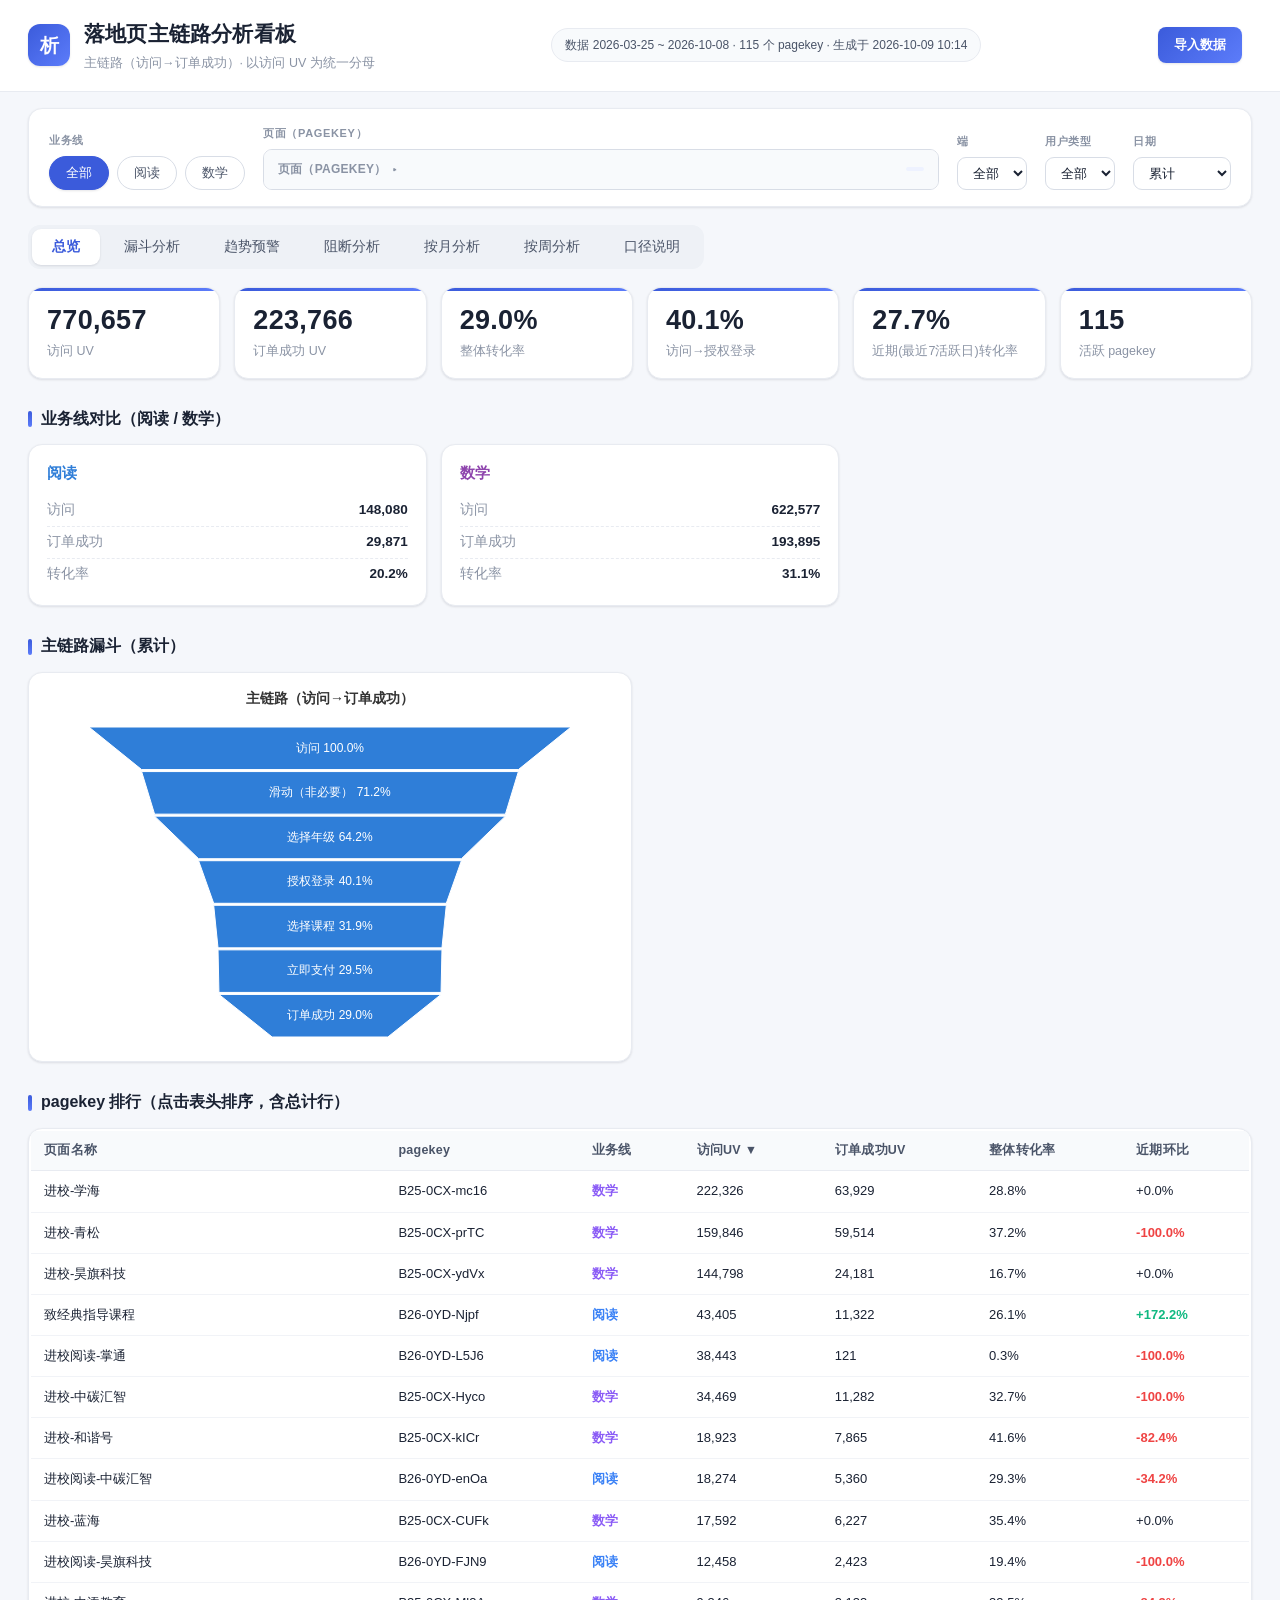
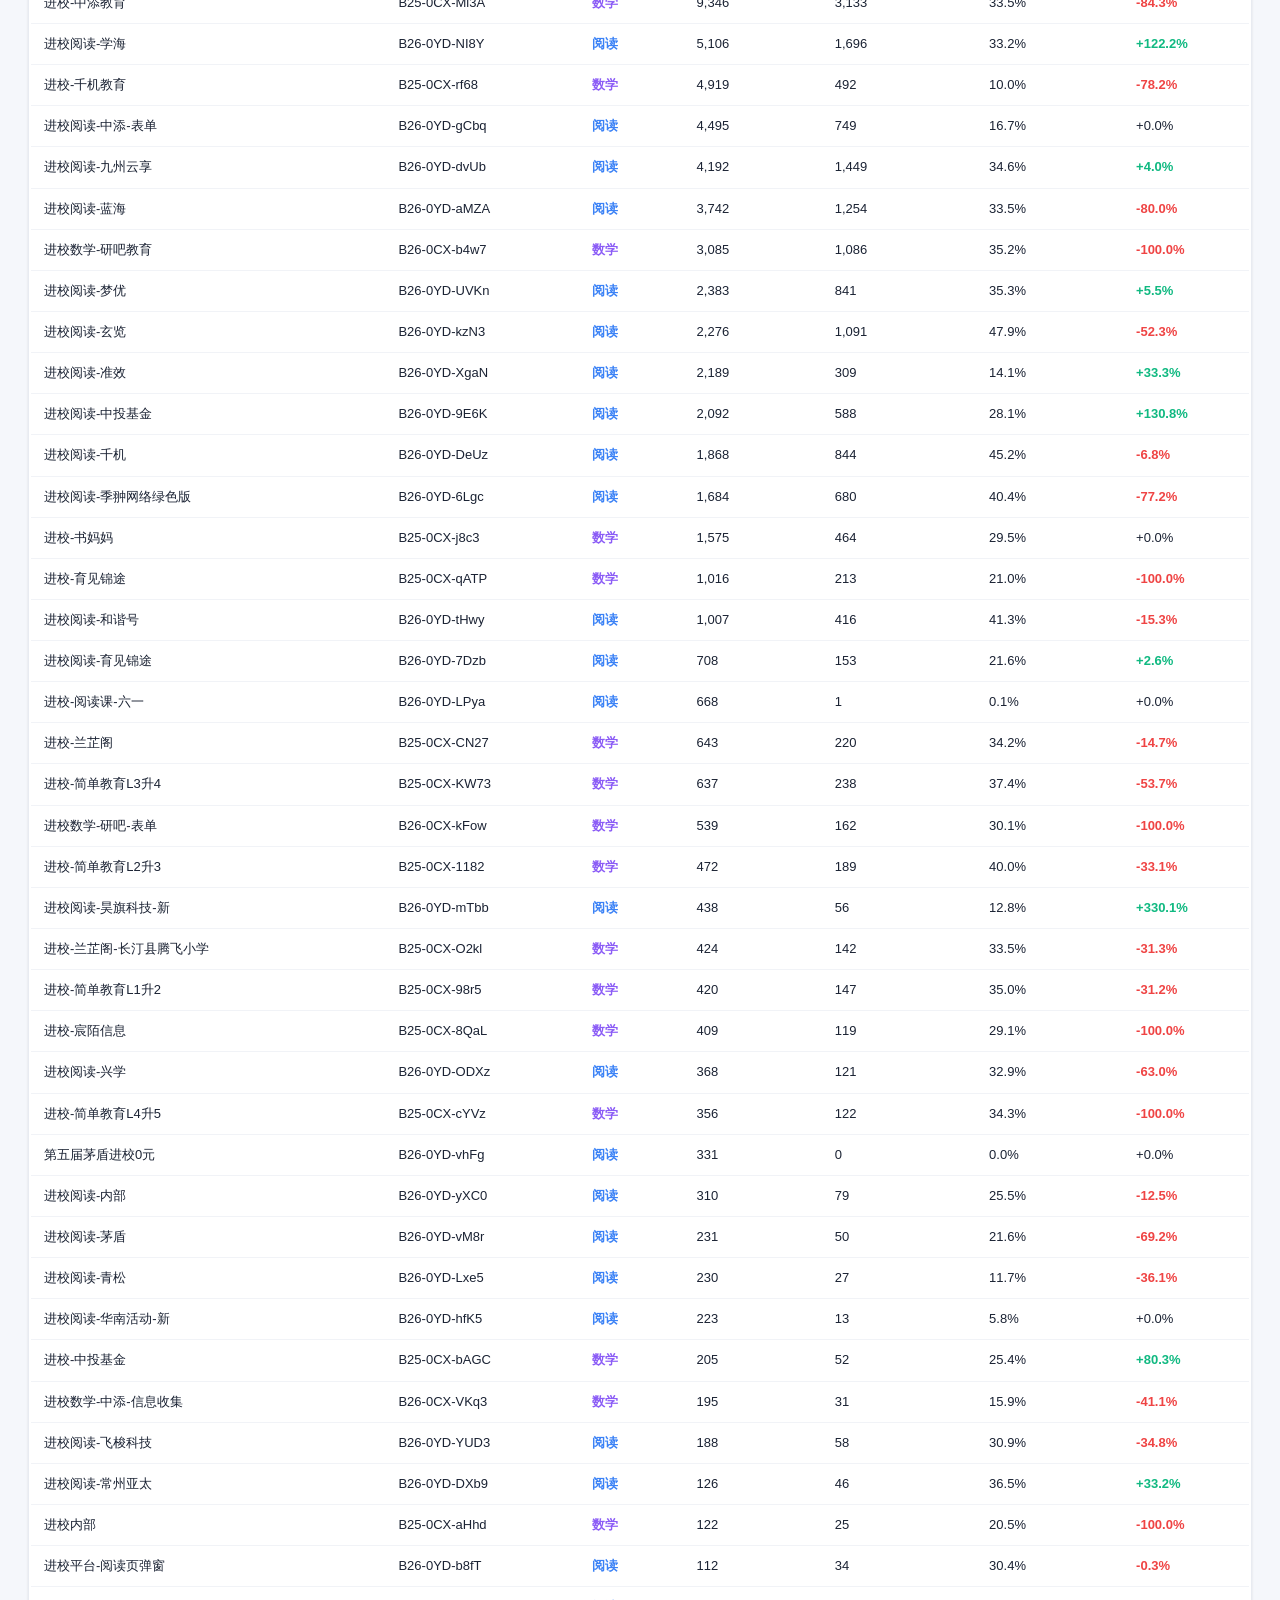
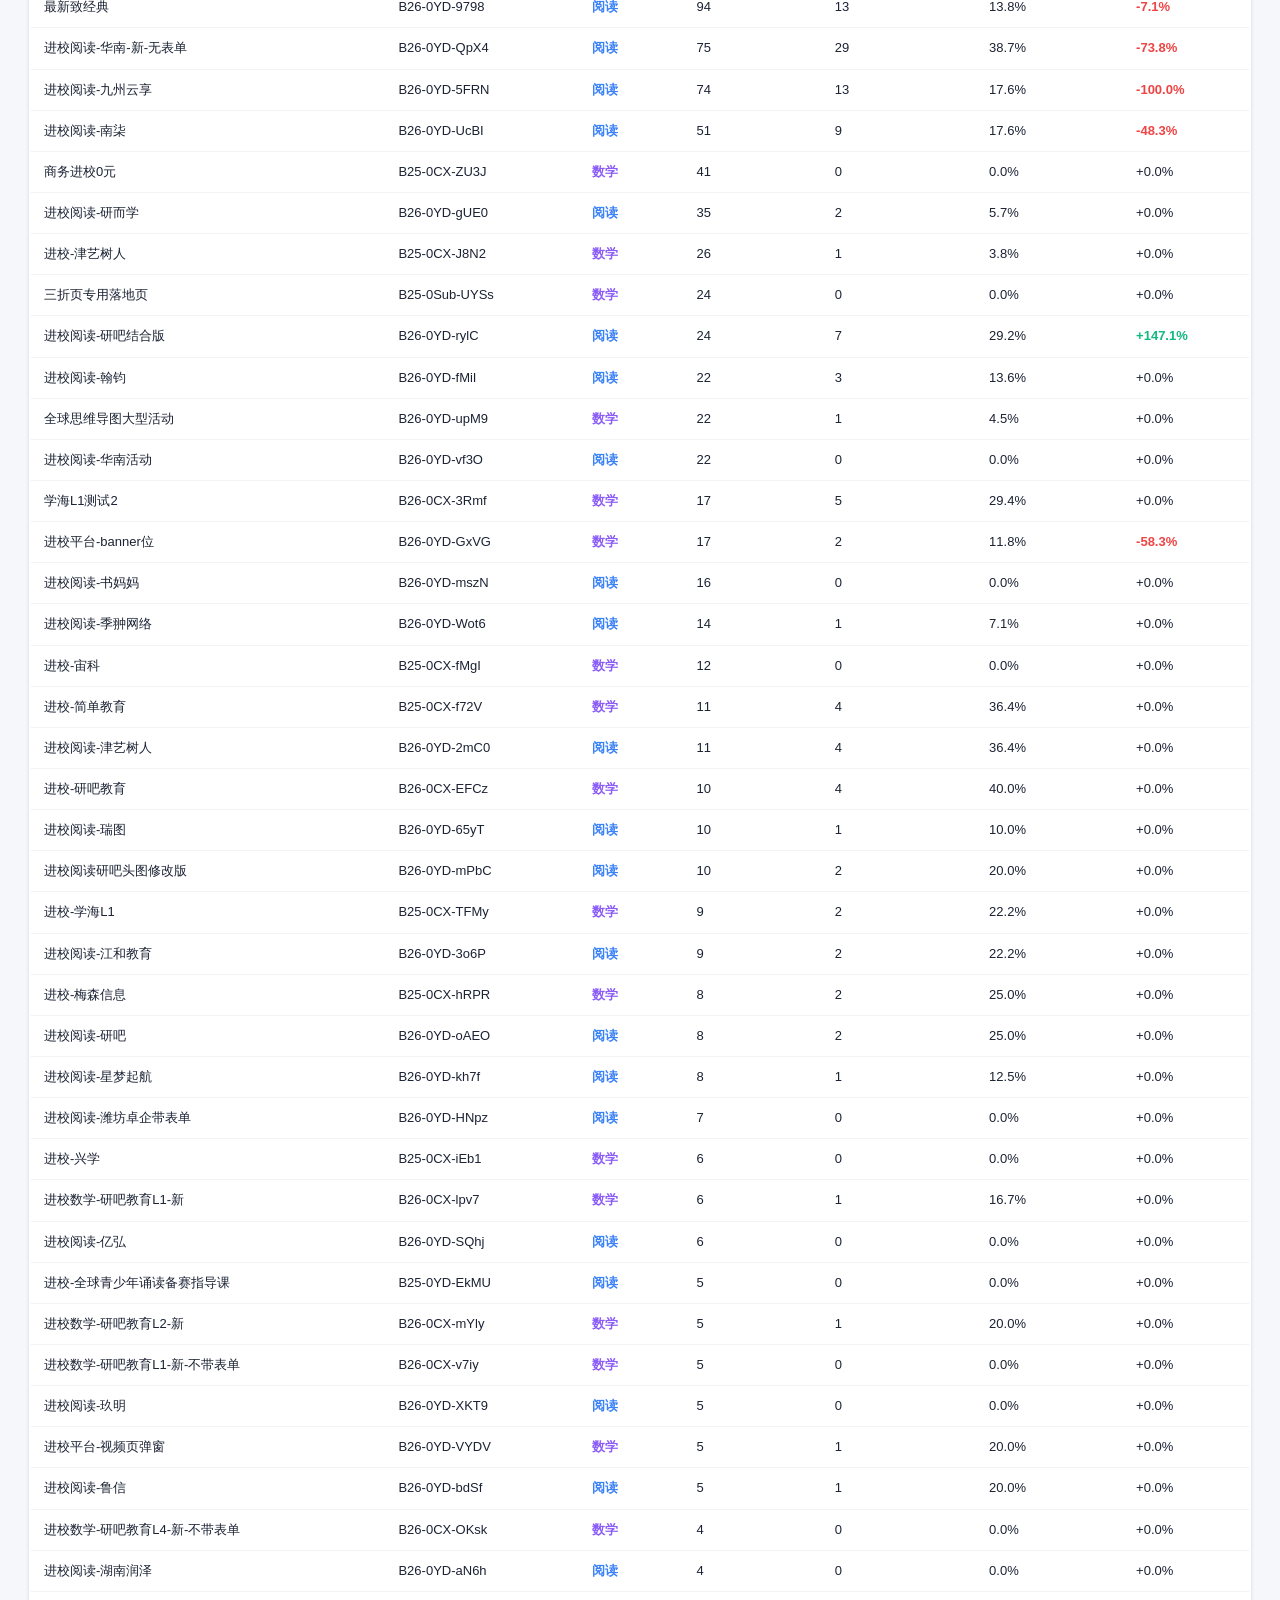
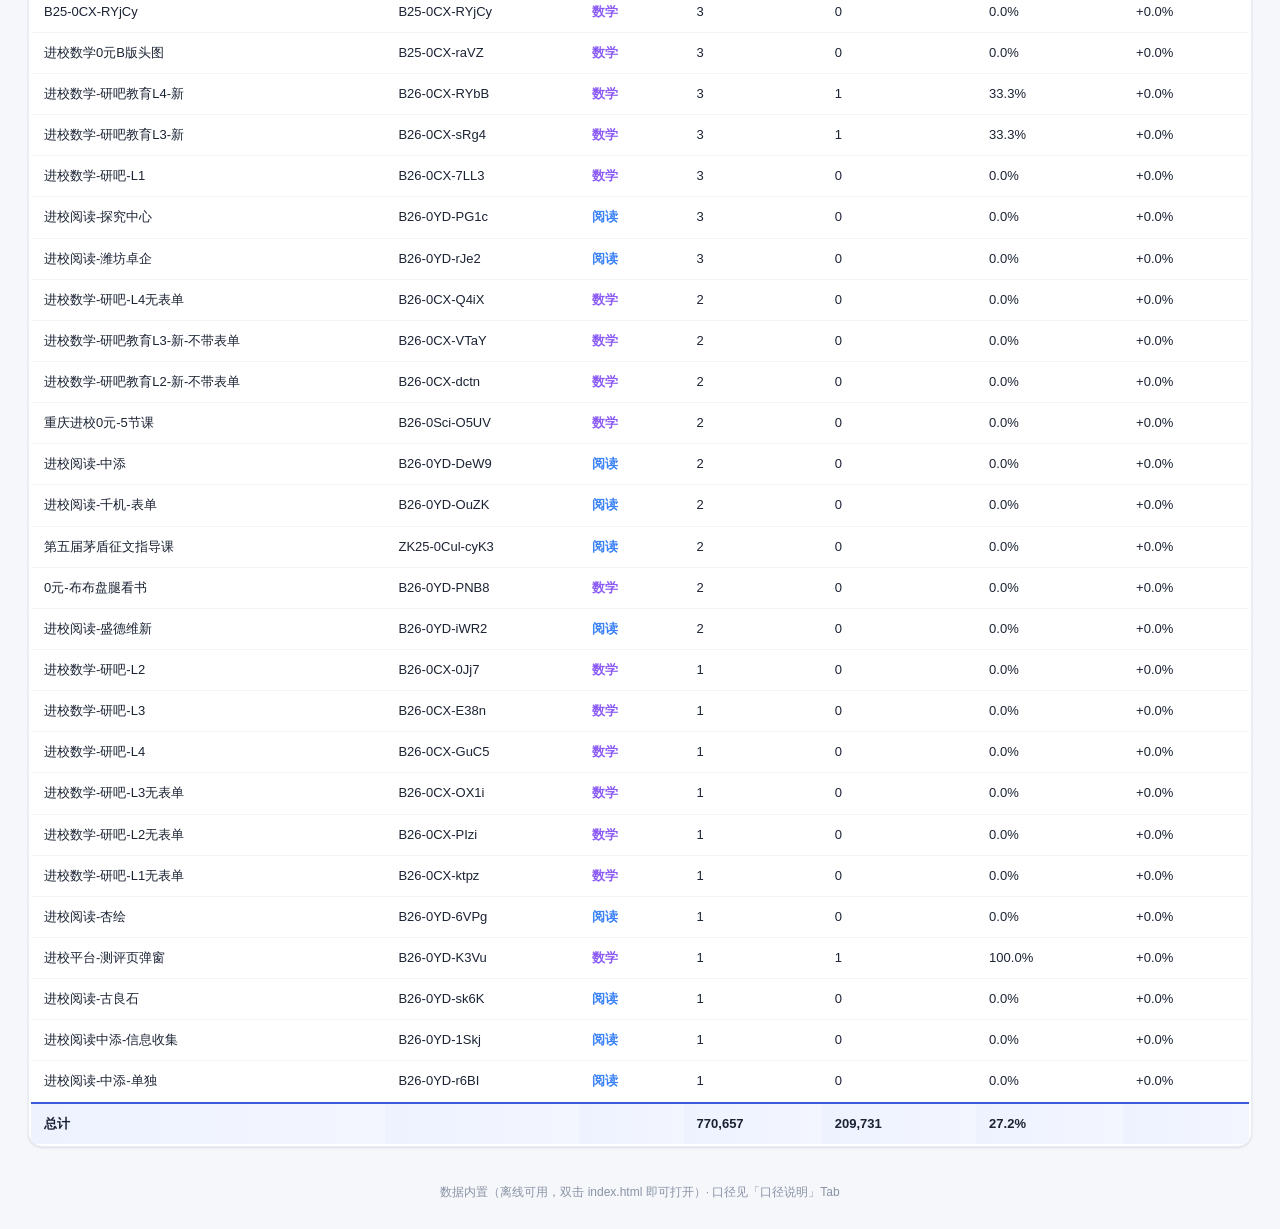
==== baichuan/index.html @ c5d3c8a7 "chore: bump baichuan 资源版本戳 20261009" ====
<!DOCTYPE html>
<html lang="zh-CN" data-page-node-id="6YSPPcSxiOb7oexPO47kD9">
<head data-page-node-id="edFvsAKGhWuMFImiroBTZZ">
  <meta charset="UTF-8" data-page-node-id="aZnZyh4VC83GAFbftjPv7Z" />
  <meta name="viewport" content="width=device-width, initial-scale=1.0" data-page-node-id="e94jJzMEJB7VoOw0ym0N0W" />
  <title>落地页主链路分析看板</title>
  <link rel="stylesheet" href="css/style.css?v=20261009" data-page-node-id="gSPO2HECnzjd0fME4F0L8j" />
</head>
<body data-page-node-id="9sSXrCZYXJiiHafhbogY21">
  <header class="topbar" data-page-node-id="A9NjasEJiXVdTLquSPi0KN">
    <div class="brand" data-page-node-id="oU5VwCCEgTjFTAoCHTss09">
      <div class="brand-mark" data-page-node-id="gt7ew4Joi4Fo1RAkJi7NhQ">析</div>
      <div class="title" data-page-node-id="gMQqoFcenODFuEZaND43t4">
        <h1 data-page-node-id="1bLozAzhjnMoDMu755NsiL">落地页主链路分析看板</h1>
        <p data-page-node-id="vBUt6YC42bh3mSIcjSI7ou">主链路（访问→订单成功）· 以访问 UV 为统一分母</p>
      </div>
    </div>
    <div class="meta" id="meta-line" data-page-node-id="lv6fpA1kZBG4otlgINIztr"></div>
    <div class="topbar-actions" data-page-node-id="f3hEUD61awJY5A0nrMIEnV">
      <button id="btn-import" class="btn-import" title="导入新的底表（xlsx / xls / csv），将热替换当前数据" data-page-node-id="17ZS02YD5qPG9UfUQ8LLYD">导入数据</button>
      <input type="file" id="f-import" accept=".xlsx,.xls,.csv" data-page-node-id="tgEfDHlYSidUIaLAhF9v2H" />
      <span id="import-status" class="import-status" data-page-node-id="kmUSD6N57ixvdbvabua1Um"></span>
    </div>
  </header>

  <!-- 全局筛选 -->
  <section class="filters" data-page-node-id="mIzDEIx4dytVo1ATxey1mp">
    <div class="f-group" data-page-node-id="nJWmCQpvmXxkeGCyrfzoxU">
      <label data-page-node-id="ooc5jhCNCmo58loDYZhAI5">业务线</label>
      <div class="chips" id="f-bl" data-page-node-id="UApbpz7qKCb6CcxWZRsyb1"></div>
    </div>
    <div class="f-group f-pk-group" data-page-node-id="ct8dhJ7FRRHsCRieGWTe0R">
      <label data-page-node-id="MqM6arFefYvwh6JTLGaM6K">页面（pagekey）</label>
      <div class="pk-panel" id="f-pk" data-page-node-id="eTeDhkYxUD9b0tJbr6tBNV"></div>
    </div>
    <div class="f-group" data-page-node-id="GUm9pjFNr5wccNeIYAUT2y">
      <label data-page-node-id="NAIRtp8eaBUsvy2jtZtoAM">端</label>
      <select id="f-end" data-page-node-id="Ih2EriE3EzxF2fZogmVApI"></select>
    </div>
    <div class="f-group" data-page-node-id="nU9EK7Nh0tszi7EmZa2HRI">
      <label data-page-node-id="0iEEQH6YrsywvuOcE7AHWg">用户类型</label>
      <select id="f-ut" data-page-node-id="E2AtE5iBWTRwweB6NwaShP"></select>
    </div>
    <div class="f-group" data-page-node-id="G0yotp0x1v61FgCOovbclF">
      <label data-page-node-id="qGvPIzXLvmZqLpxvXVdGdN">日期</label>
      <select id="f-date" data-page-node-id="162jhZlV2iTvgCj5RqKXfk"></select>
      <input type="date" id="f-ds" data-page-node-id="NEyYH4JFOIR6rBzmCN1TSS" />
      <input type="date" id="f-de" data-page-node-id="8l74cJTCXHvbXTOoEYqolX" />
    </div>
  </section>

  <!-- Tab -->
  <nav class="tabs" data-page-node-id="Og8kr4kVqeg1DBVLoDkKfu">
    <button class="tab on" data-tab="overview" data-page-node-id="8gwmAqlPAG6vlE8zLZ8giB">总览</button>
    <button class="tab" data-tab="funnel" data-page-node-id="c9obmsauyOMrtjXSQEr1Ml">漏斗分析</button>
    <button class="tab" data-tab="trend" data-page-node-id="Q7qlPxbpd59QSmuD0QxDEt">趋势预警</button>
    <button class="tab" data-tab="blocking" data-page-node-id="04I3pl4wEpRTq1HgHpelap">阻断分析</button>
    <button class="tab" data-tab="monthly" data-page-node-id="S1nNFcL8q4u3GOreXAzFzk">按月分析</button>
    <button class="tab" data-tab="weekly" data-page-node-id="wkT9bX7qP2vN3mR8sL1cD4">按周分析</button>
    <button class="tab" data-tab="notes" data-page-node-id="FPWaMCAUHEF2iDoQfkyAjU">口径说明</button>
  </nav>

  <main data-page-node-id="pv8NktLnyRSg8VoYelCS0v">
    <!-- 总览 -->
    <section class="panel" id="panel-overview" data-page-node-id="6ScsPTMiGFZ0qeltiy35CS">
      <div class="kpi-row" id="ov-kpi" data-page-node-id="NpUe2hcFA255j9mSmNGckB"></div>
      <h3 data-page-node-id="NyNlBM3KkJERMCaJ9sw8rh">业务线对比（阅读 / 数学）</h3>
      <div id="ov-bizline" data-page-node-id="6pEqju8fAVNHqbiOENgLwj"></div>
      <h3 data-page-node-id="wazawIOechRQ6bpL23ul3q">主链路漏斗（累计）</h3>
      <div class="chart-row" data-page-node-id="rrGCZHBX4pgkCxJxwRmd5e">
        <div class="chart-box" data-page-node-id="J8KVmYsX1DsTMFWqAGZens"><div id="ov-funnel-main" class="chart" data-page-node-id="pAIFs1CYGcp6mBLCeuMKk5"></div></div>
      </div>
      <h3 data-page-node-id="TbyctTsP8h7GCrAEkDAx1F">pagekey 排行（点击表头排序，含总计行）</h3>
      <div class="table-box" id="ov-table" data-page-node-id="hjGCCtTShChKGeLxHbgAG5"></div>
    </section>

    <!-- 漏斗分析 -->
    <section class="panel" id="panel-funnel" style="display:none" data-page-node-id="D54HNgOWu9xUMAafvKxSIg">
      <div class="period-row" data-page-node-id="Tx5speTkbOgbdncWFIZM78">
        <label data-page-node-id="dH3dyh2E9Bchm04zicr0Dd">统计口径：</label>
        <select id="fn-period" data-page-node-id="FHuUVTv51nkl6FipJxX2kn">
          <option value="all" data-page-node-id="zgbVmghv5EvCSx2sdGZ1i5">累计</option>
          <option value="recent" data-page-node-id="K1JOxg741ylnJoxDIacfsM">最近7活跃日</option>
          <option value="prev" data-page-node-id="O7dNAwzXUXmjV33d7eterK">前7活跃日</option>
        </select>
      </div>
      <div class="chart-row" data-page-node-id="7C9d77YuA5TuPiKjY4M18S">
        <div class="chart-box" data-page-node-id="XVivx2XsRILzEngdxkGJzi"><div id="fn-main" class="chart" data-page-node-id="Pjv3EOhmhxDyq78PqDfyrk"></div></div>
      </div>
      <div id="fn-table" class="table-box" data-page-node-id="YIk8rG9nC9fFmDHBmGn6u8"></div>
    </section>

    <!-- 趋势预警 -->
    <section class="panel" id="panel-trend" style="display:none" data-page-node-id="UxlGkhJ8gPQopKAmBXY72h">
      <div class="chart-row" data-page-node-id="WxPbpq8tkiuv059J3KcLxd">
        <div class="chart-box" data-page-node-id="m9IzJZfEoebHrmEze4SJ4K"><div id="tr-main" class="chart" data-page-node-id="WA9EzSLBlnIQoXHXSCCxXQ"></div></div>
      </div>
      <p class="window-note" id="tr-window" data-page-node-id="0Vmz2fxU3DlRWKGul67kg5"></p>
      <div id="tr-cmp" class="table-box" data-page-node-id="E6jpcGf1E2Ukz75L0L5sUX"></div>

      <h3 data-page-node-id="tgh8RLHy7yP6FrVW5rpYzy">预警面板</h3>
      <div id="al-global" data-page-node-id="f8jBoN1IJXAkqDBCJhucWX"></div>
      <div id="al-list" class="alert-list" data-page-node-id="IfZfNVJmLPKf9jucNW6AsO"></div>

      <h3 data-page-node-id="uBdDksDoxrtdBRQZ046bpv">版本变化标注</h3>
      <div id="al-version" class="ver-box" data-page-node-id="enOrnWBz2MXkafJMbjHAHs"></div>
    </section>

    <!-- 阻断分析 -->
    <section class="panel" id="panel-blocking" style="display:none" data-page-node-id="DMWhUofzsZHbJWYHQhiEAD">
      <div class="kpi-row" id="bk-cards" data-page-node-id="0PLQqsD5qMHFBLoJxLiIJe"></div>
      <p class="window-note" id="bk-note" data-page-node-id="oNPXceAttNuAhLtvnCeIlz"></p>
      <h3 data-page-node-id="JoUKmvRZkQFzywTb8H8qEe">各页面阻断事件占访问比例（Top20 按访问UV）</h3>
      <div class="chart-box" data-page-node-id="yywKlhQZ64vGuZ3s9wTxrU"><div id="bk-chart" class="chart" data-page-node-id="AmsnLKVOmn15EaVrGYoiaw"></div></div>
      <div id="bk-table" class="table-box" data-page-node-id="qlmN8XspsulY7J5rLmztge"></div>
    </section>

    <!-- 按月分析 -->
    <section class="panel" id="panel-monthly" style="display:none" data-page-node-id="URl1iKSZwHLgKLYvjhlG5q">
      <p class="window-note" data-page-node-id="bUfkxrWptB5MSjFstKzxyh">以自然月聚合（YYYY-MM），随当前筛选（业务线 / 页面 / 端 / 用户类型 / 日期）联动；分母统一为访问 UV。</p>
      <div class="chart-box" data-page-node-id="ccBP2aWyia7ERxubRe6vBf"><div id="mn-chart" class="chart" data-page-node-id="yinGF0v5gdmier23T3mqOi"></div></div>
      <h3 data-page-node-id="5bazg7LmeeWQlunyOG8JNU">月度明细（含总计行）</h3>
      <div id="mn-table" class="table-box" data-page-node-id="ynU0E4MV2txWDlzAFqLDD4"></div>
    </section>

    <!-- 按周分析 -->
    <section class="panel" id="panel-weekly" style="display:none" data-page-node-id="wkP1aB2cD3eF4gH5iJ6kL7">
      <p class="window-note" data-page-node-id="wkX8yZ9aB0cD1eF2gH3iJ4">周期口径：<b>周三~周二</b>为一周（与百川周报对齐），周标签形如「09/02~09/08」表示该周周三到周二；随当前筛选（业务线 / 页面 / 端 / 用户类型 / 日期）联动，分母统一为访问 UV。</p>
      <div class="chart-box" data-page-node-id="wkC5dE6fG7hI8jK9lM0nO1"><div id="wk-chart" class="chart" data-page-node-id="wkP2qR3sT4uV5wX6yZ7aB8"></div></div>
      <h3 data-page-node-id="wkL9mN0oP1qR2sT3uV4wX5">周度明细（含总计行，按周排序）</h3>
      <div id="wk-table" class="table-box" data-page-node-id="wkY6zA7bC8dE9fG0hI1jK2"></div>
    </section>

    <!-- 口径说明 -->
    <section class="panel" id="panel-notes" style="display:none" data-page-node-id="GCsYjzqPaEIxZSlJ3Y32aH">
      <h3 data-page-node-id="ceUAD5PpfOnHyvsZ3IdmP8">事件映射表</h3>
      <div id="nt-map" data-page-node-id="qEUadQFWDD3HdZTkKoDZK5"></div>
      <h3 data-page-node-id="lR6F9k0bc8YEiWR3pIuMTn">口径与已知局限</h3>
      <div id="nt-cal" data-page-node-id="GBJDo1DNreCzMmP8HO8DMS"></div>
    </section>
  </main>

  <footer class="foot" data-page-node-id="q5lva95vzQsFozoZNEFZz1">数据内置（离线可用，双击 index.html 即可打开）· 口径见「口径说明」Tab</footer>

  <script src="js/vendor/echarts.min.js?v=20261009"></script>
  <script src="js/config.js?v=20261009"></script>
  <script src="js/data.js?v=20261009"></script>
  <script src="js/app.js?v=20261009"></script>
  <script src="js/vendor/xlsx.full.min.js?v=20261009"></script>
  <script src="js/import.js?v=20261009"></script>
  <script>
    (function () {
      var m = window.DASHBOARD_DATA && window.DASHBOARD_DATA.meta;
      if (m) document.getElementById('meta-line').textContent =
        '数据 ' + m.date_min + ' ~ ' + m.date_max + ' · ' + m.pagekeys.length + ' 个 pagekey · 生成于 ' + m.generated_at;
    })();
  </script>
</body>
</html>
---- baichuan/css/style.css ----
:root {
  /* 主题色 */
  --primary: #3b5bdb;
  --primary-2: #5c7cfa;
  --primary-soft: #eef2ff;
  /* 业务线 */
  --line-read: #3b82f6;
  --line-math: #8b5cf6;
  --line-common: #64748b;
  /* 语义色 */
  --ok: #10b981;
  --warn: #f59e0b;
  --danger: #ef4444;
  /* 中性 */
  --bg: #f5f7fb;
  --surface: #ffffff;
  --surface-2: #f8fafc;
  --border: #e8ebf1;
  --border-strong: #d8dde6;
  --text: #1a2233;
  --text-2: #4a5468;
  --muted: #8a93a4;
  /* 阴影 / 圆角 */
  --shadow-sm: 0 1px 2px rgba(16, 24, 40, .05), 0 1px 3px rgba(16, 24, 40, .06);
  --shadow-md: 0 6px 22px rgba(16, 24, 40, .08);
  --radius: 14px;
  --radius-sm: 9px;
  --font: -apple-system, BlinkMacSystemFont, "Segoe UI", "PingFang SC", "Hiragino Sans GB", "Microsoft YaHei", sans-serif;
}

* { box-sizing: border-box; }
html, body { margin: 0; padding: 0; }
body {
  font-family: var(--font);
  background: var(--bg);
  color: var(--text);
  font-size: 14px;
  line-height: 1.55;
  -webkit-font-smoothing: antialiased;
}

/* ===== Header ===== */
.topbar {
  display: flex;
  justify-content: space-between;
  align-items: center;
  flex-wrap: wrap;
  gap: 12px;
  padding: 18px 28px;
  background: var(--surface);
  border-bottom: 1px solid var(--border);
}
.brand { display: flex; align-items: center; gap: 14px; }
.brand-mark {
  width: 42px; height: 42px; border-radius: 12px; flex: none;
  background: linear-gradient(135deg, var(--primary), var(--primary-2));
  color: #fff; font-size: 19px; font-weight: 700;
  display: flex; align-items: center; justify-content: center;
  box-shadow: var(--shadow-sm);
}
.title h1 { margin: 0; font-size: 21px; font-weight: 700; letter-spacing: .2px; color: var(--text); }
.title p { margin: 3px 0 0; font-size: 12.5px; color: var(--muted); }
.meta {
  font-size: 12px; color: var(--text-2); text-align: right;
  background: var(--surface-2); border: 1px solid var(--border);
  padding: 7px 13px; border-radius: 999px; line-height: 1.5;
}
.topbar-actions { display: flex; align-items: center; gap: 10px; flex-wrap: wrap; }
.btn-import {
  font-size: 13px; font-weight: 600; color: #fff; cursor: pointer;
  background: linear-gradient(135deg, var(--primary), var(--primary-2));
  border: none; border-radius: 8px; padding: 9px 16px;
  box-shadow: var(--shadow-sm); transition: transform .12s ease, box-shadow .12s ease;
}
.btn-import:hover { transform: translateY(-1px); box-shadow: var(--shadow-md); }
.btn-import:active { transform: translateY(0); }
#import-status { font-size: 12px; max-width: 420px; line-height: 1.4; color: var(--muted); }
#import-status.ok { color: #1e8e4e; font-weight: 600; }
#import-status.err { color: #d23f3f; font-weight: 600; }
#f-import { display: none; }

/* ===== 筛选区 ===== */
.filters {
  display: flex; gap: 18px; flex-wrap: wrap; align-items: flex-end;
  margin: 16px 28px 0;
  padding: 16px 20px;
  background: var(--surface);
  border: 1px solid var(--border);
  border-radius: var(--radius);
  box-shadow: var(--shadow-sm);
}
.f-group { display: flex; flex-direction: column; gap: 7px; }
.f-group > label {
  font-size: 11px; font-weight: 700; letter-spacing: .06em;
  text-transform: uppercase; color: var(--muted);
}
.f-pk-group { flex: 1; min-width: 300px; }
select, input[type="date"] {
  padding: 7px 11px; border: 1px solid var(--border-strong); border-radius: var(--radius-sm);
  background: var(--surface); font-size: 13px; color: var(--text);
  transition: border-color .15s, box-shadow .15s; outline: none;
}
select:focus, input[type="date"]:focus {
  border-color: var(--primary);
  box-shadow: 0 0 0 3px rgba(59, 91, 219, .15);
}
.chips { display: flex; gap: 8px; flex-wrap: wrap; }
.chip {
  padding: 7px 16px; border: 1px solid var(--border-strong); border-radius: 999px;
  background: var(--surface); cursor: pointer; font-size: 13px; color: var(--text-2);
  transition: all .15s;
}
.chip:hover { border-color: var(--primary-2); color: var(--primary); }
.chip.on { background: var(--primary); color: #fff; border-color: var(--primary); box-shadow: var(--shadow-sm); }

.pk-panel {
  border: 1px solid var(--border-strong); border-radius: var(--radius-sm);
  background: var(--surface); overflow: hidden; transition: box-shadow .2s;
}
.pk-panel:hover { box-shadow: var(--shadow-sm); }
/* 折叠标题栏（始终可见） */
.pk-hdr {
  display: flex; align-items: center; gap: 6px;
  padding: 10px 14px; cursor: pointer; user-select: none;
  font-size: 13px; font-weight: 600; color: var(--text-2);
  background: var(--surface-2); transition: background .15s;
}
.pk-hdr:hover { background: #eef1f6; }
.pk-ttl { color: var(--muted); font-weight: 600; letter-spacing: .02em; font-size: 12px; text-transform: uppercase; }
.pk-arr {
  font-size: 10px; color: var(--muted); transition: transform .25s ease;
  display: inline-block;
}
.pk-cnt-badge {
  margin-left: auto; font-size: 11.5px; font-weight: 600;
  color: var(--primary); background: var(--primary-soft);
  padding: 2px 9px; border-radius: 999px;
}
.pk-panel.pk-open .pk-arr { transform: rotate(90deg); }
/* 内容区（默认收起） */
.pk-body {
  max-height: 0; opacity: 0; overflow: hidden;
  transition: max-height .3s ease, opacity .22s ease, padding .2s ease;
  padding: 0 14px;
}
.pk-panel.pk-open .pk-body {
  max-height: 380px; opacity: 1; padding: 8px 14px 10px;
}
.pk-bar { display: flex; align-items: center; gap: 8px; margin-bottom: 6px; }
.mini {
  padding: 4px 12px; border: 1px solid var(--border-strong); border-radius: 999px;
  background: var(--surface); cursor: pointer; font-size: 12px; color: var(--text-2);
  transition: all .15s;
}
.mini:hover { border-color: var(--primary); color: var(--primary); }
.pk-cnt { font-size: 12px; color: var(--muted); }
.pk-search {
  width: 100%; box-sizing: border-box;
  padding: 6px 10px; margin-bottom: 8px;
  border: 1px solid var(--border-strong); border-radius: 8px;
  font-size: 12.5px; color: var(--text-2); background: var(--surface);
  outline: none; transition: border-color .15s;
}
.pk-search:focus { border-color: var(--primary); }
.pk-search::placeholder { color: var(--muted); }
.pk-match { font-size: 12px; color: var(--primary); font-weight: 600; margin-left: auto; }
.pk-list {
  max-height: 168px; overflow-y: auto; display: grid;
  grid-template-columns: 1fr 1fr; gap: 3px 14px; padding: 4px;
}
.pk-item { display: flex; align-items: center; gap: 7px; font-size: 12.5px; cursor: pointer; padding: 2px 0; color: var(--text-2); }
.pk-item:hover { color: var(--primary); }
.pk-item i { color: var(--muted); font-style: normal; font-size: 11px; }

/* ===== Tabs (segmented control) ===== */
.tabs {
  display: inline-flex; gap: 4px; margin: 18px 28px 0;
  padding: 4px; background: #eef1f6; border-radius: 12px;
}
.tab {
  padding: 9px 20px; border: none; background: none; cursor: pointer;
  font-size: 14px; color: var(--text-2); border-radius: 9px;
  transition: all .15s; font-family: var(--font);
}
.tab:hover { color: var(--text); }
.tab.on { background: var(--surface); color: var(--primary); font-weight: 600; box-shadow: var(--shadow-sm); }

/* ===== 主区域 ===== */
main { padding: 18px 28px 8px; }
.panel { max-width: 1320px; margin: 0 auto; }
h3 {
  display: flex; align-items: center; gap: 9px;
  margin: 28px 0 13px; font-size: 16px; font-weight: 650; color: var(--text);
}
h3::before {
  content: ""; width: 4px; height: 16px; border-radius: 2px;
  background: linear-gradient(var(--primary), var(--primary-2));
}
h4 { margin: 16px 0 8px; font-size: 13.5px; color: var(--text); font-weight: 600; }

/* ===== KPI ===== */
.kpi-row { display: grid; grid-template-columns: repeat(auto-fit, minmax(160px, 1fr)); gap: 14px; }
.kpi {
  position: relative; overflow: hidden;
  background: var(--surface); border: 1px solid var(--border);
  border-radius: var(--radius); padding: 18px 18px 16px;
  box-shadow: var(--shadow-sm);
  transition: transform .15s, box-shadow .15s;
}
.kpi::before {
  content: ""; position: absolute; top: 0; left: 0; right: 0; height: 3px;
  background: linear-gradient(90deg, var(--primary), var(--primary-2));
}
.kpi:hover { transform: translateY(-2px); box-shadow: var(--shadow-md); }
.kpi-v { font-size: 27px; font-weight: 700; color: var(--text); letter-spacing: .3px; line-height: 1.1; }
.kpi-l { font-size: 12.5px; color: var(--muted); margin-top: 7px; }
.kpi .sub { font-size: 11px; color: #aab2c0; }

/* ===== 业务线对比 ===== */
.bl-compare { display: grid; grid-template-columns: repeat(3, 1fr); gap: 14px; }
.bl-card {
  background: var(--surface); border: 1px solid var(--border); border-radius: var(--radius);
  padding: 16px 18px; box-shadow: var(--shadow-sm);
}
.bl-name { font-size: 15px; font-weight: 700; margin-bottom: 10px; }
.bl-row { display: flex; justify-content: space-between; align-items: center; font-size: 13.5px; padding: 5px 0; border-bottom: 1px dashed var(--border); }
.bl-row:last-child { border-bottom: none; }
.bl-row span { color: var(--muted); }
.bl-row b { color: var(--text); font-weight: 600; }

/* ===== 图表卡片 ===== */
.chart-row { display: grid; grid-template-columns: 1fr 1fr; gap: 16px; }
.chart-box {
  background: var(--surface); border: 1px solid var(--border);
  border-radius: var(--radius); padding: 14px; box-shadow: var(--shadow-sm);
}
.chart { width: 100%; height: 360px; }

/* ===== 表格 ===== */
.table-box {
  background: var(--surface); border: 1px solid var(--border);
  border-radius: var(--radius); padding: 2px; overflow-x: auto; box-shadow: var(--shadow-sm);
}
table { width: 100%; border-collapse: collapse; font-size: 13px; }
th, td { padding: 10px 13px; text-align: left; }
th {
  background: var(--surface-2); font-weight: 600; color: var(--text-2);
  font-size: 12.5px; letter-spacing: .02em; border-bottom: 1px solid var(--border);
  white-space: nowrap;
}
th.sortable { cursor: pointer; user-select: none; }
th.sortable:hover { color: var(--primary); }
tbody tr { border-bottom: 1px solid #f1f3f7; }
tbody tr:last-child { border-bottom: none; }
tbody tr:hover { background: var(--surface-2); }
td { color: var(--text); }
td.neg { color: var(--danger); font-weight: 600; }
td.pos { color: var(--ok); font-weight: 600; }
tr.total td {
  background: linear-gradient(90deg, #eef2ff, #f3f6ff);
  font-weight: 700; color: var(--text); border-top: 2px solid var(--primary);
}
.bl-阅读 { color: var(--line-read); font-weight: 600; }
.bl-数学 { color: var(--line-math); font-weight: 600; }
/* 业务线仅 阅读 / 数学 两类 */
.ev-map code, code { background: #eef1f6; padding: 1px 6px; border-radius: 5px; font-size: 12px; color: var(--text-2); }

/* ===== 漏斗 / 周期 ===== */
.period-row { margin: 6px 0 14px; display: flex; align-items: center; gap: 10px; }
.period-row label { font-size: 13px; color: var(--muted); font-weight: 600; }
.window-note {
  font-size: 12.5px; color: var(--text-2); background: var(--primary-soft);
  padding: 8px 12px; border-radius: var(--radius-sm); border: 1px solid #dde4ff;
}

/* ===== 预警 ===== */
.alert-list { display: grid; grid-template-columns: repeat(auto-fit, minmax(320px, 1fr)); gap: 12px; margin-top: 12px; }
.alert-card {
  position: relative; overflow: hidden;
  border-radius: var(--radius); padding: 14px 16px 14px 46px;
  border-left: 5px solid; box-shadow: var(--shadow-sm);
}
.alert-card::before {
  position: absolute; left: 16px; top: 13px; font-size: 18px; line-height: 1;
}
.alert-card.red { background: #fef2f2; border-color: var(--danger); }
.alert-card.red::before { content: "⚠"; color: var(--danger); }
.alert-card.yellow { background: #fffbeb; border-color: var(--warn); }
.alert-card.yellow::before { content: "⚠"; color: var(--warn); }
.alert-card.ok { background: #ecfdf5; border-color: var(--ok); }
.alert-card.ok::before { content: "✓"; color: var(--ok); font-weight: 700; }
.alert-h { font-weight: 700; font-size: 14px; color: var(--text); margin-bottom: 5px; }
.alert-b { font-size: 13px; color: var(--text-2); }
.alert-action { font-size: 12px; color: var(--muted); margin-top: 7px; padding-left: 12px; border-left: 2px solid rgba(0,0,0,.08); }
.alert-empty { color: var(--ok); padding: 13px 16px; background: #ecfdf5; border: 1px solid #bbf7d0; border-radius: var(--radius); font-size: 13.5px; }

/* ===== 版本变化 ===== */
.ver-box { background: var(--surface); border: 1px solid var(--border); border-radius: var(--radius); padding: 14px 16px; box-shadow: var(--shadow-sm); }
.ver-empty { color: var(--muted); font-size: 13px; }
.ver-item { padding: 7px 0; border-bottom: 1px dashed var(--border); font-size: 13.5px; color: var(--text-2); }
.ver-item:last-child { border-bottom: none; }
.ver-item b { color: var(--text); }

/* ===== 口径 ===== */
#nt-map table { margin-bottom: 18px; }
#nt-cal { color: var(--text-2); font-size: 13.5px; line-height: 1.7; }

/* ===== 步骤标记 ===== */
.badge-opt { display: inline-block; font-size: 10px; padding: 0 5px; border-radius: 8px; background: #94a3b8; color: #fff; margin-left: 4px; vertical-align: middle; }

/* ===== Footer ===== */
.foot { text-align: center; color: var(--muted); font-size: 12px; padding: 28px 18px; }

@media (max-width: 960px) {
  .chart-row, .bl-compare { grid-template-columns: 1fr; }
  .pk-list { grid-template-columns: 1fr; }
  .tabs { display: flex; width: calc(100% - 56px); overflow-x: auto; }
  .title h1 { font-size: 18px; }
  .meta { text-align: left; }
}
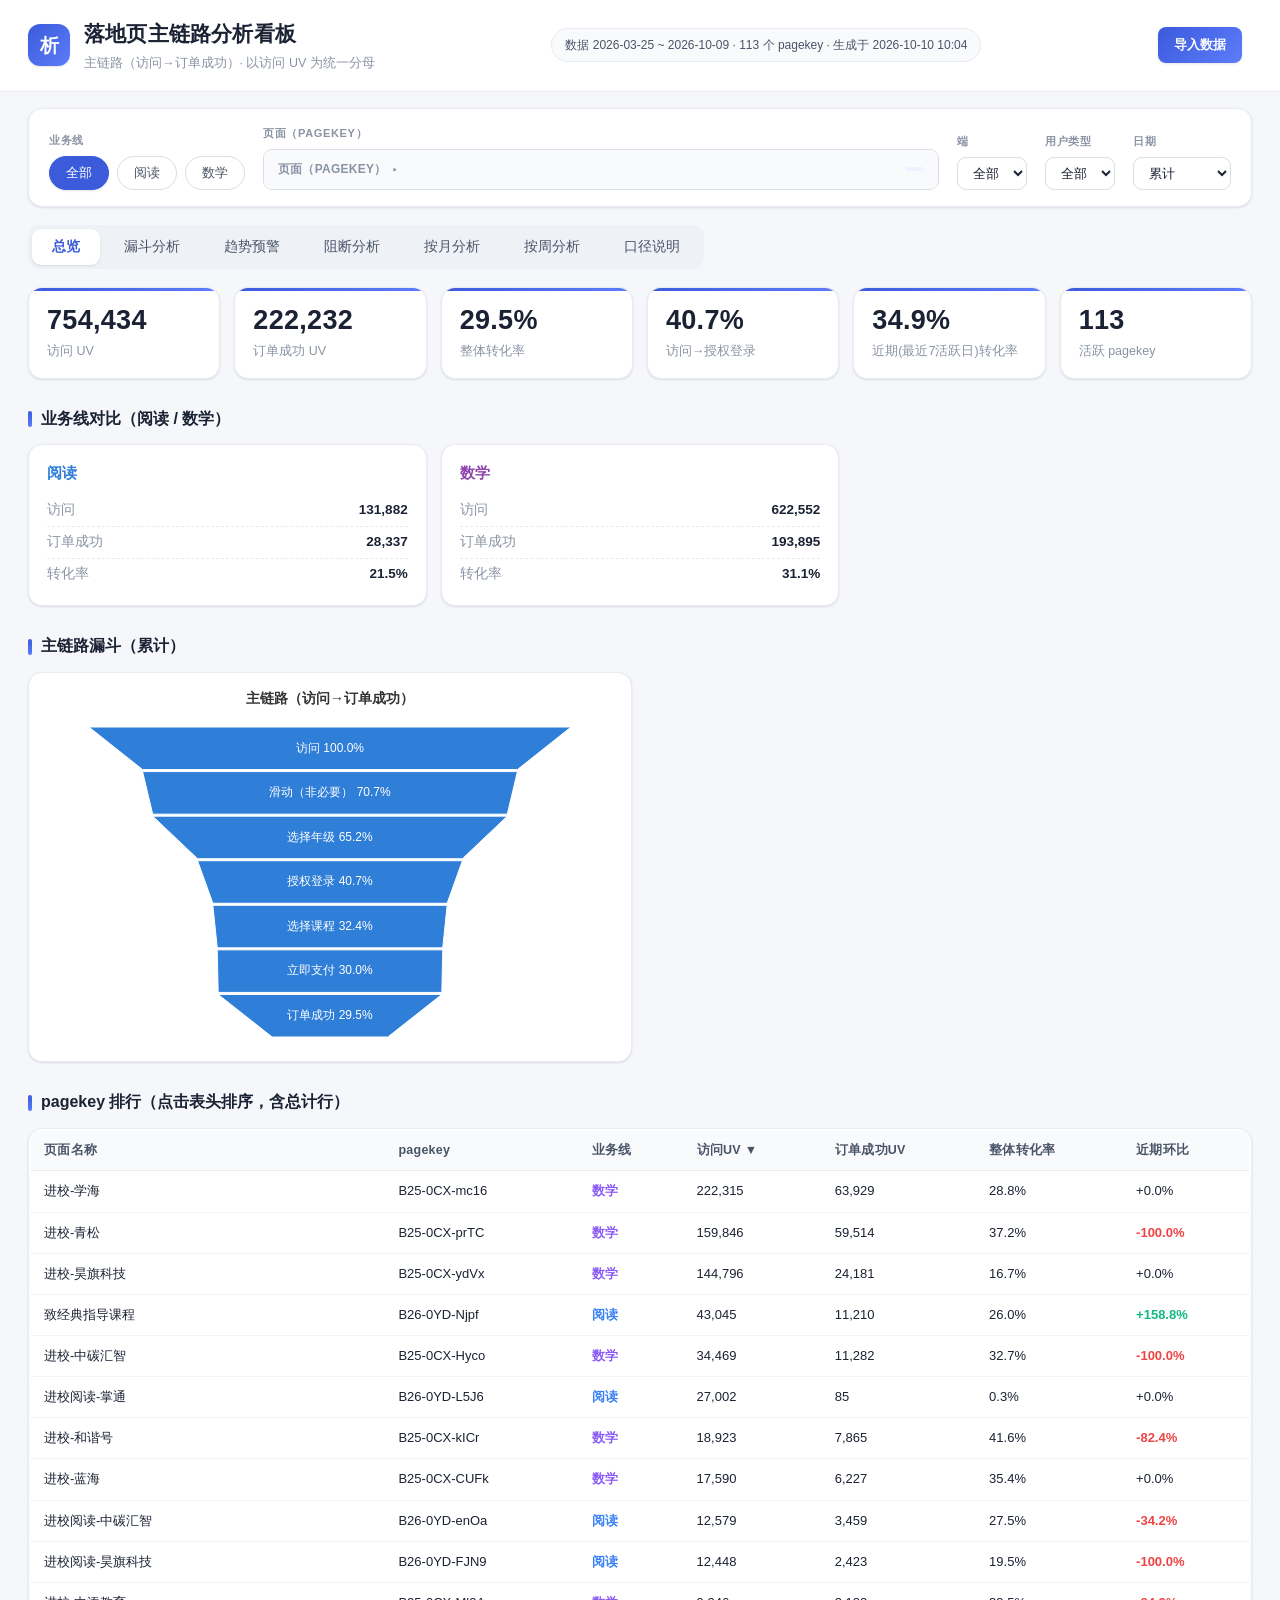
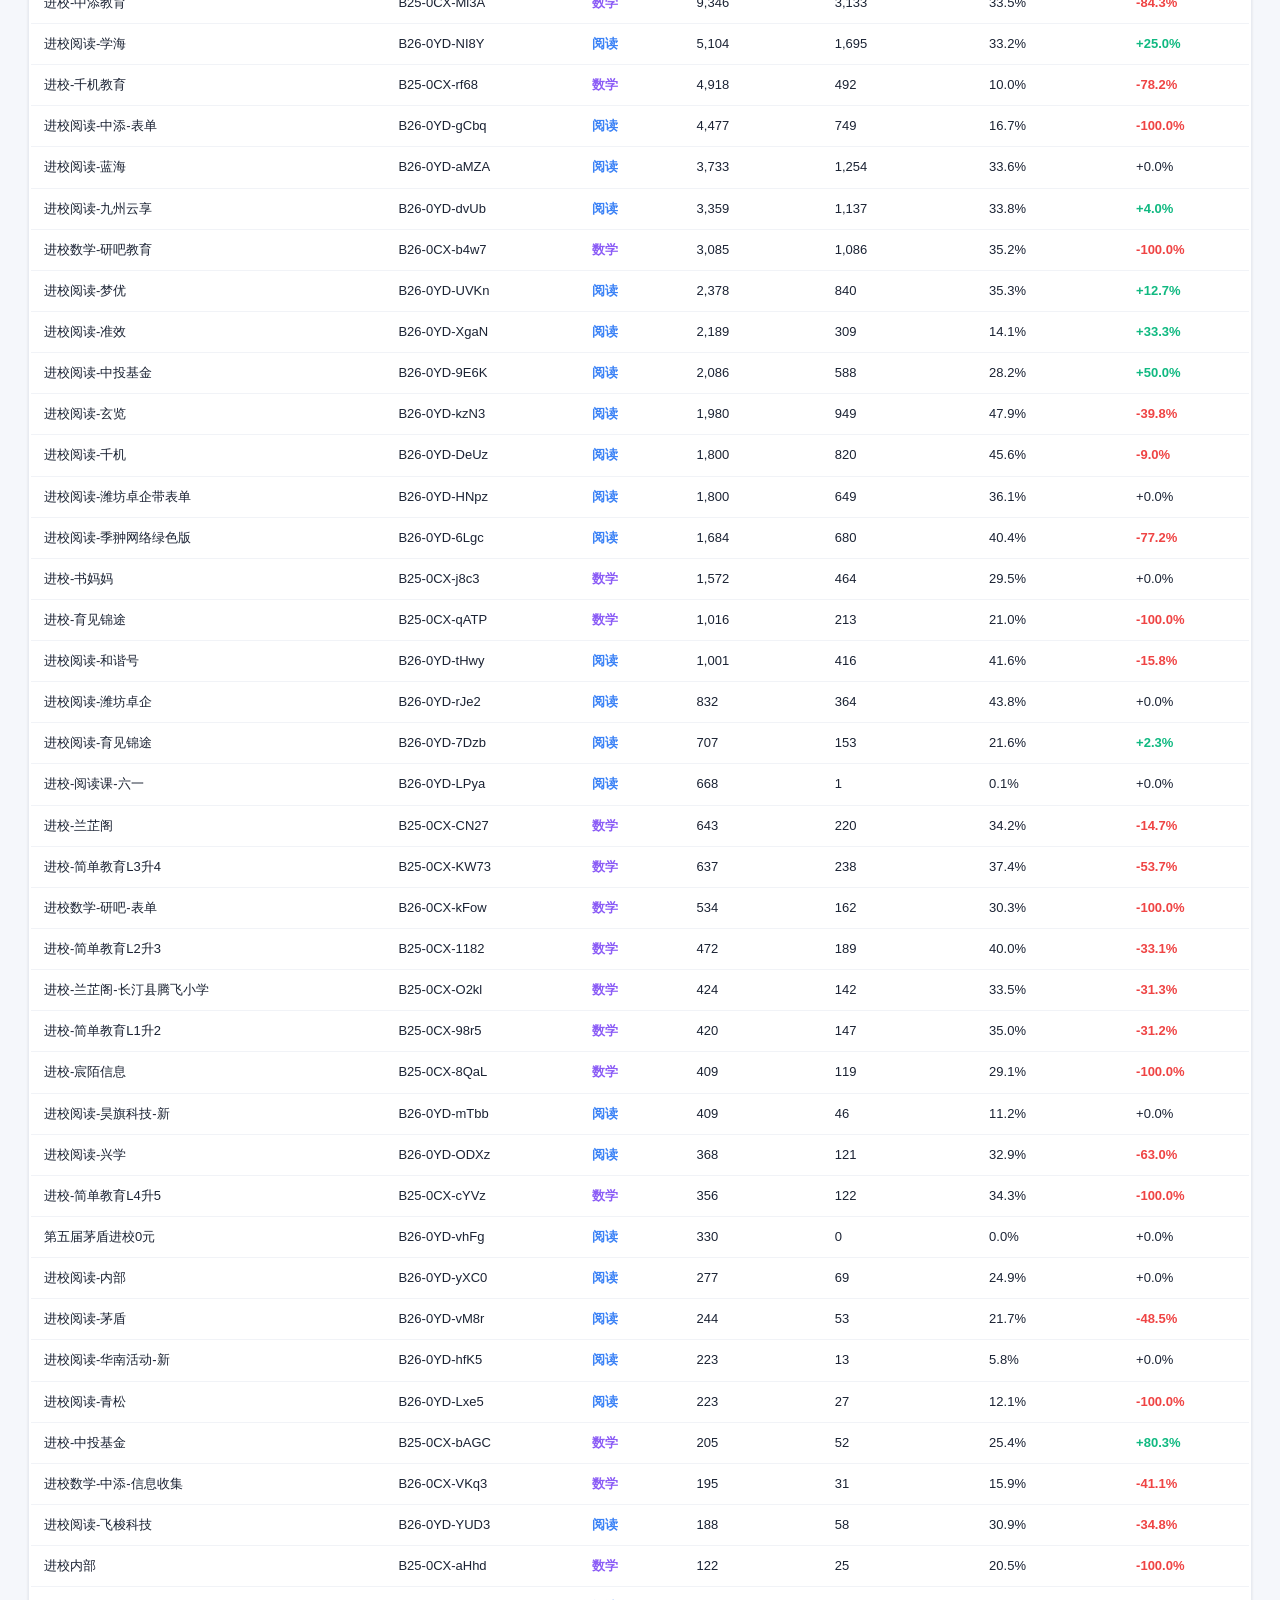
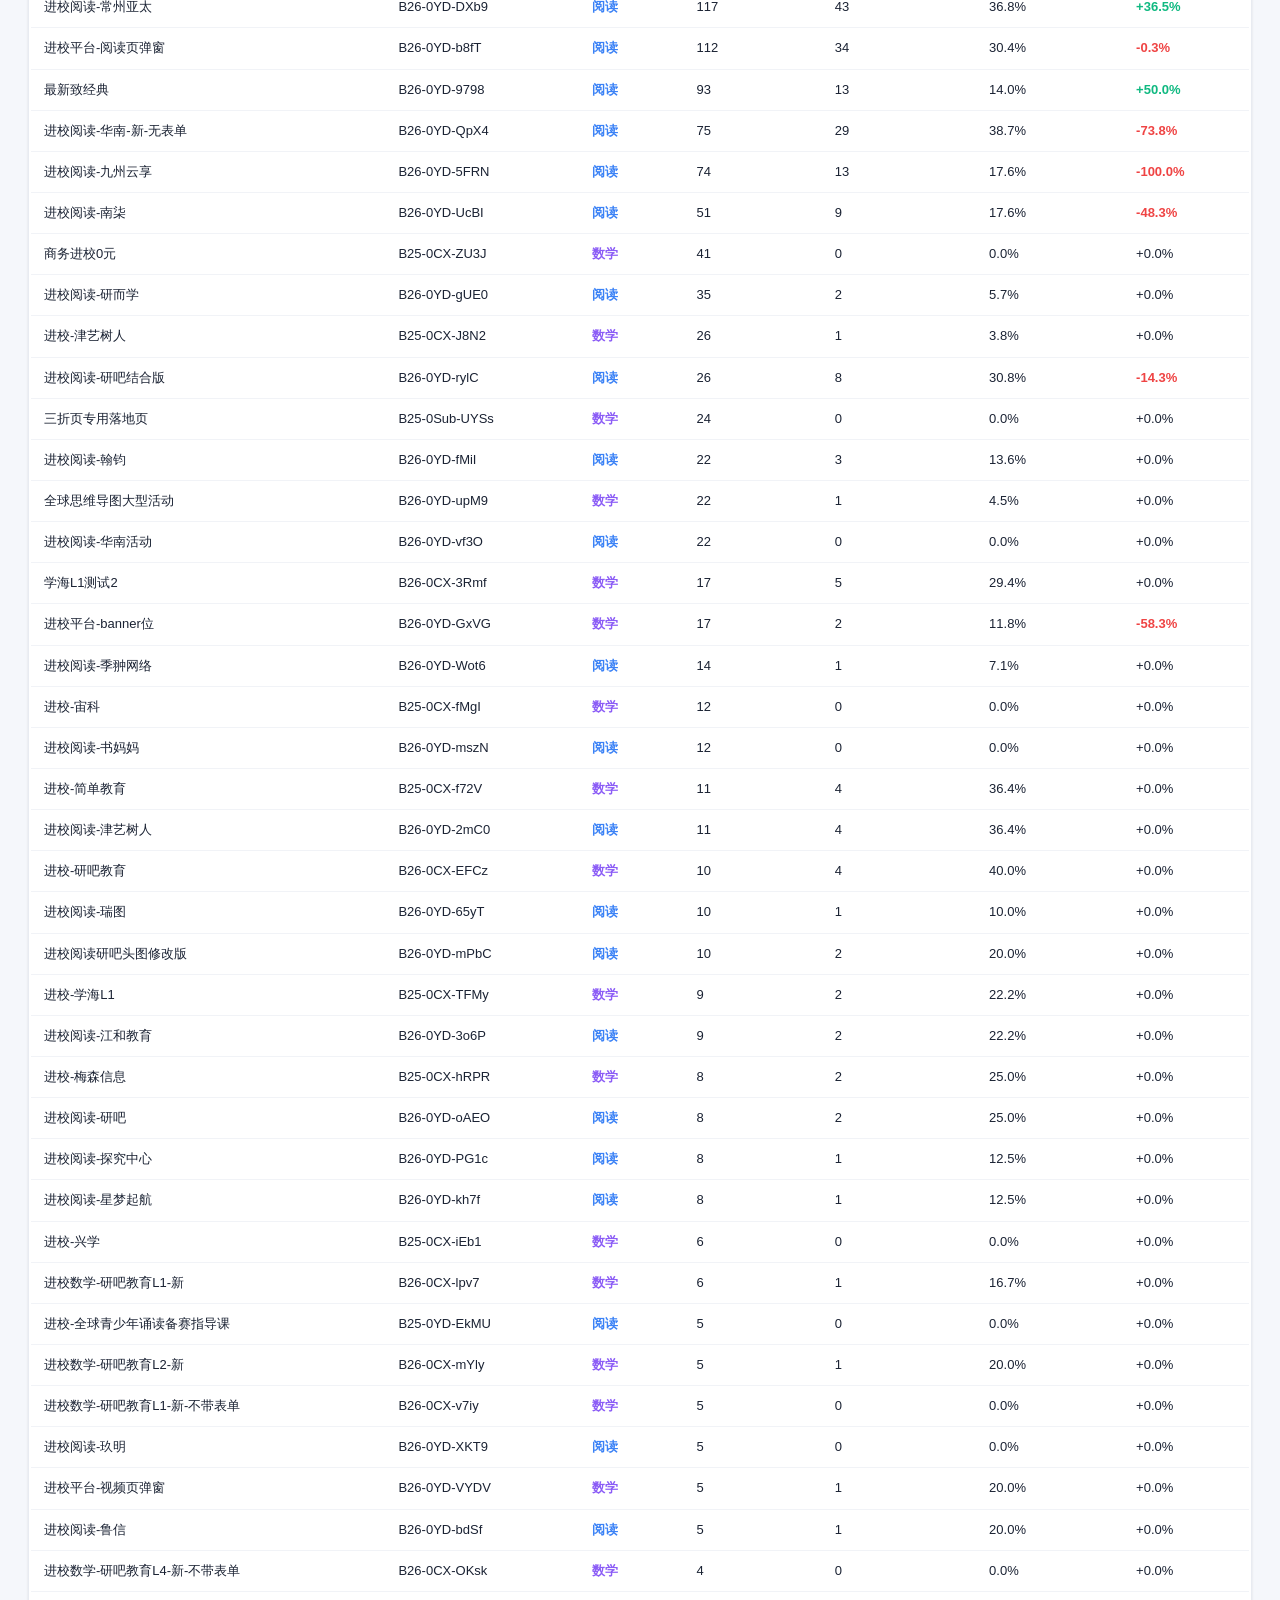
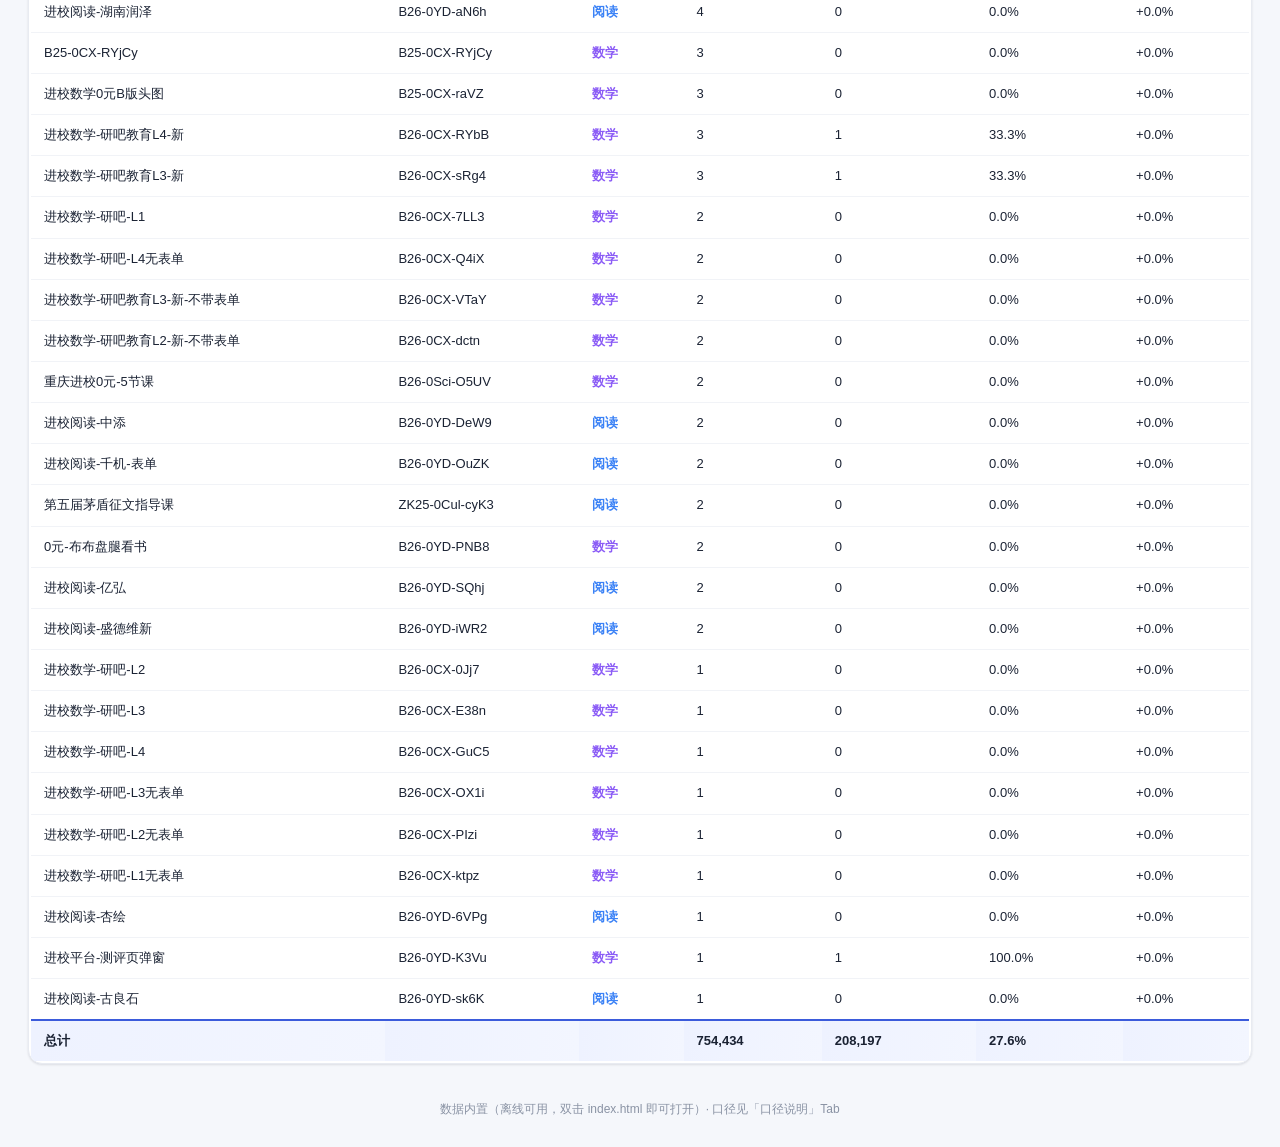
==== commit e087abec: "chore: bump baichuan 子资源版本戳 20261010" ====
--- a/baichuan/index.html
+++ b/baichuan/index.html
@@ -4,7 +4,7 @@
   <meta charset="UTF-8" data-page-node-id="aZnZyh4VC83GAFbftjPv7Z" />
   <meta name="viewport" content="width=device-width, initial-scale=1.0" data-page-node-id="e94jJzMEJB7VoOw0ym0N0W" />
   <title>落地页主链路分析看板</title>
-  <link rel="stylesheet" href="css/style.css?v=20261009" data-page-node-id="gSPO2HECnzjd0fME4F0L8j" />
+  <link rel="stylesheet" href="css/style.css?v=20261010" data-page-node-id="gSPO2HECnzjd0fME4F0L8j" />
 </head>
 <body data-page-node-id="9sSXrCZYXJiiHafhbogY21">
   <header class="topbar" data-page-node-id="A9NjasEJiXVdTLquSPi0KN">
@@ -142,12 +142,12 @@
 
   <footer class="foot" data-page-node-id="q5lva95vzQsFozoZNEFZz1">数据内置（离线可用，双击 index.html 即可打开）· 口径见「口径说明」Tab</footer>
 
-  <script src="js/vendor/echarts.min.js?v=20261009"></script>
-  <script src="js/config.js?v=20261009"></script>
-  <script src="js/data.js?v=20261009"></script>
-  <script src="js/app.js?v=20261009"></script>
-  <script src="js/vendor/xlsx.full.min.js?v=20261009"></script>
-  <script src="js/import.js?v=20261009"></script>
+  <script src="js/vendor/echarts.min.js?v=20261010"></script>
+  <script src="js/config.js?v=20261010"></script>
+  <script src="js/data.js?v=20261010"></script>
+  <script src="js/app.js?v=20261010"></script>
+  <script src="js/vendor/xlsx.full.min.js?v=20261010"></script>
+  <script src="js/import.js?v=20261010"></script>
   <script>
     (function () {
       var m = window.DASHBOARD_DATA && window.DASHBOARD_DATA.meta;
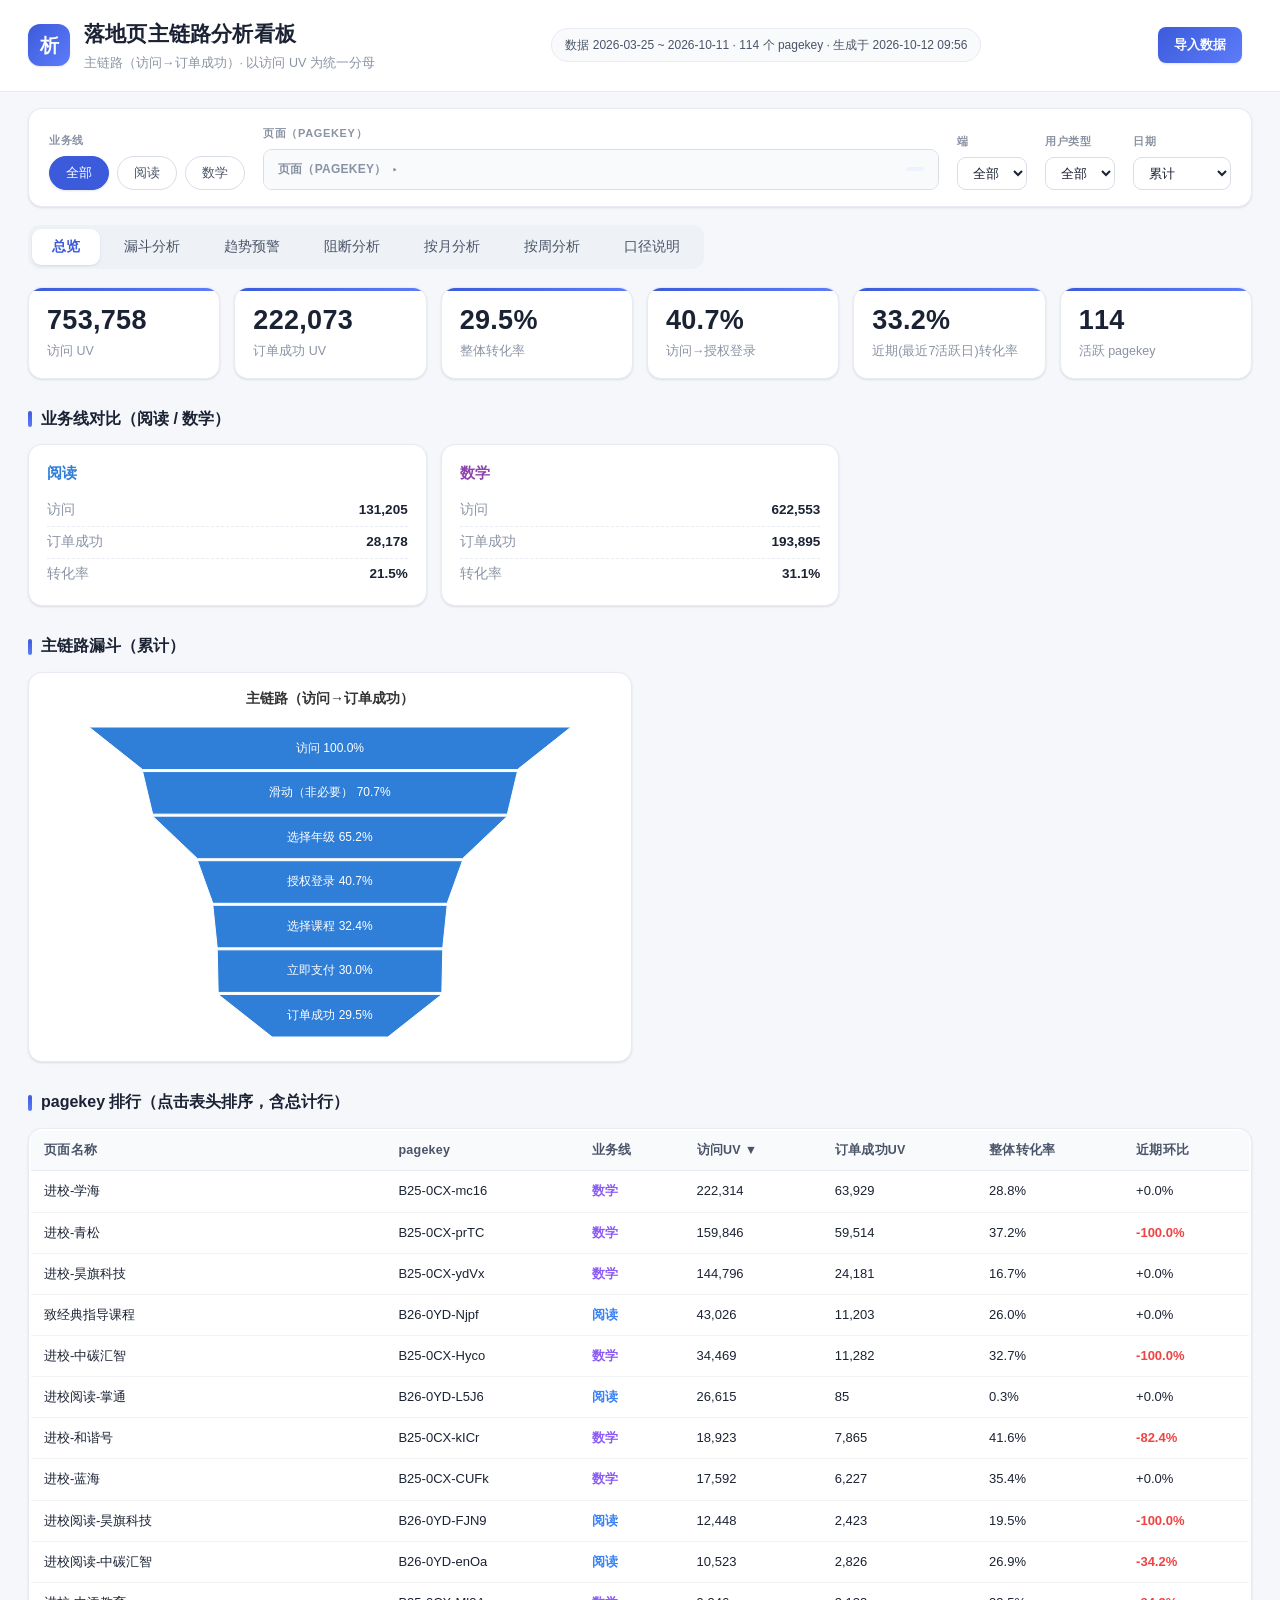
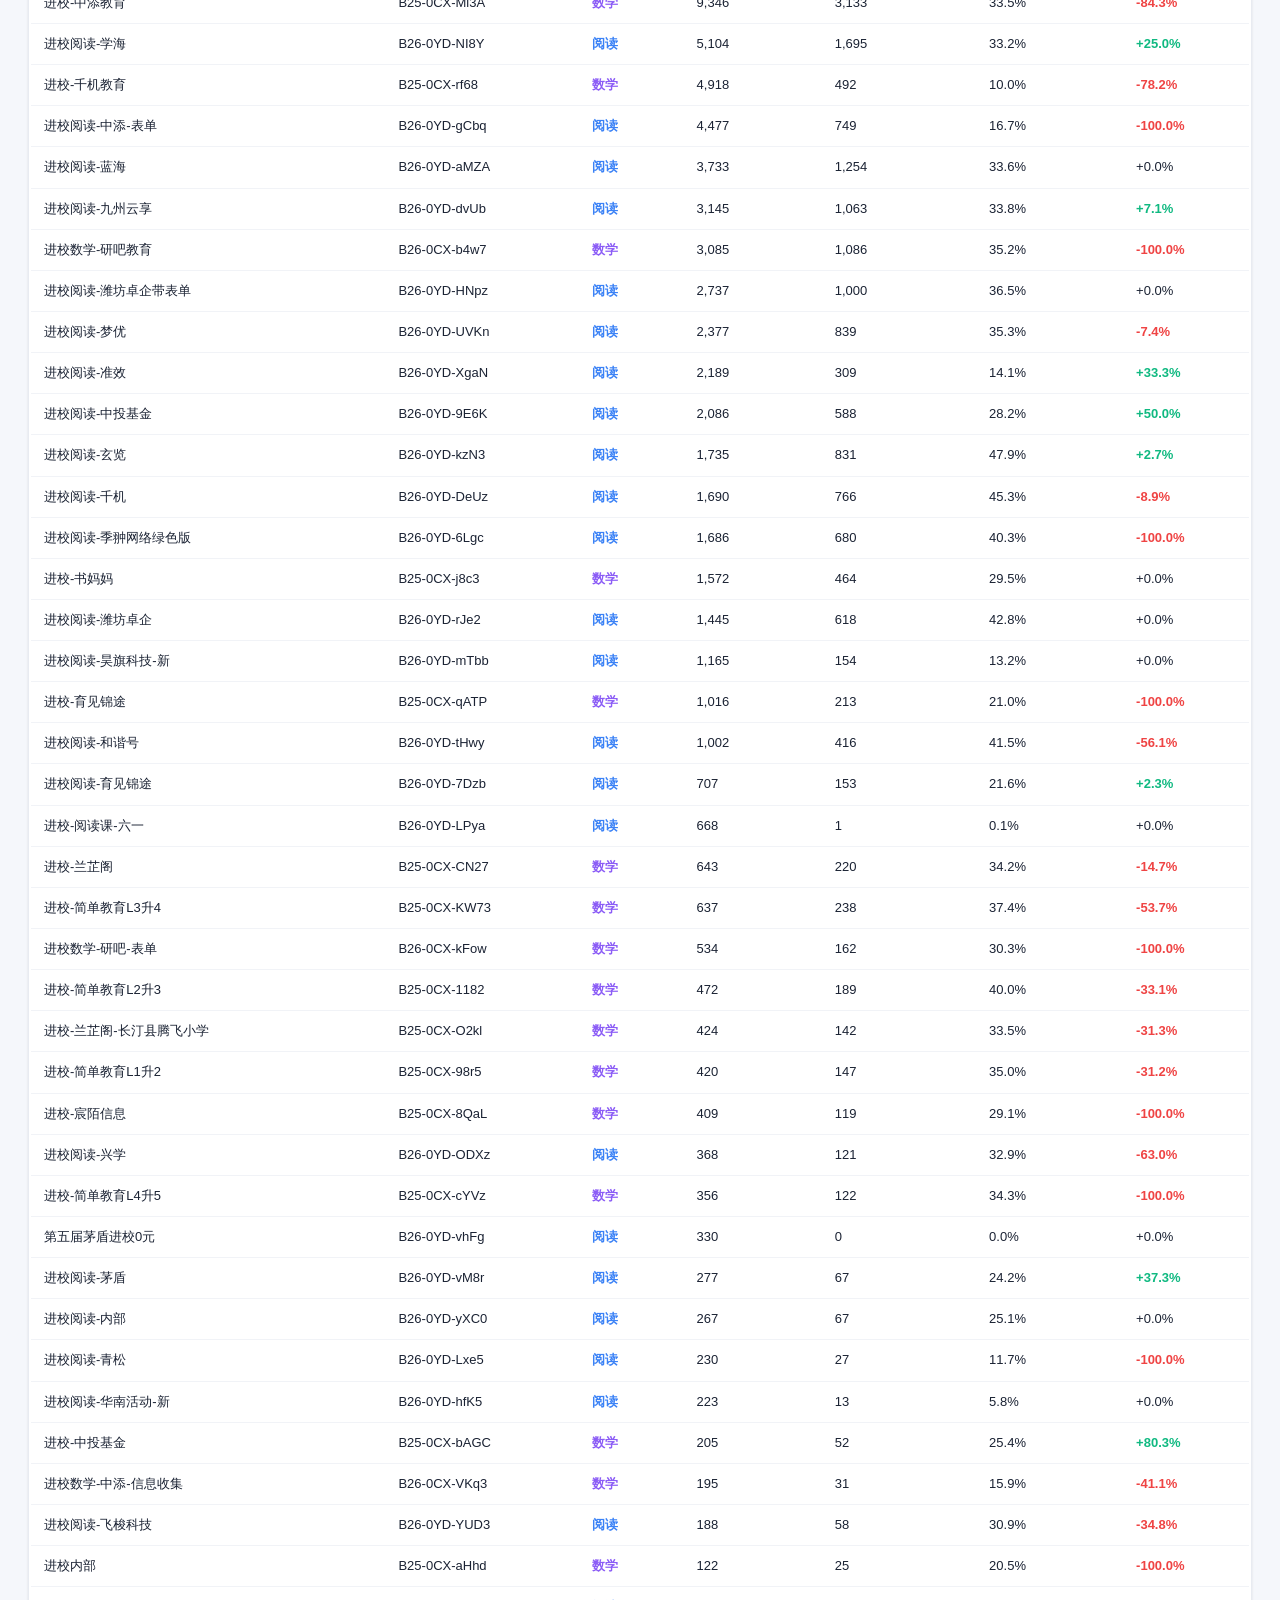
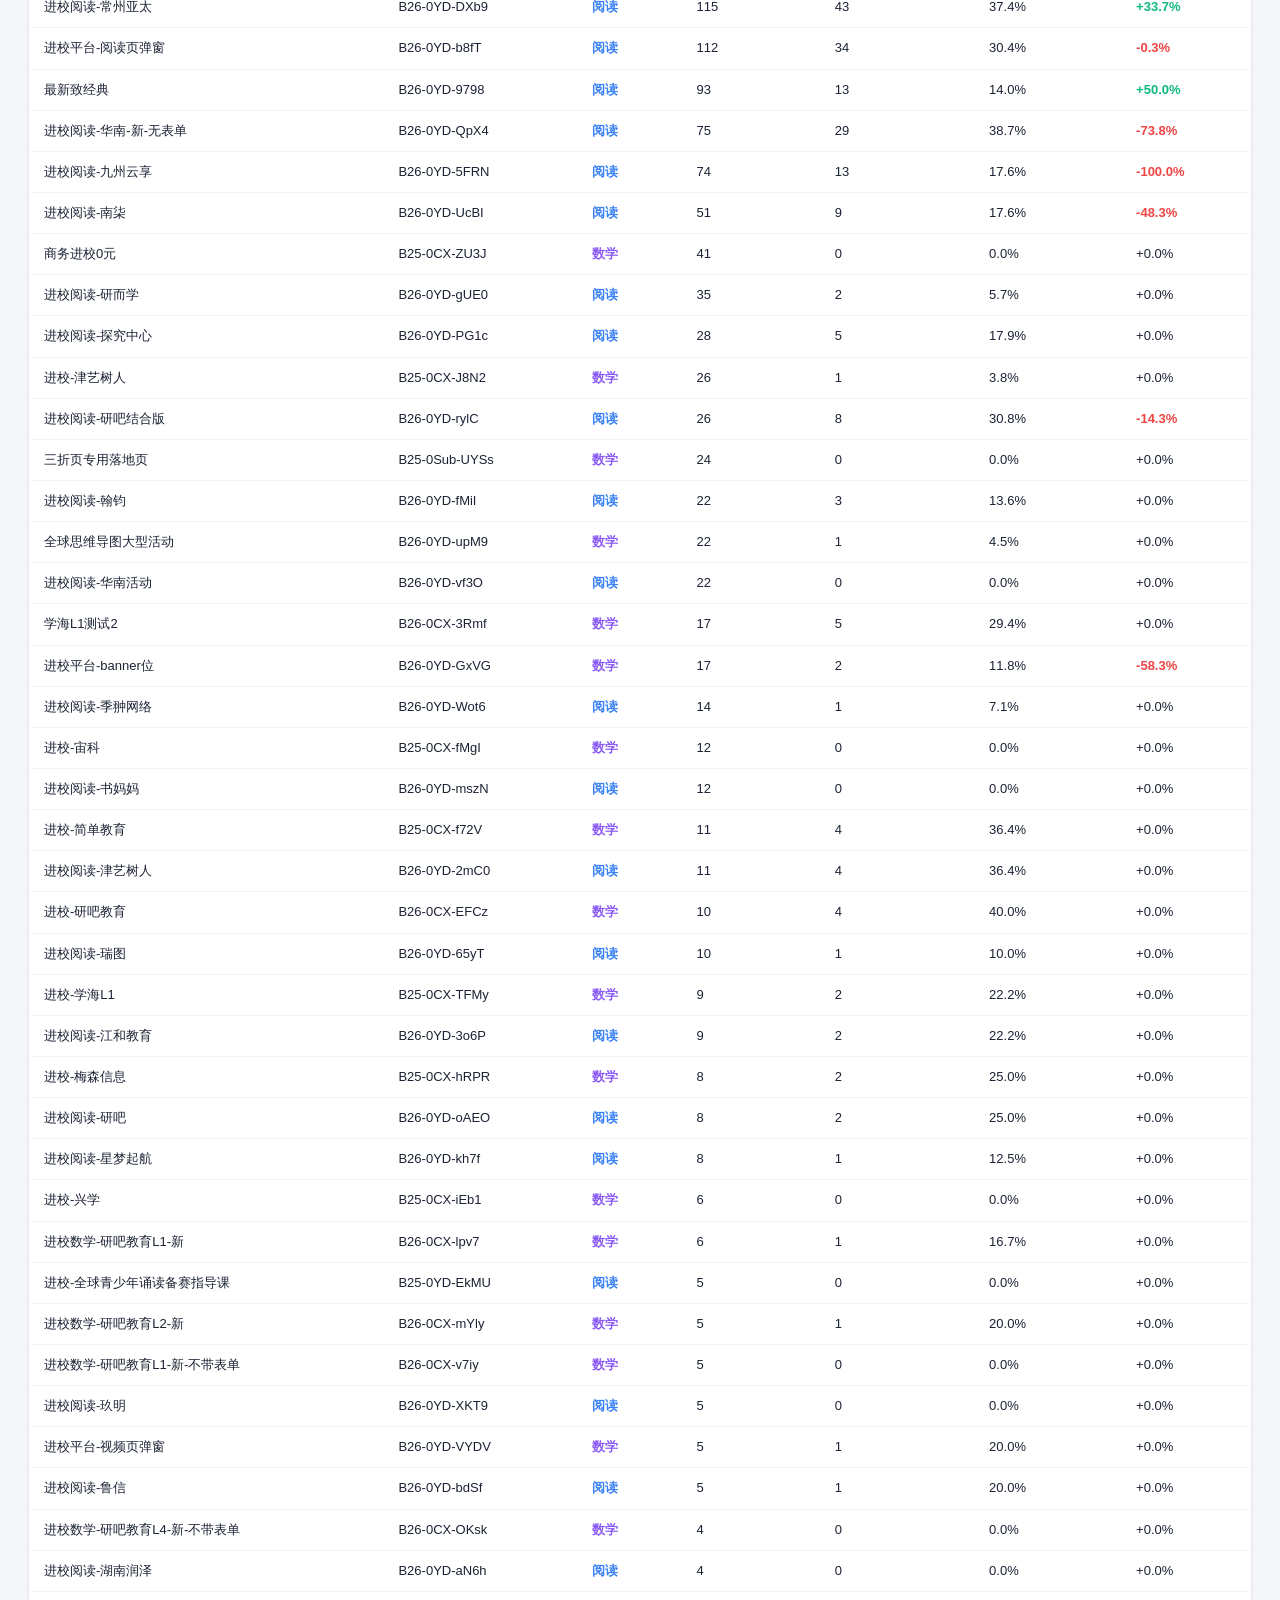
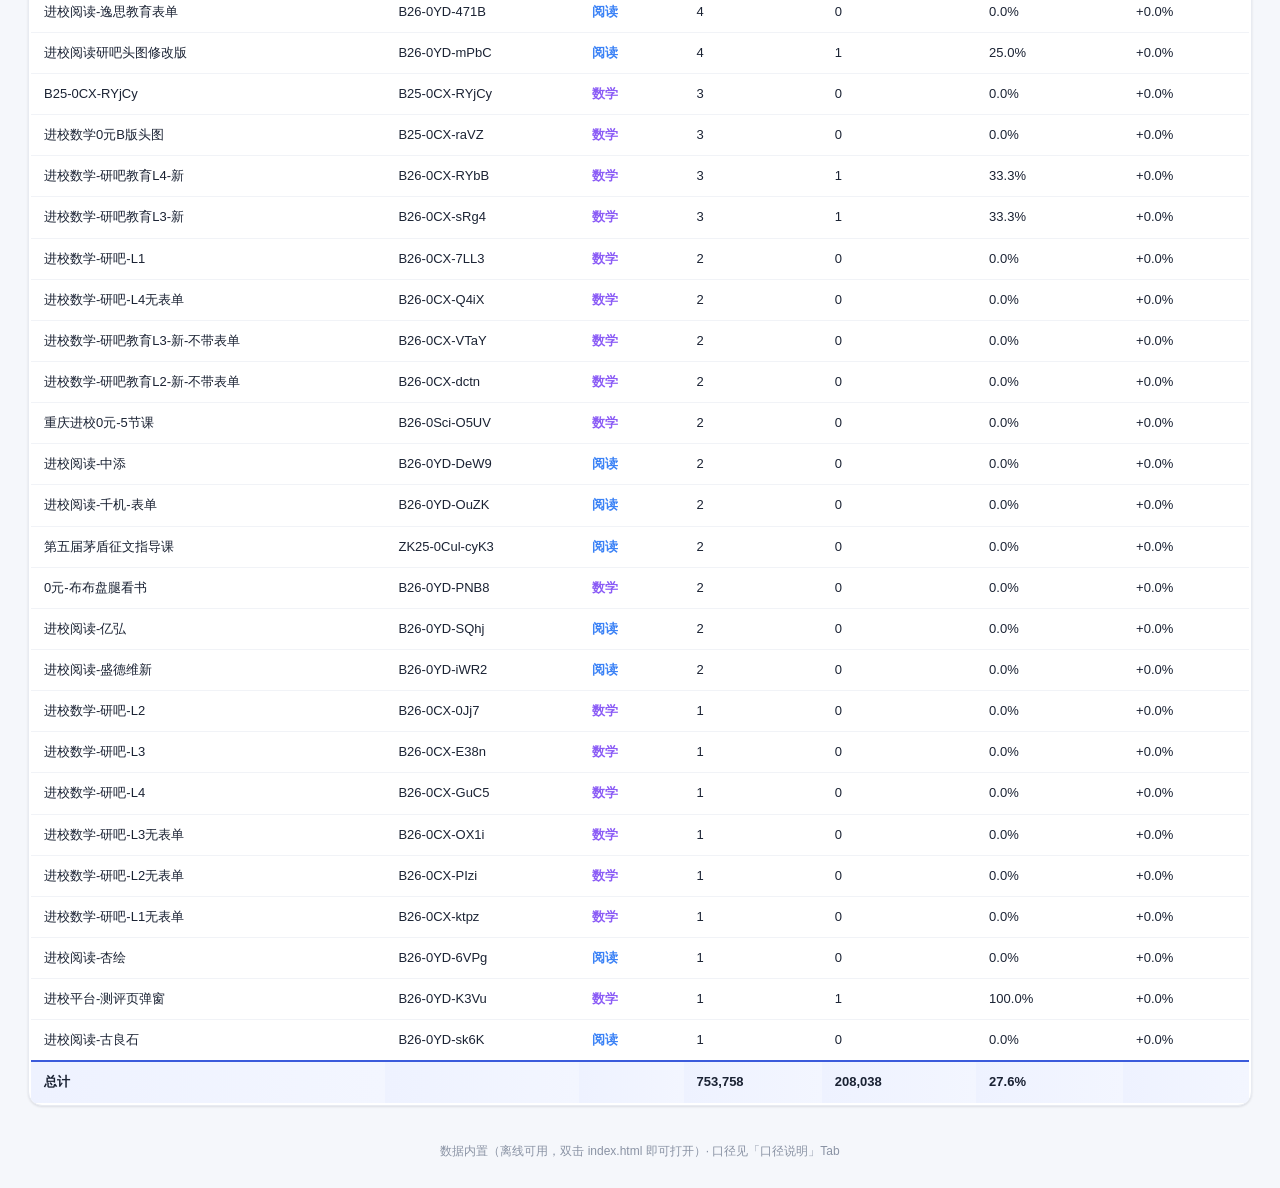
==== commit a02e29dd: "chore: bump baichuan resource version to 20261012" ====
--- a/baichuan/index.html
+++ b/baichuan/index.html
@@ -4,7 +4,7 @@
   <meta charset="UTF-8" data-page-node-id="aZnZyh4VC83GAFbftjPv7Z" />
   <meta name="viewport" content="width=device-width, initial-scale=1.0" data-page-node-id="e94jJzMEJB7VoOw0ym0N0W" />
   <title>落地页主链路分析看板</title>
-  <link rel="stylesheet" href="css/style.css?v=20261010" data-page-node-id="gSPO2HECnzjd0fME4F0L8j" />
+  <link rel="stylesheet" href="css/style.css?v=20261012" data-page-node-id="gSPO2HECnzjd0fME4F0L8j" />
 </head>
 <body data-page-node-id="9sSXrCZYXJiiHafhbogY21">
   <header class="topbar" data-page-node-id="A9NjasEJiXVdTLquSPi0KN">
@@ -142,12 +142,12 @@
 
   <footer class="foot" data-page-node-id="q5lva95vzQsFozoZNEFZz1">数据内置（离线可用，双击 index.html 即可打开）· 口径见「口径说明」Tab</footer>
 
-  <script src="js/vendor/echarts.min.js?v=20261010"></script>
-  <script src="js/config.js?v=20261010"></script>
-  <script src="js/data.js?v=20261010"></script>
-  <script src="js/app.js?v=20261010"></script>
-  <script src="js/vendor/xlsx.full.min.js?v=20261010"></script>
-  <script src="js/import.js?v=20261010"></script>
+  <script src="js/vendor/echarts.min.js?v=20261012"></script>
+  <script src="js/config.js?v=20261012"></script>
+  <script src="js/data.js?v=20261012"></script>
+  <script src="js/app.js?v=20261012"></script>
+  <script src="js/vendor/xlsx.full.min.js?v=20261012"></script>
+  <script src="js/import.js?v=20261012"></script>
   <script>
     (function () {
       var m = window.DASHBOARD_DATA && window.DASHBOARD_DATA.meta;
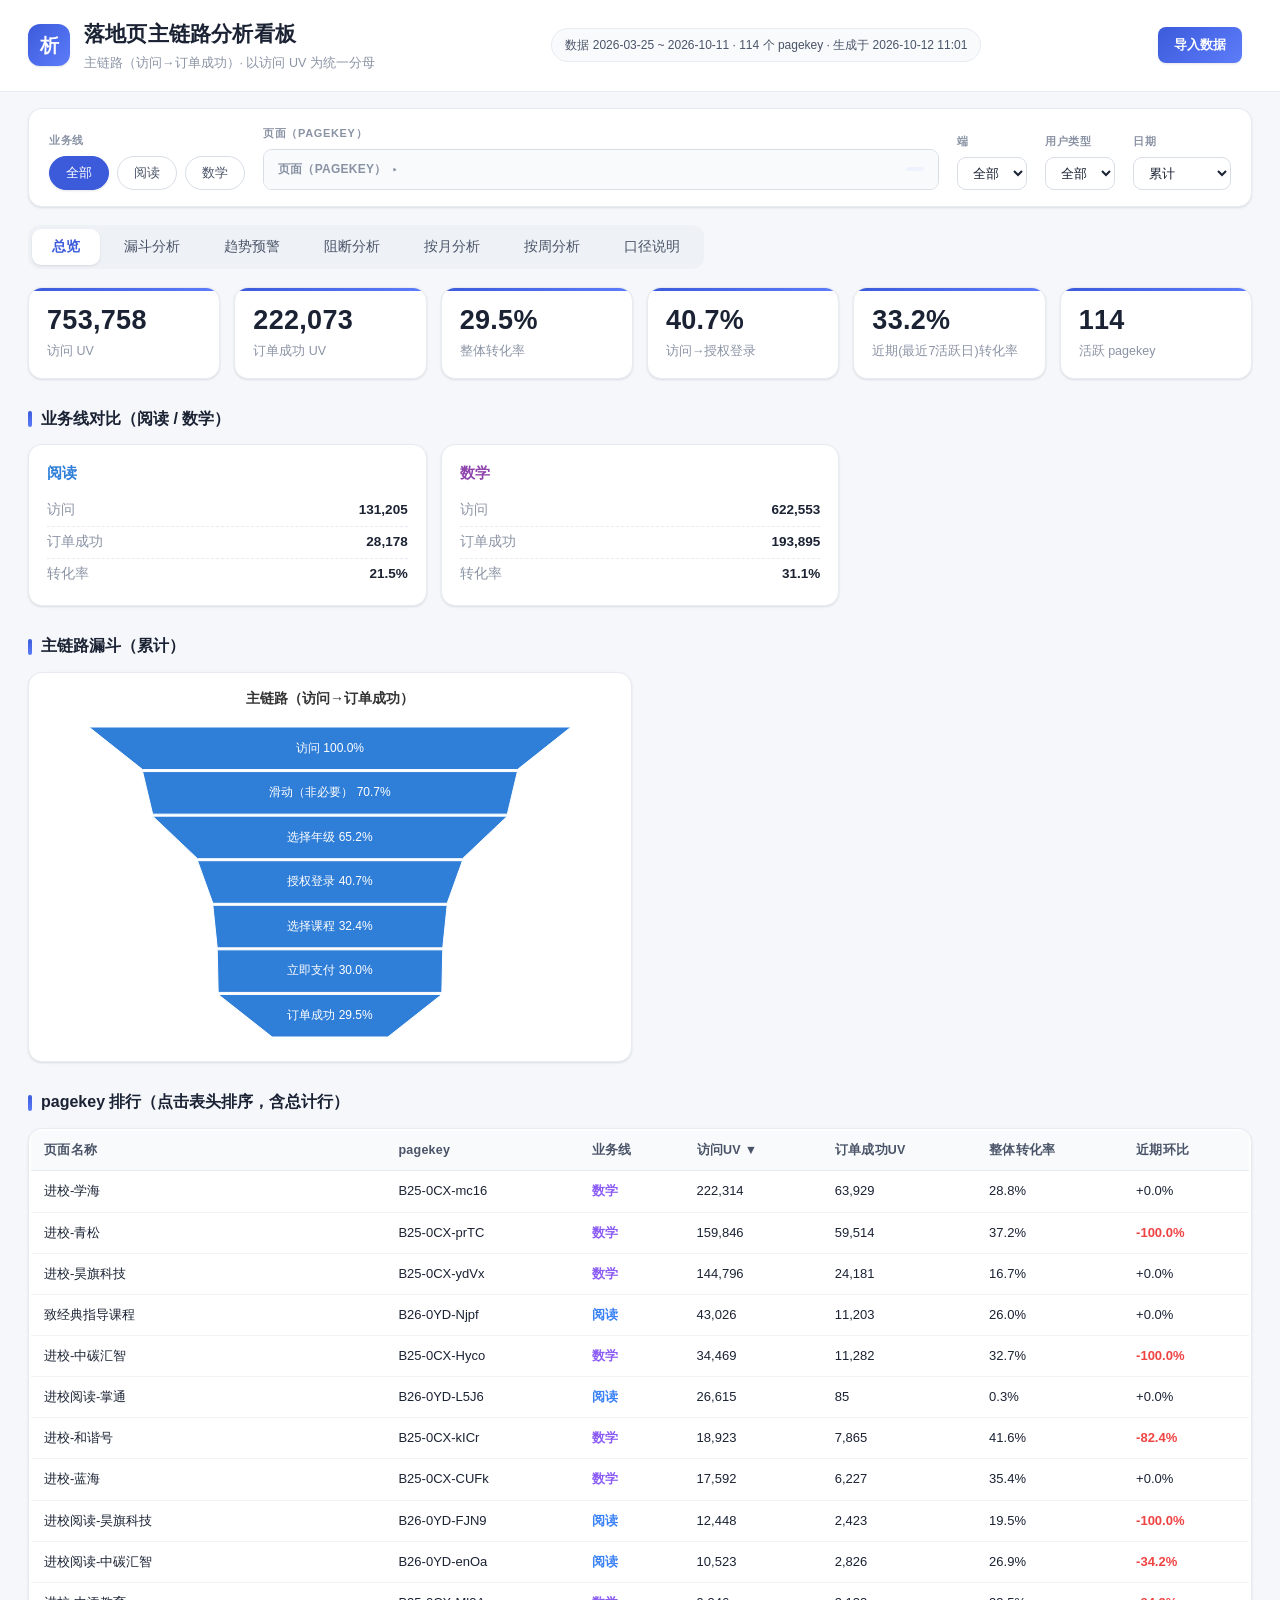
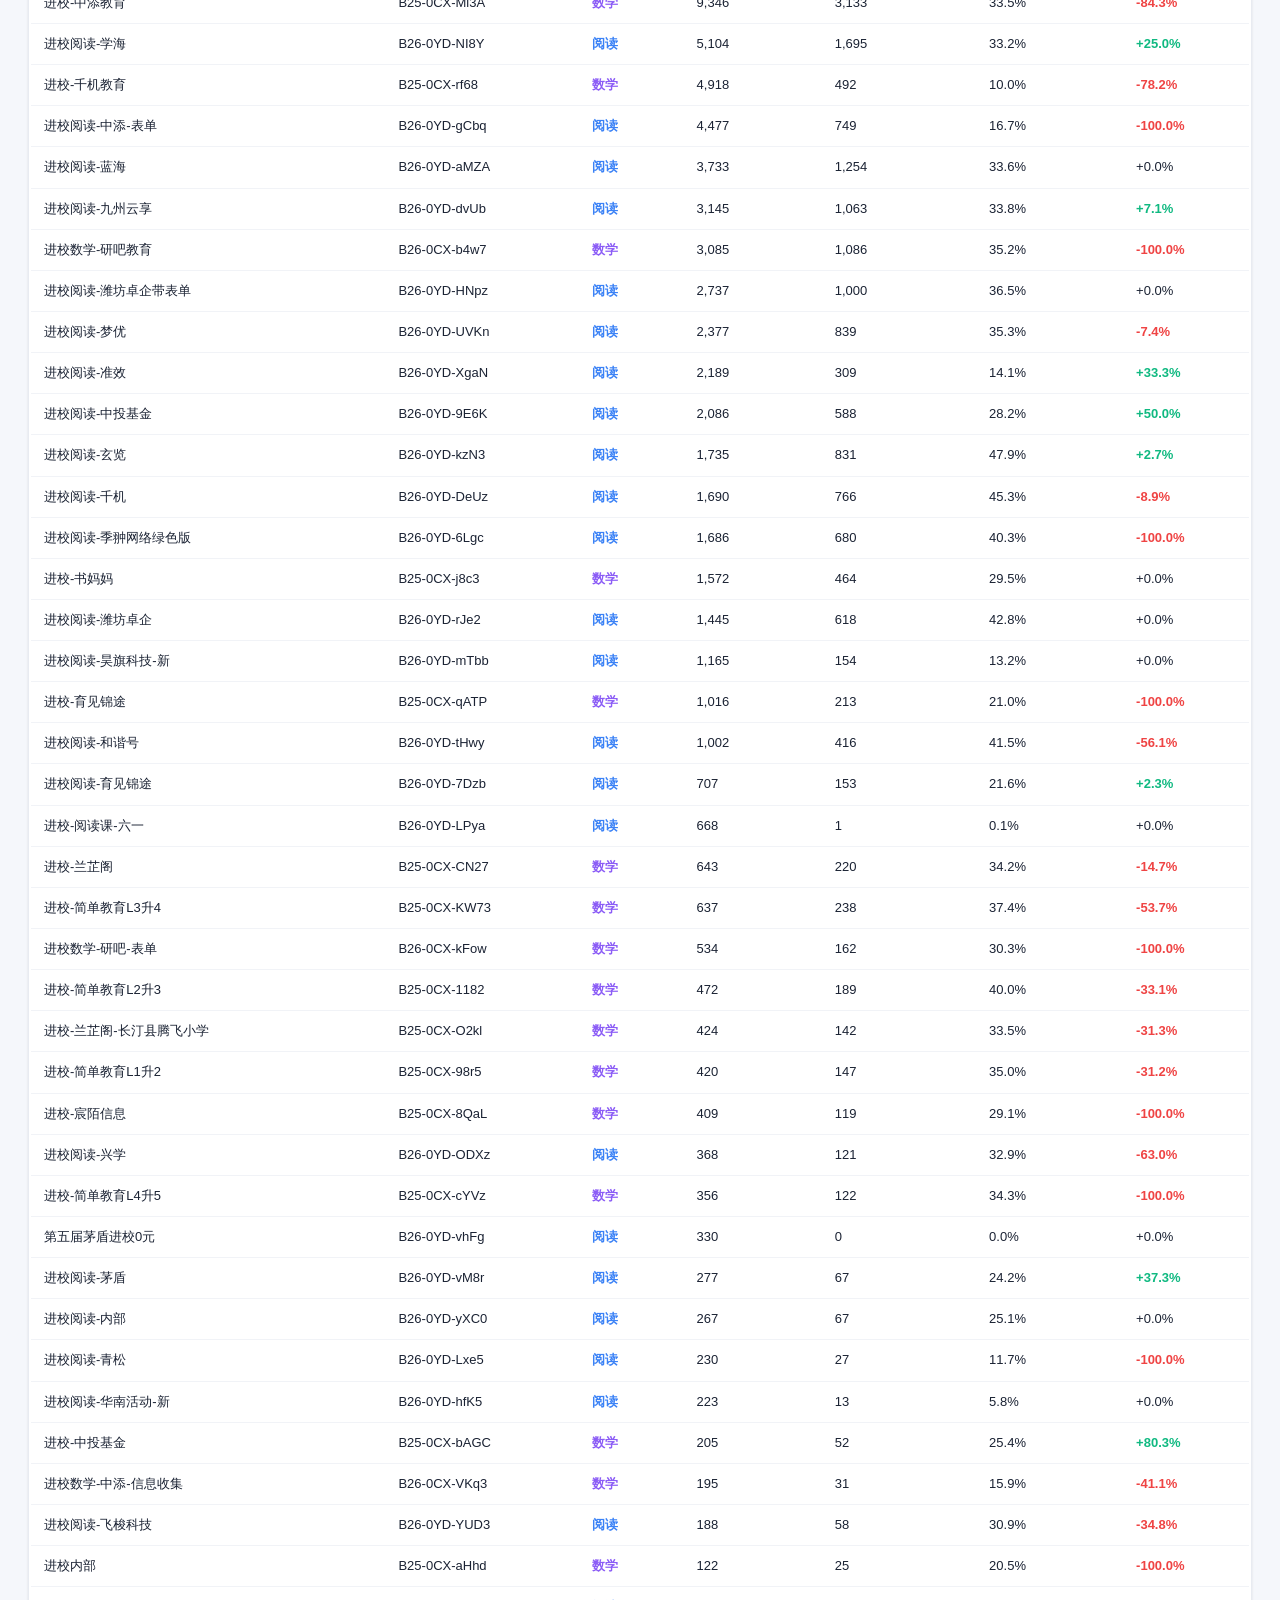
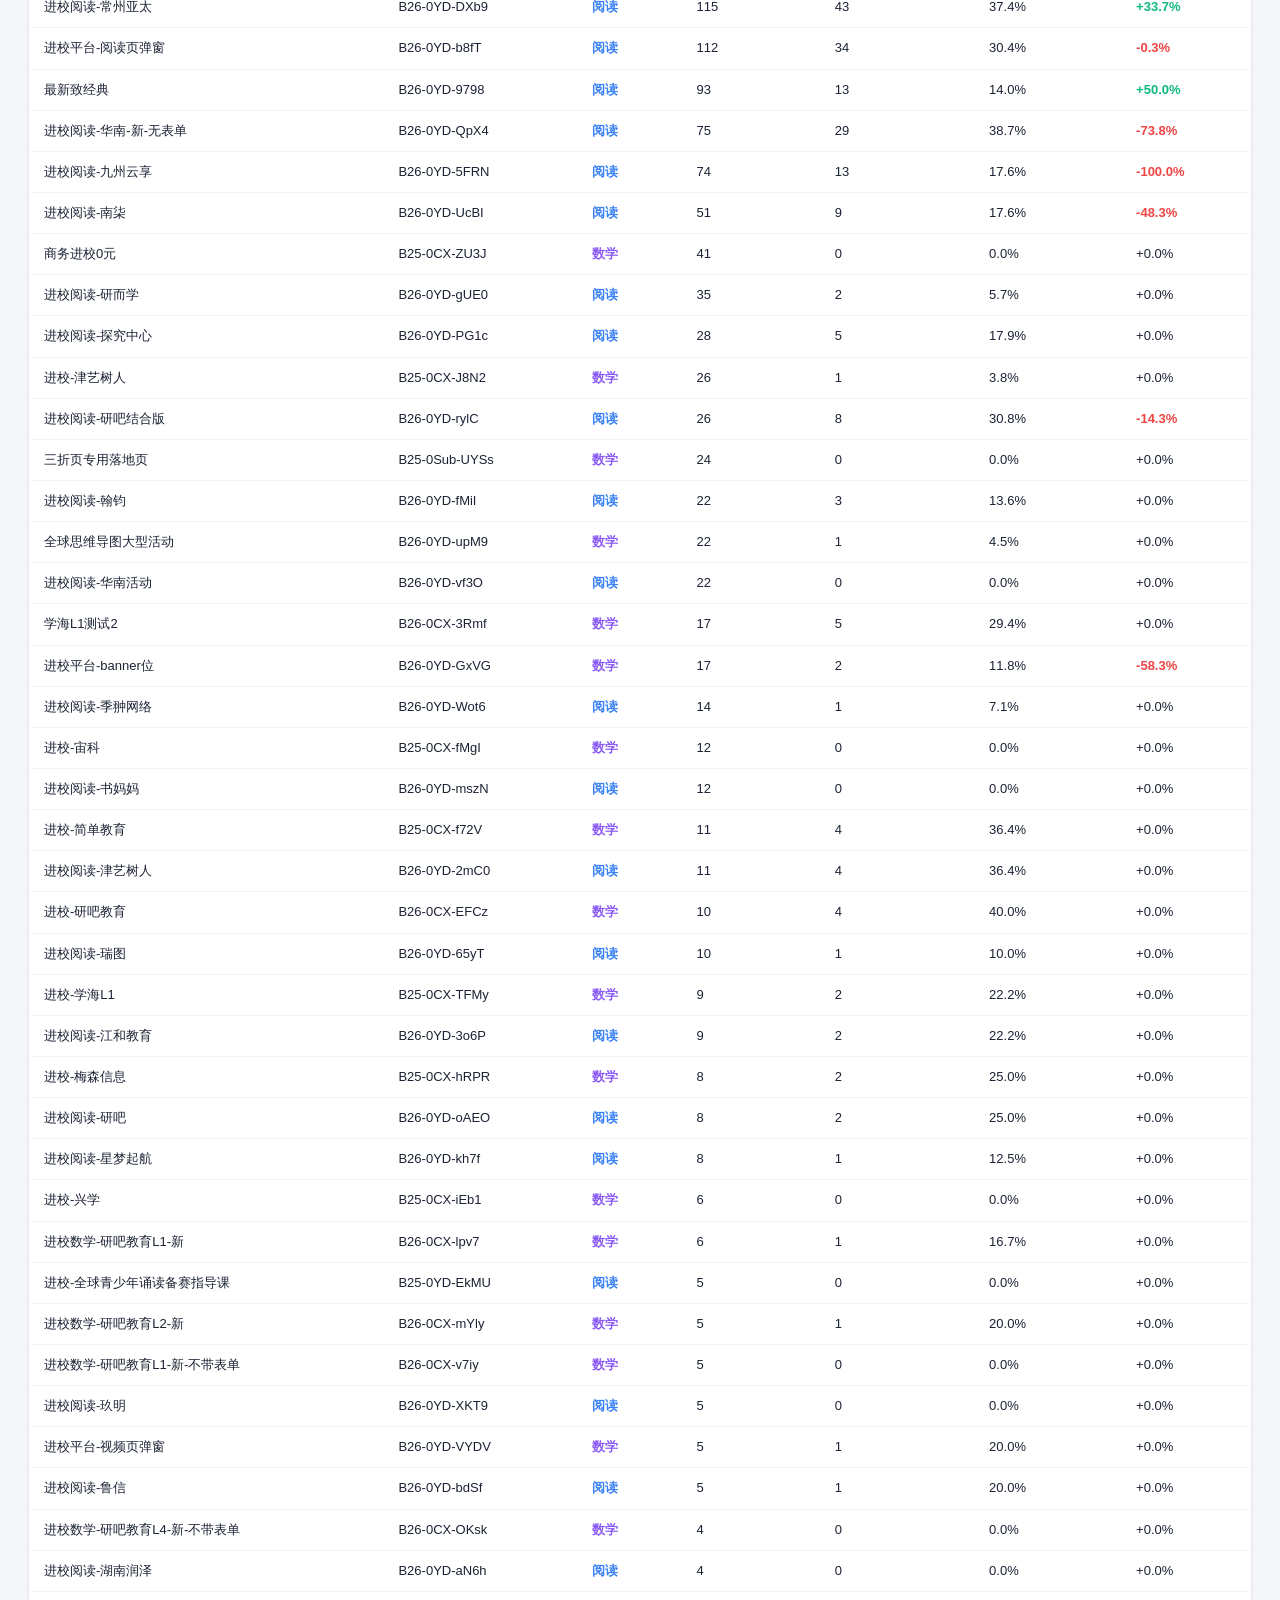
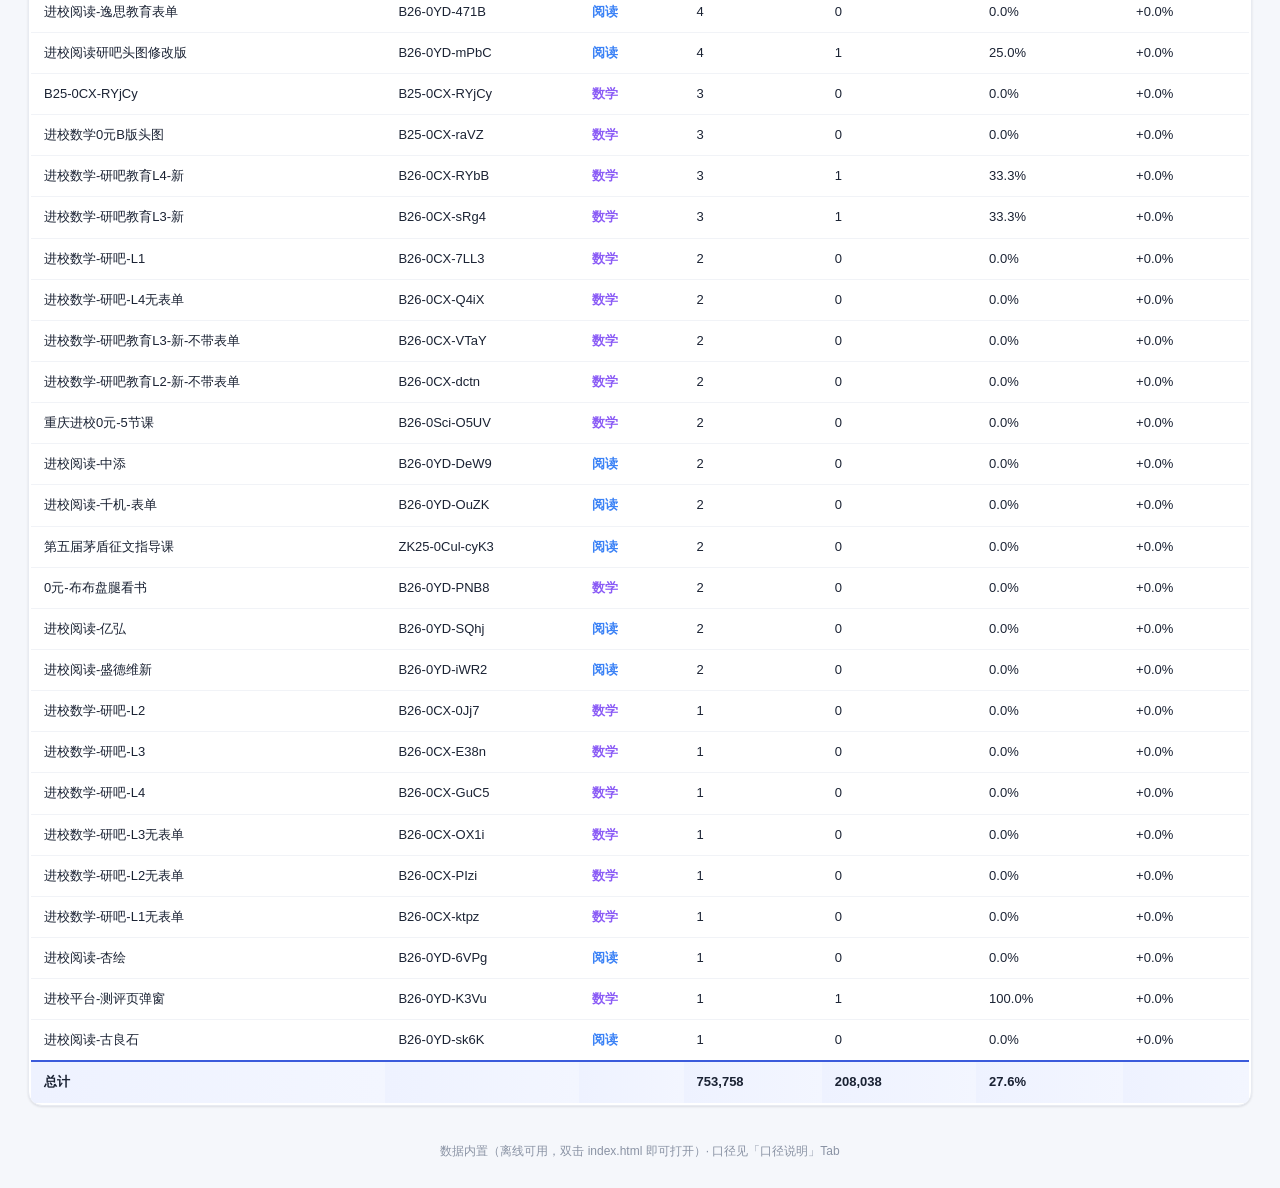
==== commit d707ae04: "chore: bump baichuan 资源版本戳 20261013" ====
--- a/baichuan/index.html
+++ b/baichuan/index.html
@@ -4,7 +4,7 @@
   <meta charset="UTF-8" data-page-node-id="aZnZyh4VC83GAFbftjPv7Z" />
   <meta name="viewport" content="width=device-width, initial-scale=1.0" data-page-node-id="e94jJzMEJB7VoOw0ym0N0W" />
   <title>落地页主链路分析看板</title>
-  <link rel="stylesheet" href="css/style.css?v=20261012" data-page-node-id="gSPO2HECnzjd0fME4F0L8j" />
+  <link rel="stylesheet" href="css/style.css?v=20261013" data-page-node-id="gSPO2HECnzjd0fME4F0L8j" />
 </head>
 <body data-page-node-id="9sSXrCZYXJiiHafhbogY21">
   <header class="topbar" data-page-node-id="A9NjasEJiXVdTLquSPi0KN">
@@ -142,12 +142,12 @@
 
   <footer class="foot" data-page-node-id="q5lva95vzQsFozoZNEFZz1">数据内置（离线可用，双击 index.html 即可打开）· 口径见「口径说明」Tab</footer>
 
-  <script src="js/vendor/echarts.min.js?v=20261012"></script>
-  <script src="js/config.js?v=20261012"></script>
-  <script src="js/data.js?v=20261012"></script>
-  <script src="js/app.js?v=20261012"></script>
-  <script src="js/vendor/xlsx.full.min.js?v=20261012"></script>
-  <script src="js/import.js?v=20261012"></script>
+  <script src="js/vendor/echarts.min.js?v=20261013"></script>
+  <script src="js/config.js?v=20261013"></script>
+  <script src="js/data.js?v=20261013"></script>
+  <script src="js/app.js?v=20261013"></script>
+  <script src="js/vendor/xlsx.full.min.js?v=20261013"></script>
+  <script src="js/import.js?v=20261013"></script>
   <script>
     (function () {
       var m = window.DASHBOARD_DATA && window.DASHBOARD_DATA.meta;
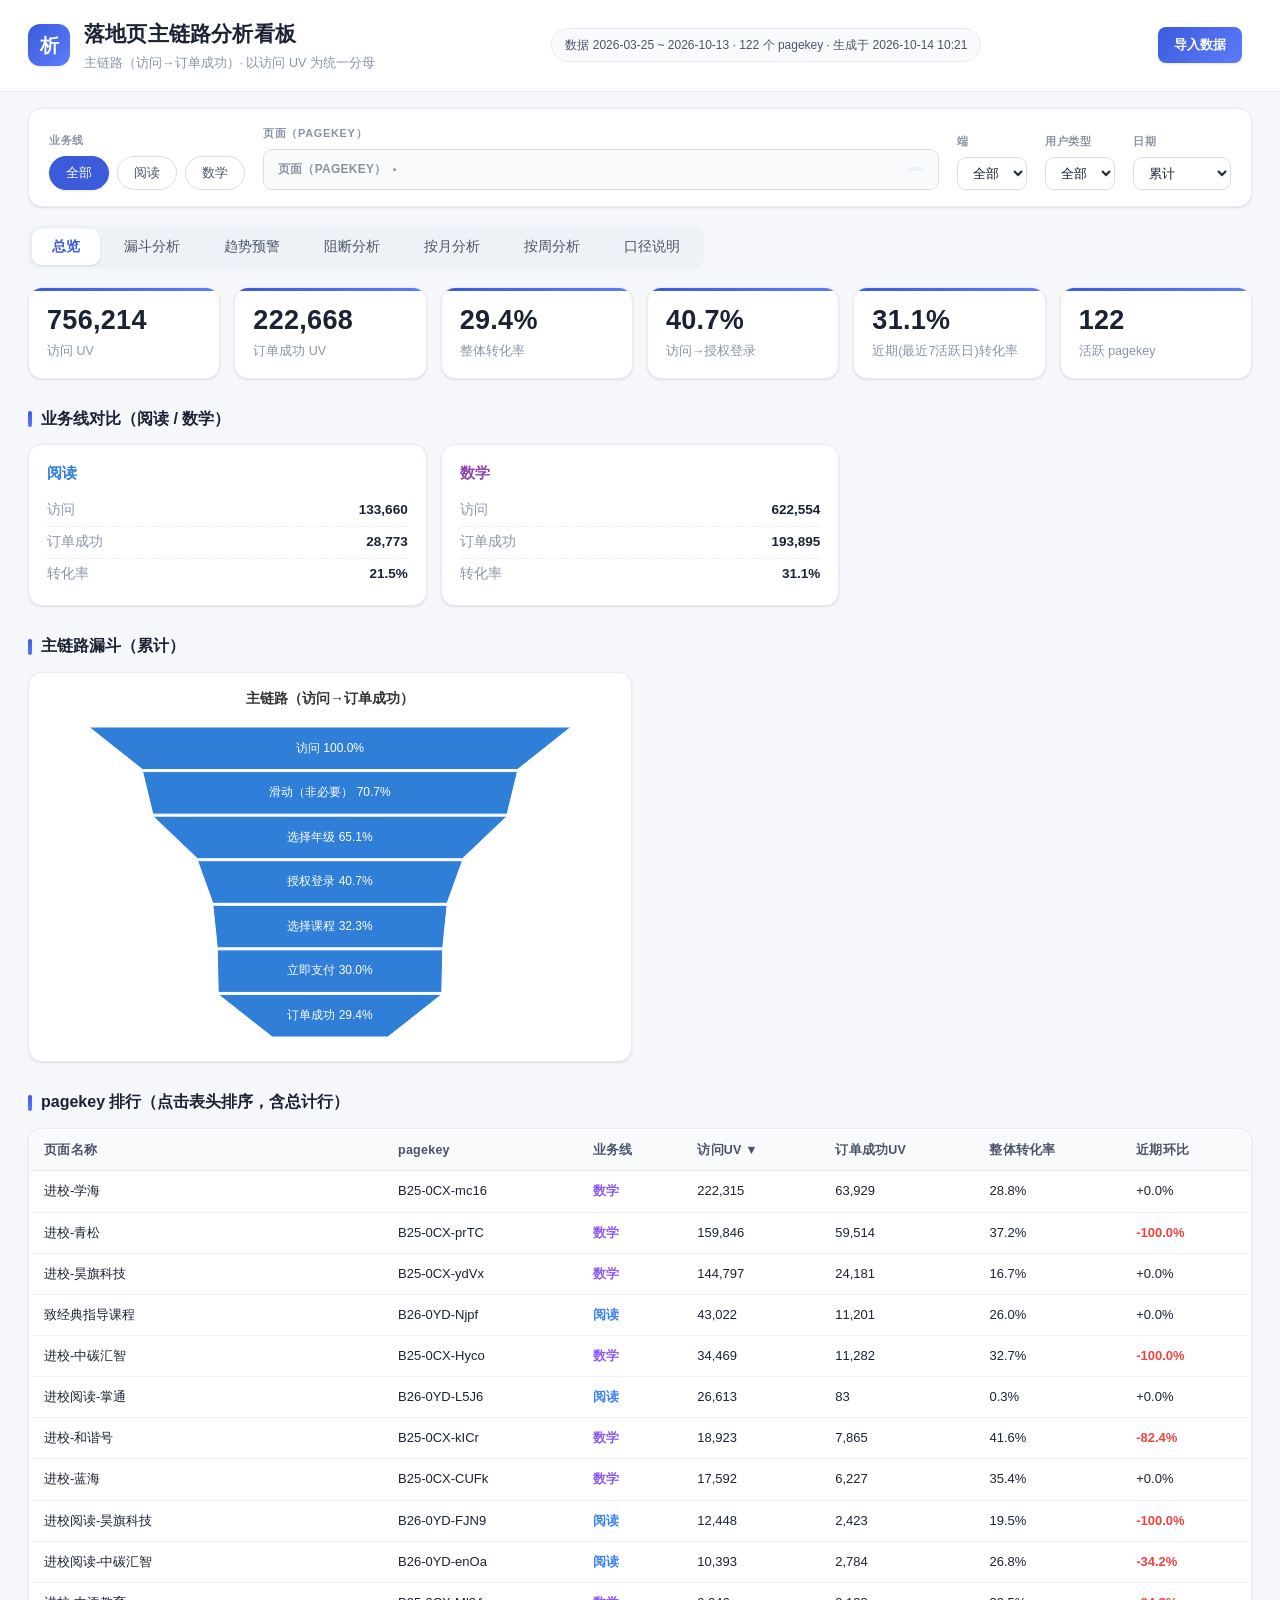
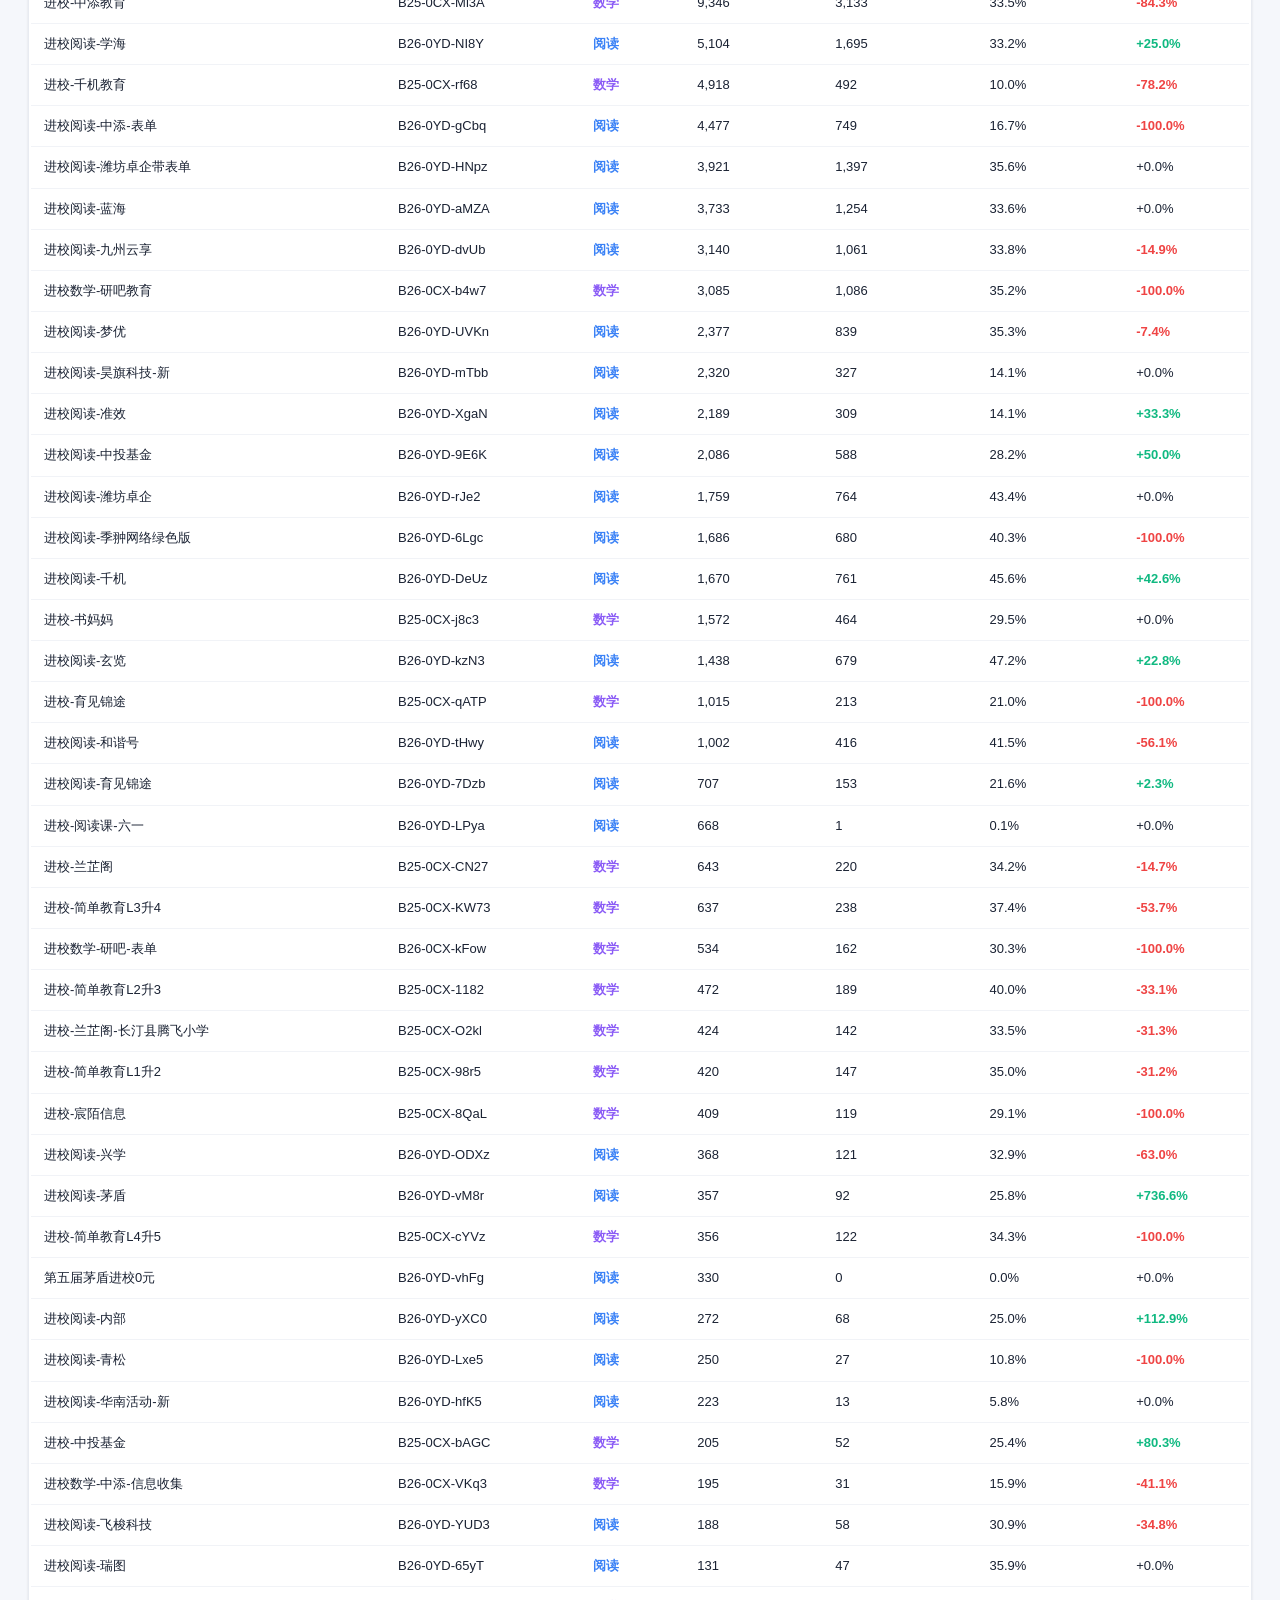
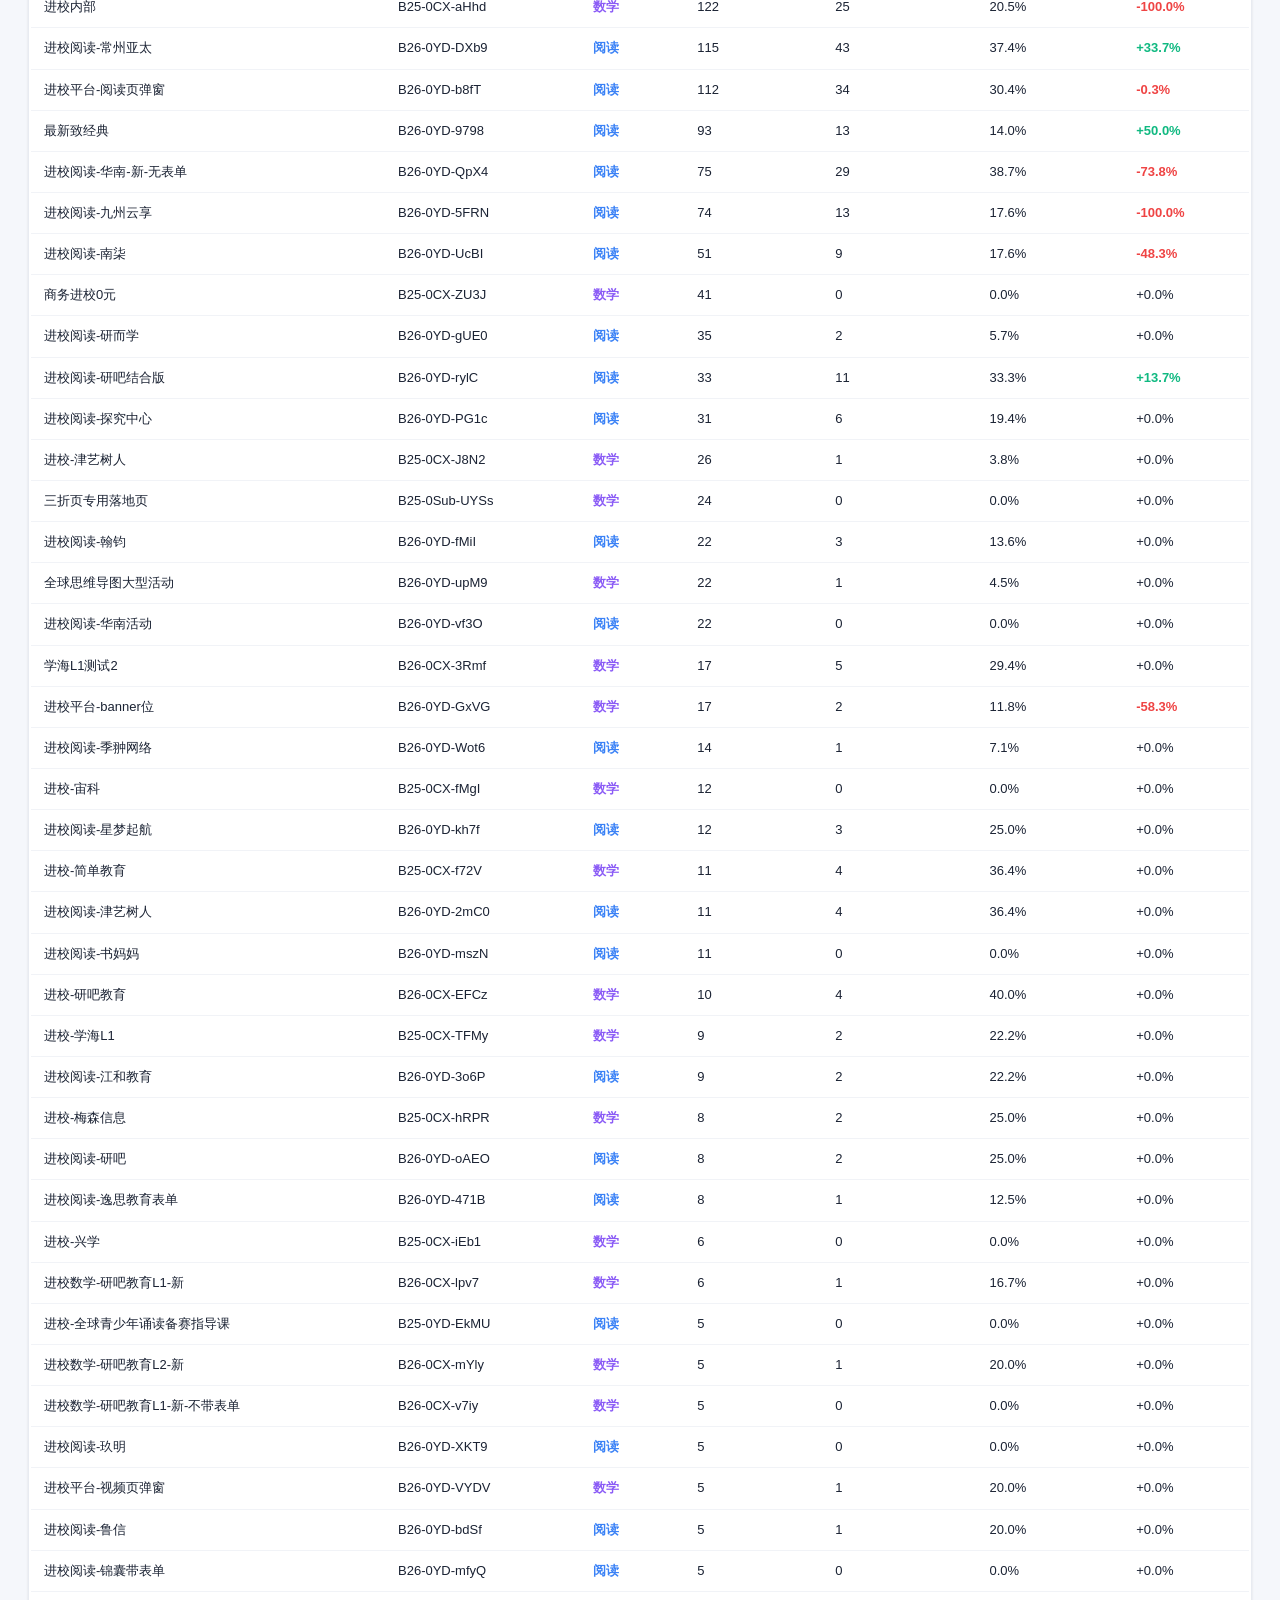
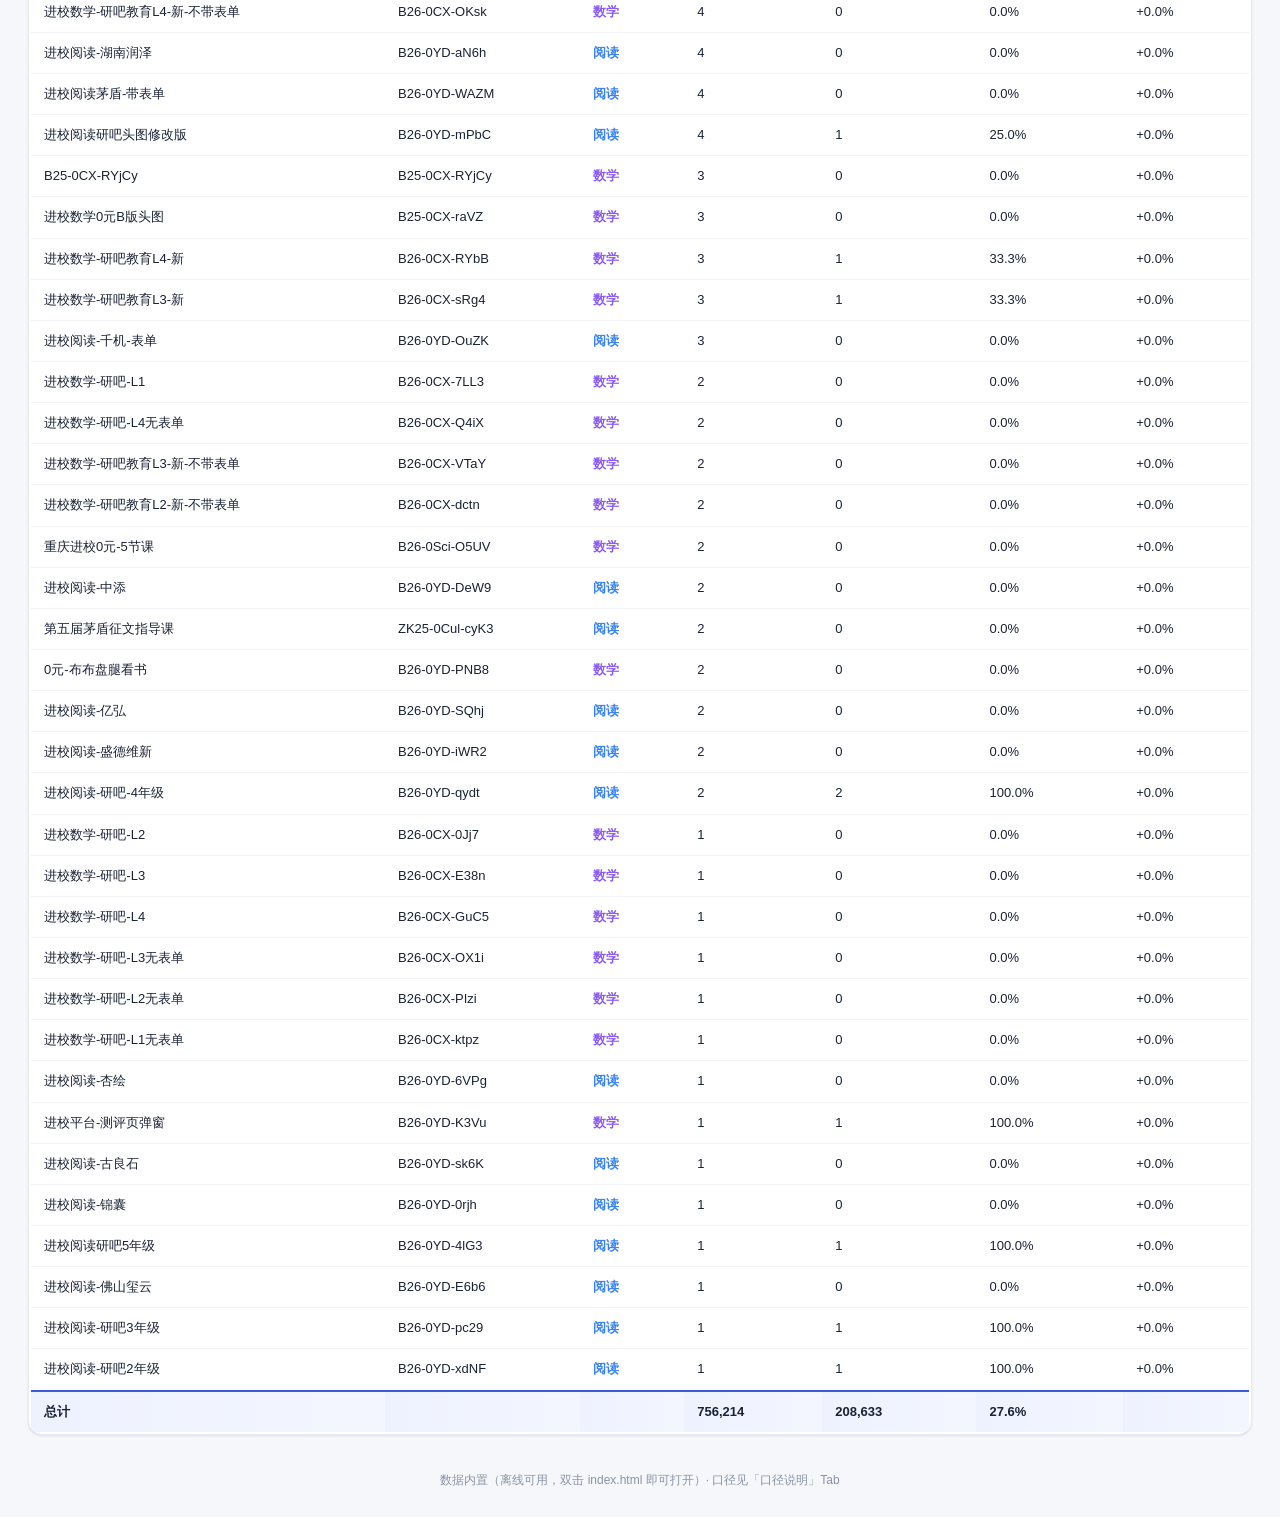
==== commit a1035232: "chore: bump baichuan 子资源版本戳至 20261014" ====
--- a/baichuan/index.html
+++ b/baichuan/index.html
@@ -4,7 +4,7 @@
   <meta charset="UTF-8" data-page-node-id="aZnZyh4VC83GAFbftjPv7Z" />
   <meta name="viewport" content="width=device-width, initial-scale=1.0" data-page-node-id="e94jJzMEJB7VoOw0ym0N0W" />
   <title>落地页主链路分析看板</title>
-  <link rel="stylesheet" href="css/style.css?v=20261013" data-page-node-id="gSPO2HECnzjd0fME4F0L8j" />
+  <link rel="stylesheet" href="css/style.css?v=20261014" data-page-node-id="gSPO2HECnzjd0fME4F0L8j" />
 </head>
 <body data-page-node-id="9sSXrCZYXJiiHafhbogY21">
   <header class="topbar" data-page-node-id="A9NjasEJiXVdTLquSPi0KN">
@@ -142,12 +142,12 @@
 
   <footer class="foot" data-page-node-id="q5lva95vzQsFozoZNEFZz1">数据内置（离线可用，双击 index.html 即可打开）· 口径见「口径说明」Tab</footer>
 
-  <script src="js/vendor/echarts.min.js?v=20261013"></script>
-  <script src="js/config.js?v=20261013"></script>
-  <script src="js/data.js?v=20261013"></script>
-  <script src="js/app.js?v=20261013"></script>
-  <script src="js/vendor/xlsx.full.min.js?v=20261013"></script>
-  <script src="js/import.js?v=20261013"></script>
+  <script src="js/vendor/echarts.min.js?v=20261014"></script>
+  <script src="js/config.js?v=20261014"></script>
+  <script src="js/data.js?v=20261014"></script>
+  <script src="js/app.js?v=20261014"></script>
+  <script src="js/vendor/xlsx.full.min.js?v=20261014"></script>
+  <script src="js/import.js?v=20261014"></script>
   <script>
     (function () {
       var m = window.DASHBOARD_DATA && window.DASHBOARD_DATA.meta;
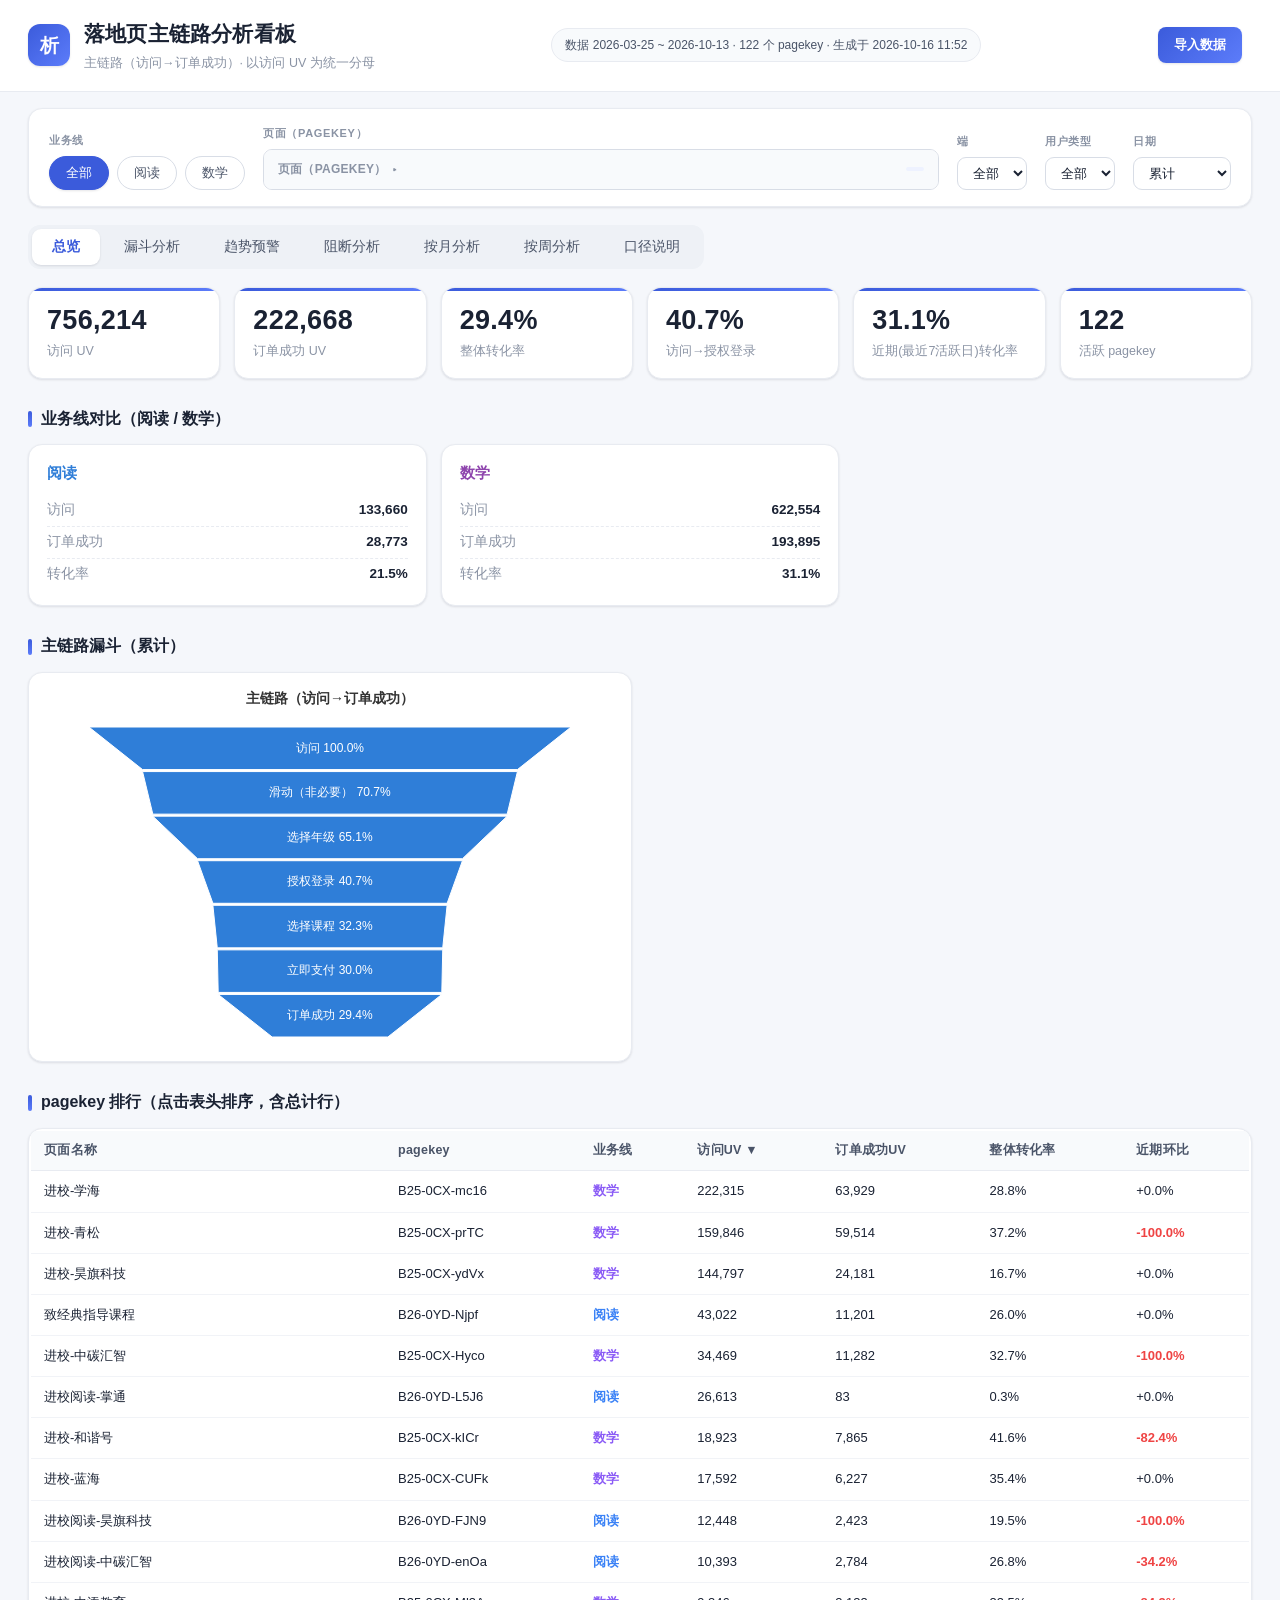
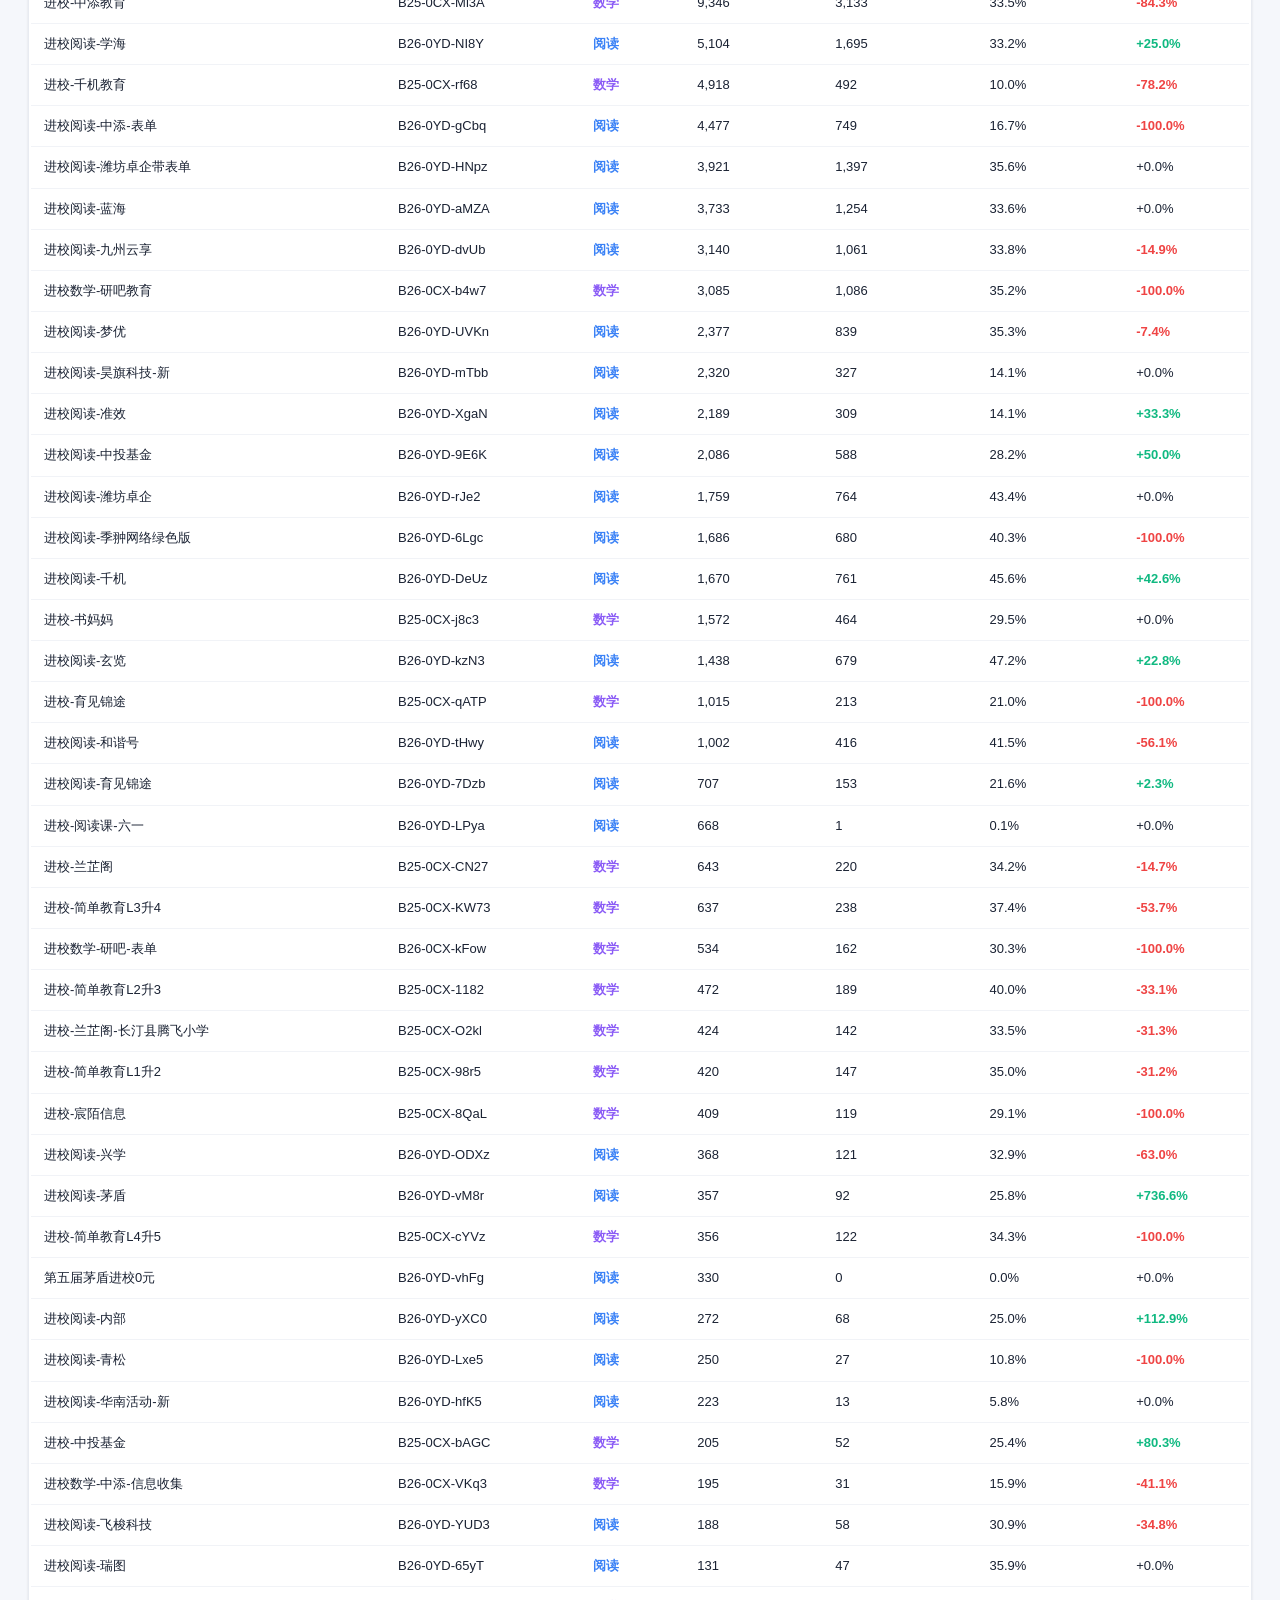
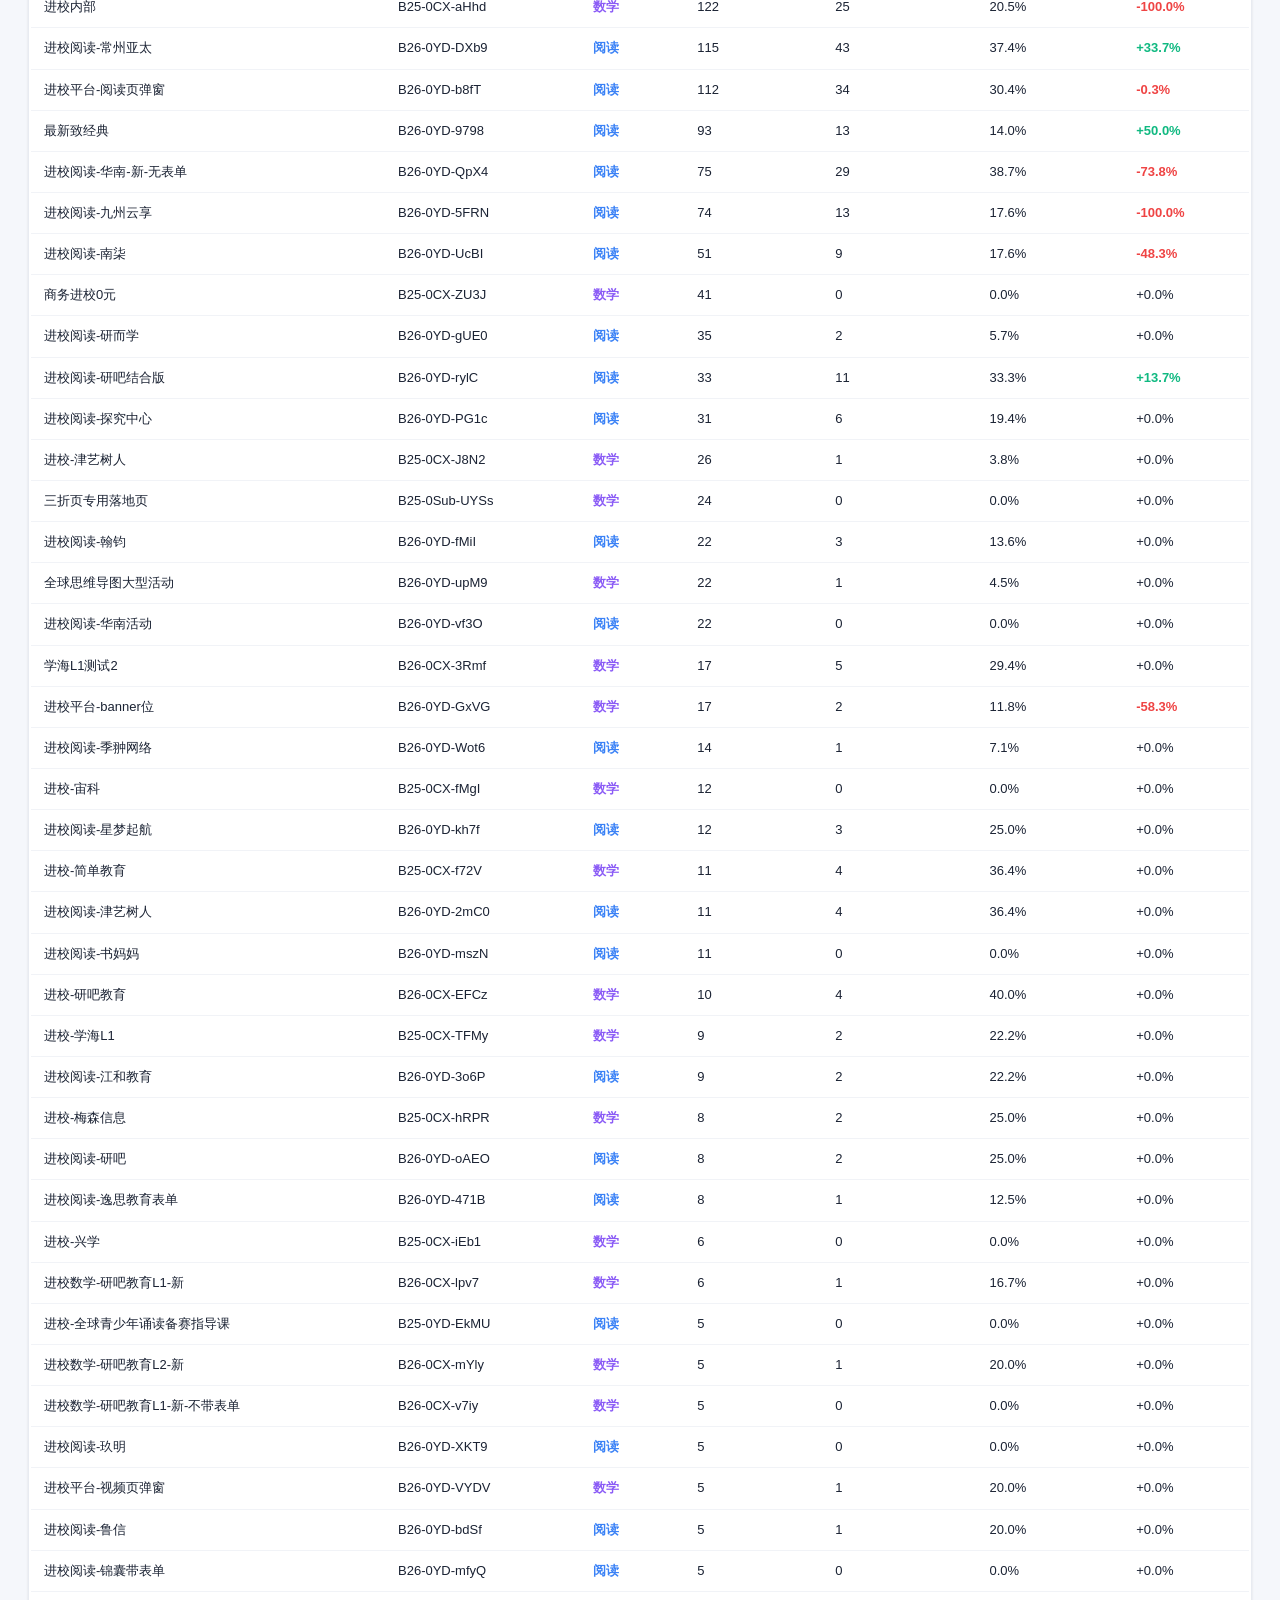
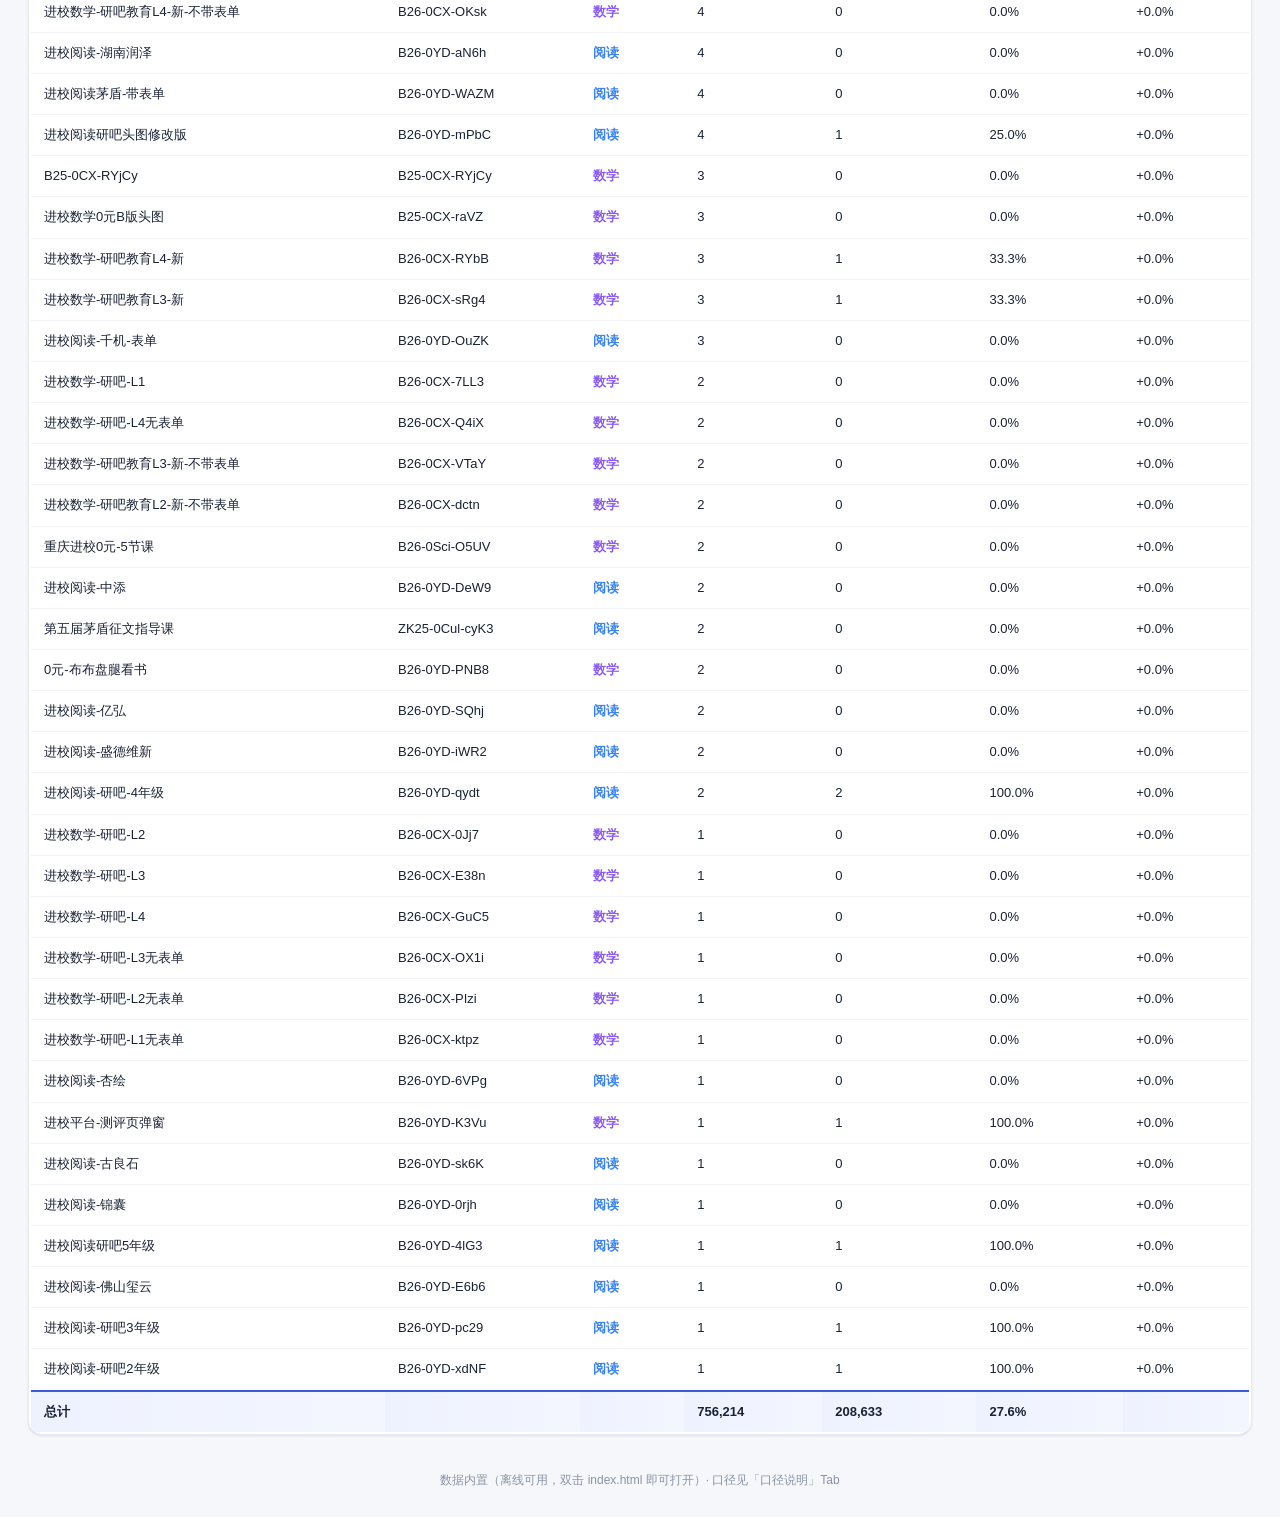
==== commit 336129dd: "data update 2026-10-16 (秋6期目标同步至在线文档最新)" ====
--- a/baichuan/index.html
+++ b/baichuan/index.html
@@ -4,7 +4,7 @@
   <meta charset="UTF-8" data-page-node-id="aZnZyh4VC83GAFbftjPv7Z" />
   <meta name="viewport" content="width=device-width, initial-scale=1.0" data-page-node-id="e94jJzMEJB7VoOw0ym0N0W" />
   <title>落地页主链路分析看板</title>
-  <link rel="stylesheet" href="css/style.css?v=20261014" data-page-node-id="gSPO2HECnzjd0fME4F0L8j" />
+  <link rel="stylesheet" href="css/style.css?v=20261016" data-page-node-id="gSPO2HECnzjd0fME4F0L8j" />
 </head>
 <body data-page-node-id="9sSXrCZYXJiiHafhbogY21">
   <header class="topbar" data-page-node-id="A9NjasEJiXVdTLquSPi0KN">
@@ -142,12 +142,12 @@
 
   <footer class="foot" data-page-node-id="q5lva95vzQsFozoZNEFZz1">数据内置（离线可用，双击 index.html 即可打开）· 口径见「口径说明」Tab</footer>
 
-  <script src="js/vendor/echarts.min.js?v=20261014"></script>
-  <script src="js/config.js?v=20261014"></script>
-  <script src="js/data.js?v=20261014"></script>
-  <script src="js/app.js?v=20261014"></script>
-  <script src="js/vendor/xlsx.full.min.js?v=20261014"></script>
-  <script src="js/import.js?v=20261014"></script>
+  <script src="js/vendor/echarts.min.js?v=20261016"></script>
+  <script src="js/config.js?v=20261016"></script>
+  <script src="js/data.js?v=20261016"></script>
+  <script src="js/app.js?v=20261016"></script>
+  <script src="js/vendor/xlsx.full.min.js?v=20261016"></script>
+  <script src="js/import.js?v=20261016"></script>
   <script>
     (function () {
       var m = window.DASHBOARD_DATA && window.DASHBOARD_DATA.meta;
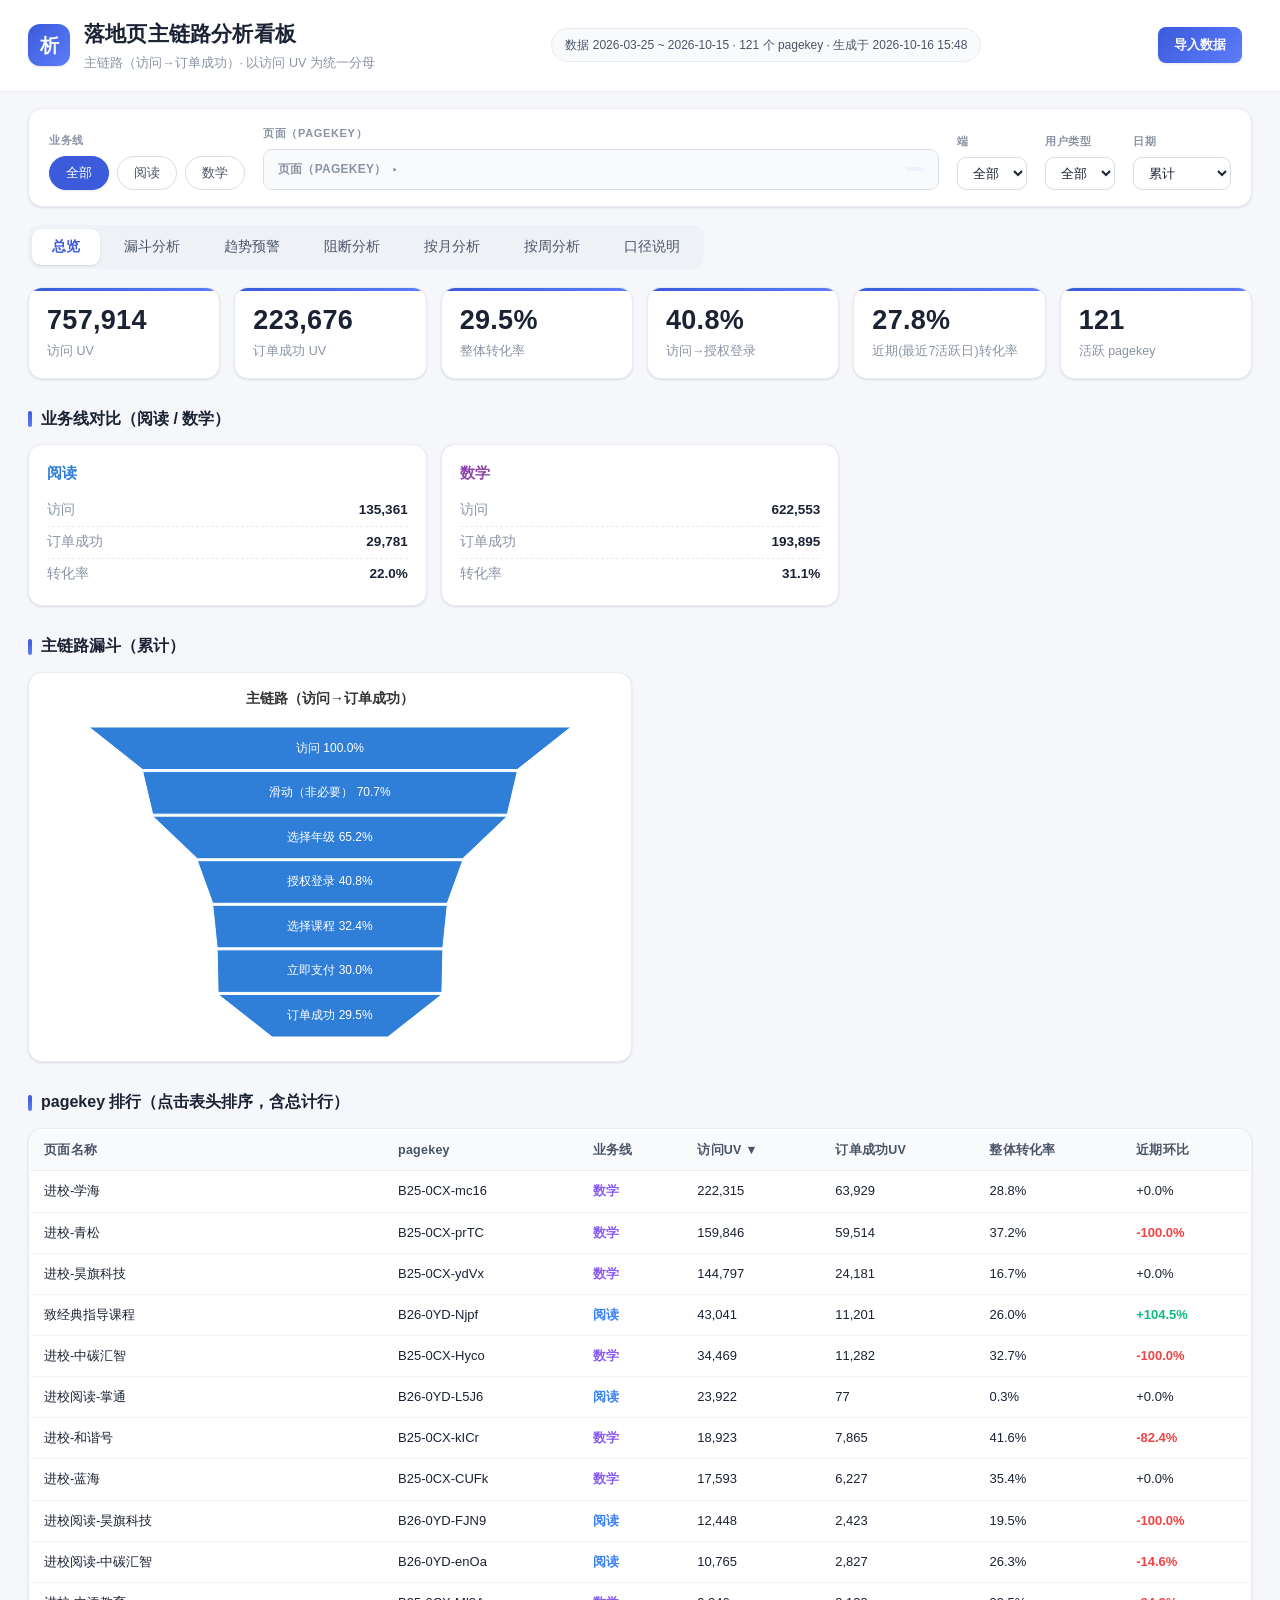
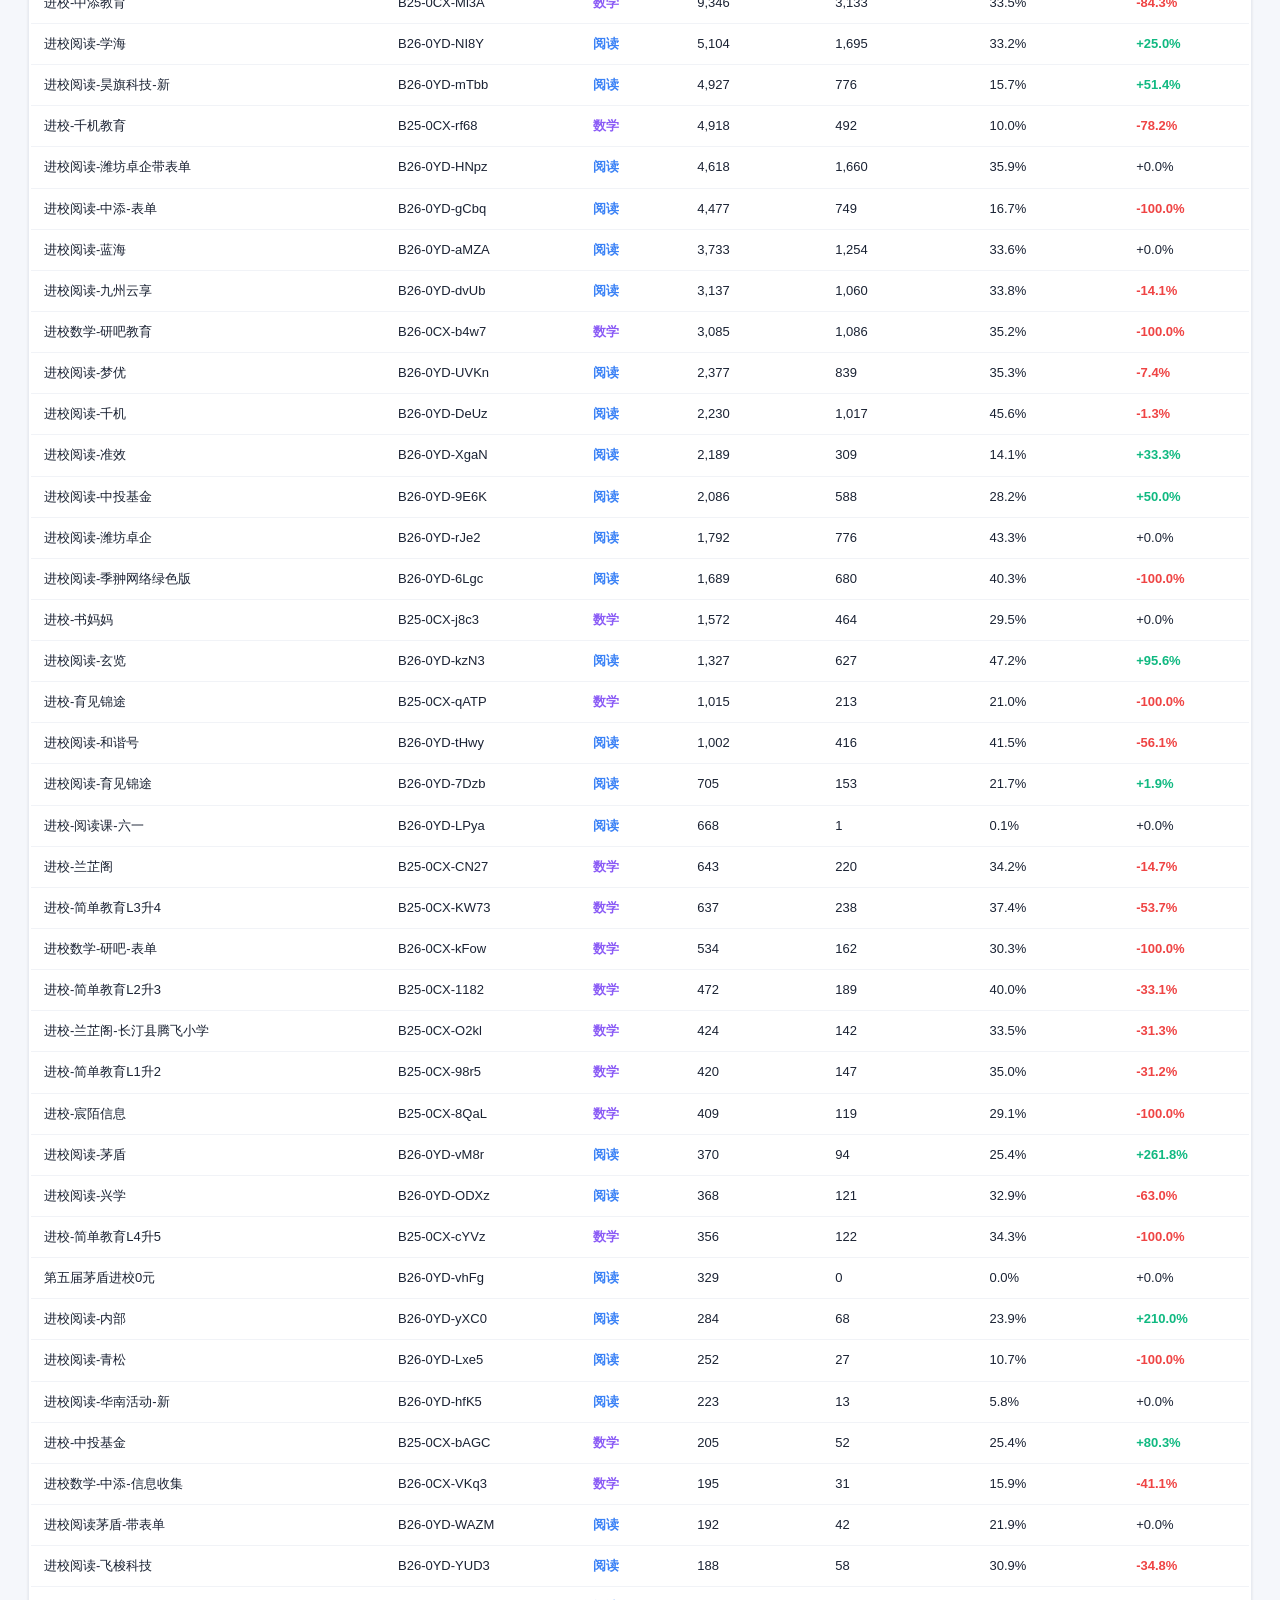
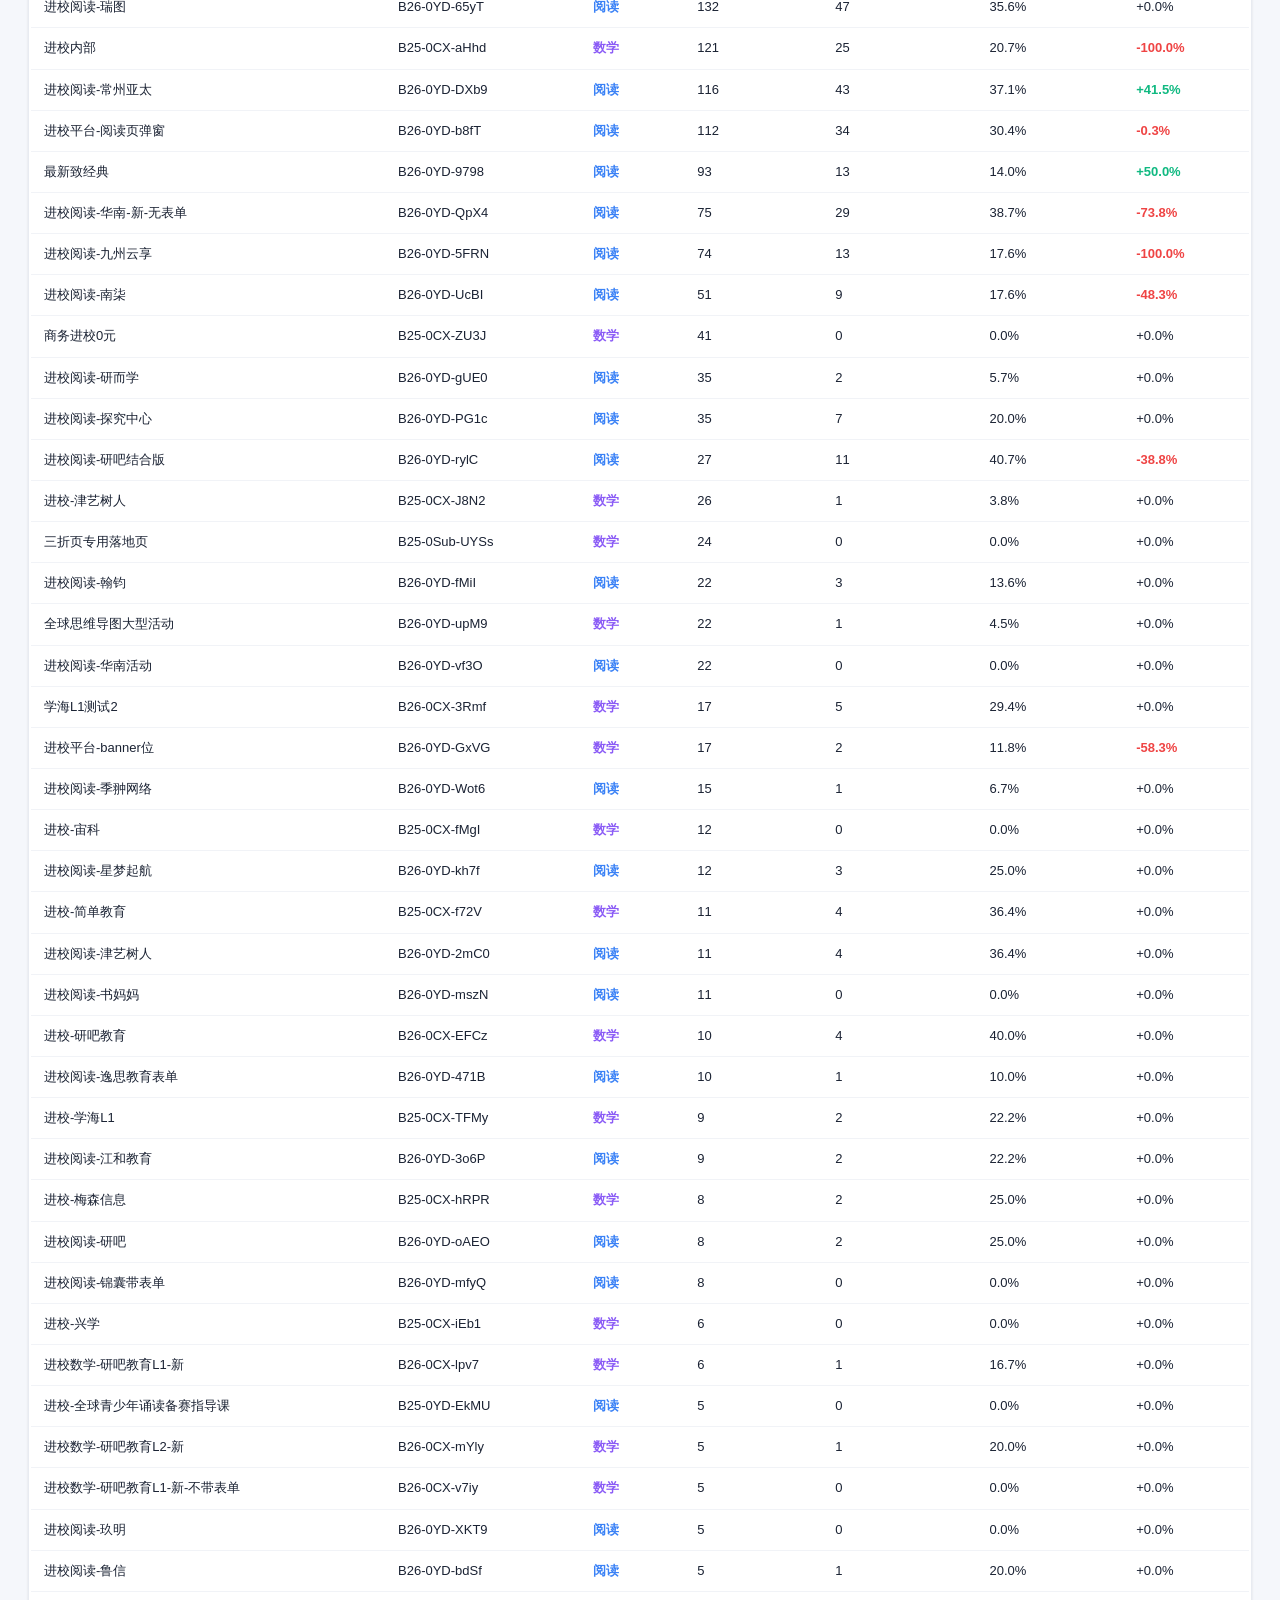
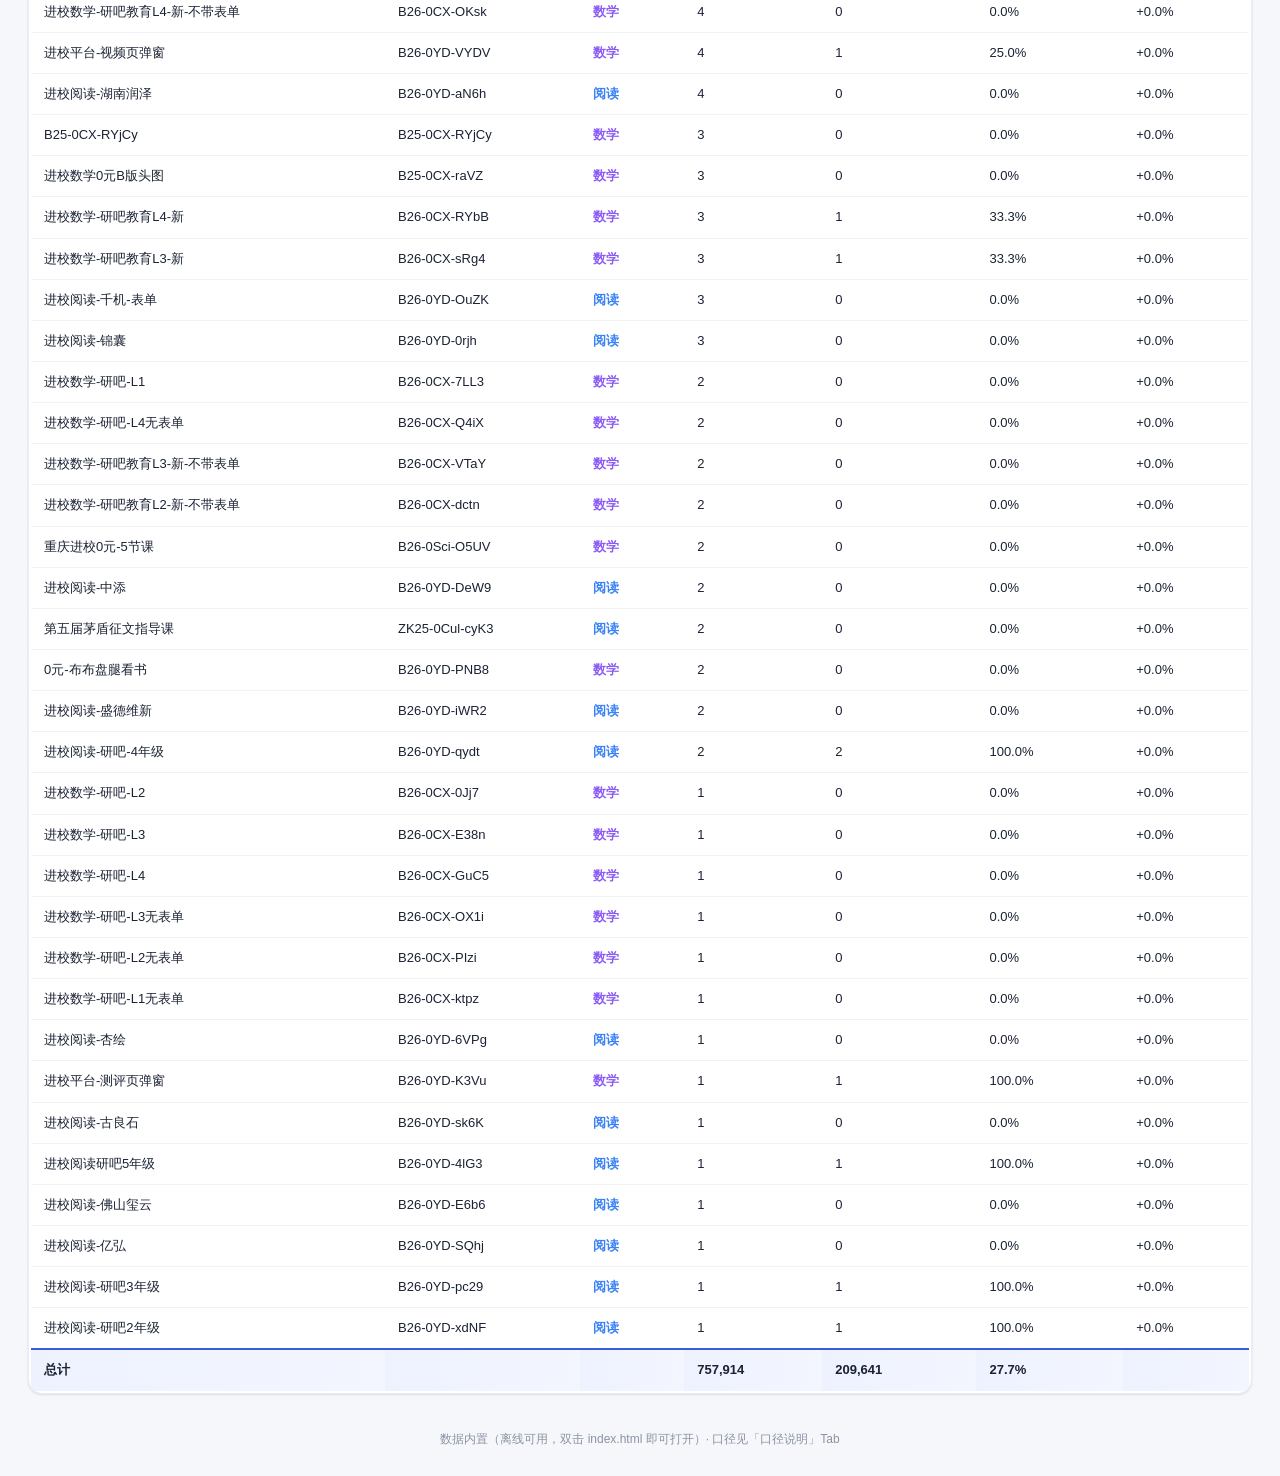
==== commit 331f3421: "chore: bump baichuan asset version 20261018" ====
--- a/baichuan/index.html
+++ b/baichuan/index.html
@@ -4,7 +4,7 @@
   <meta charset="UTF-8" data-page-node-id="aZnZyh4VC83GAFbftjPv7Z" />
   <meta name="viewport" content="width=device-width, initial-scale=1.0" data-page-node-id="e94jJzMEJB7VoOw0ym0N0W" />
   <title>落地页主链路分析看板</title>
-  <link rel="stylesheet" href="css/style.css?v=20261016" data-page-node-id="gSPO2HECnzjd0fME4F0L8j" />
+  <link rel="stylesheet" href="css/style.css?v=20261018" data-page-node-id="gSPO2HECnzjd0fME4F0L8j" />
 </head>
 <body data-page-node-id="9sSXrCZYXJiiHafhbogY21">
   <header class="topbar" data-page-node-id="A9NjasEJiXVdTLquSPi0KN">
@@ -142,12 +142,12 @@
 
   <footer class="foot" data-page-node-id="q5lva95vzQsFozoZNEFZz1">数据内置（离线可用，双击 index.html 即可打开）· 口径见「口径说明」Tab</footer>
 
-  <script src="js/vendor/echarts.min.js?v=20261016"></script>
-  <script src="js/config.js?v=20261016"></script>
-  <script src="js/data.js?v=20261016"></script>
-  <script src="js/app.js?v=20261016"></script>
-  <script src="js/vendor/xlsx.full.min.js?v=20261016"></script>
-  <script src="js/import.js?v=20261016"></script>
+  <script src="js/vendor/echarts.min.js?v=20261018"></script>
+  <script src="js/config.js?v=20261018"></script>
+  <script src="js/data.js?v=20261018"></script>
+  <script src="js/app.js?v=20261018"></script>
+  <script src="js/vendor/xlsx.full.min.js?v=20261018"></script>
+  <script src="js/import.js?v=20261018"></script>
   <script>
     (function () {
       var m = window.DASHBOARD_DATA && window.DASHBOARD_DATA.meta;
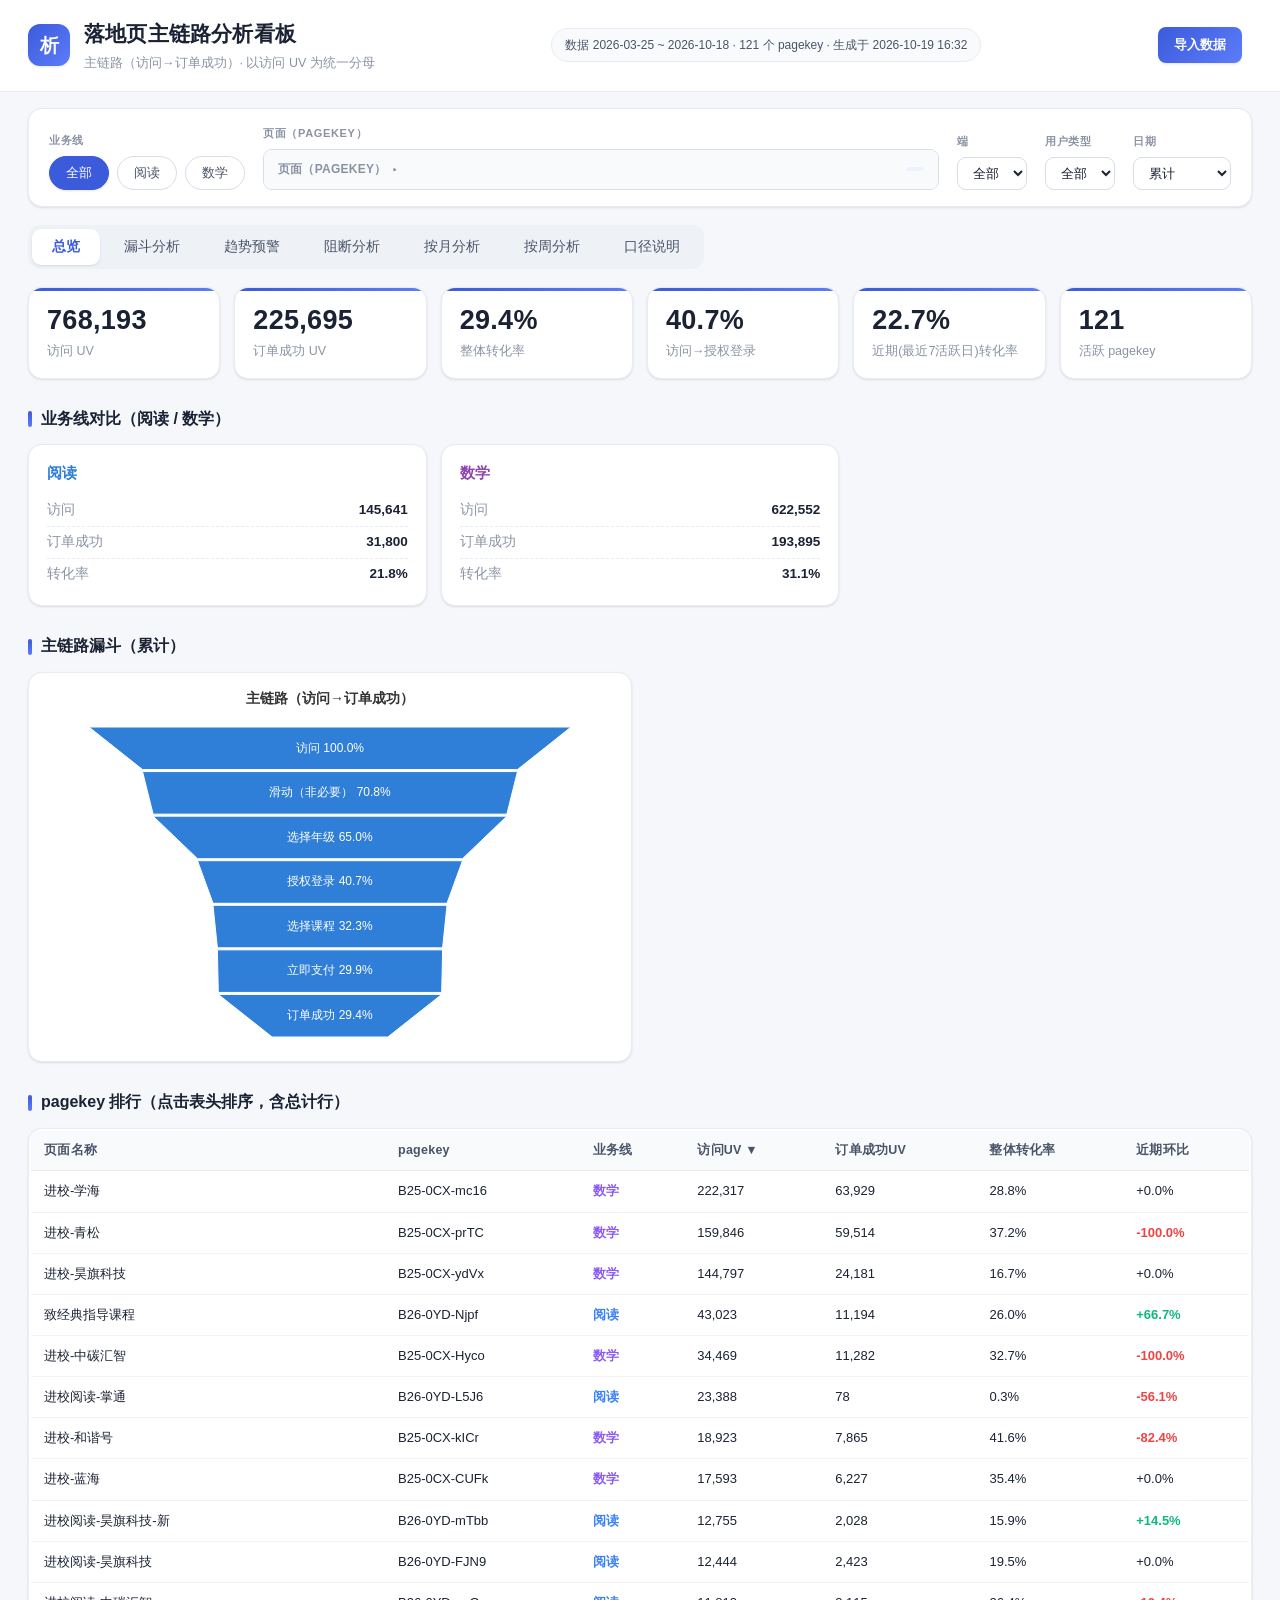
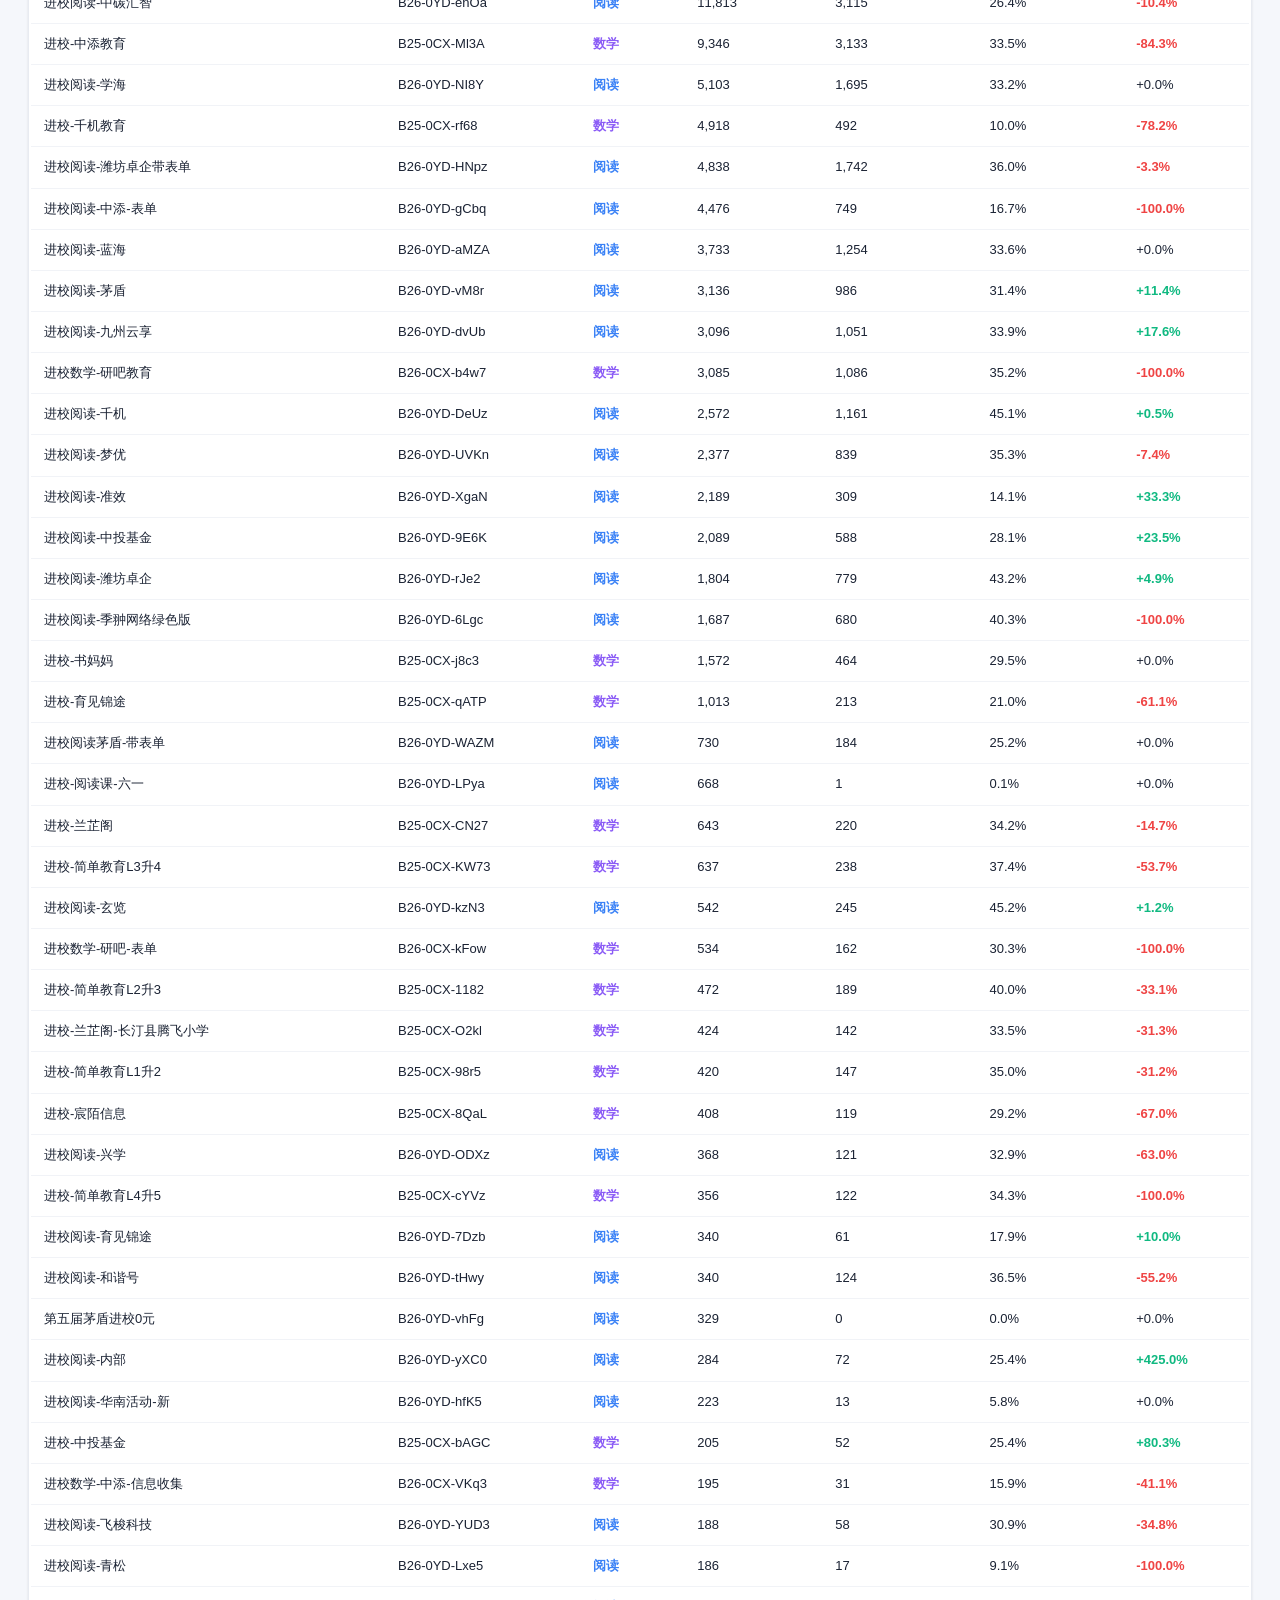
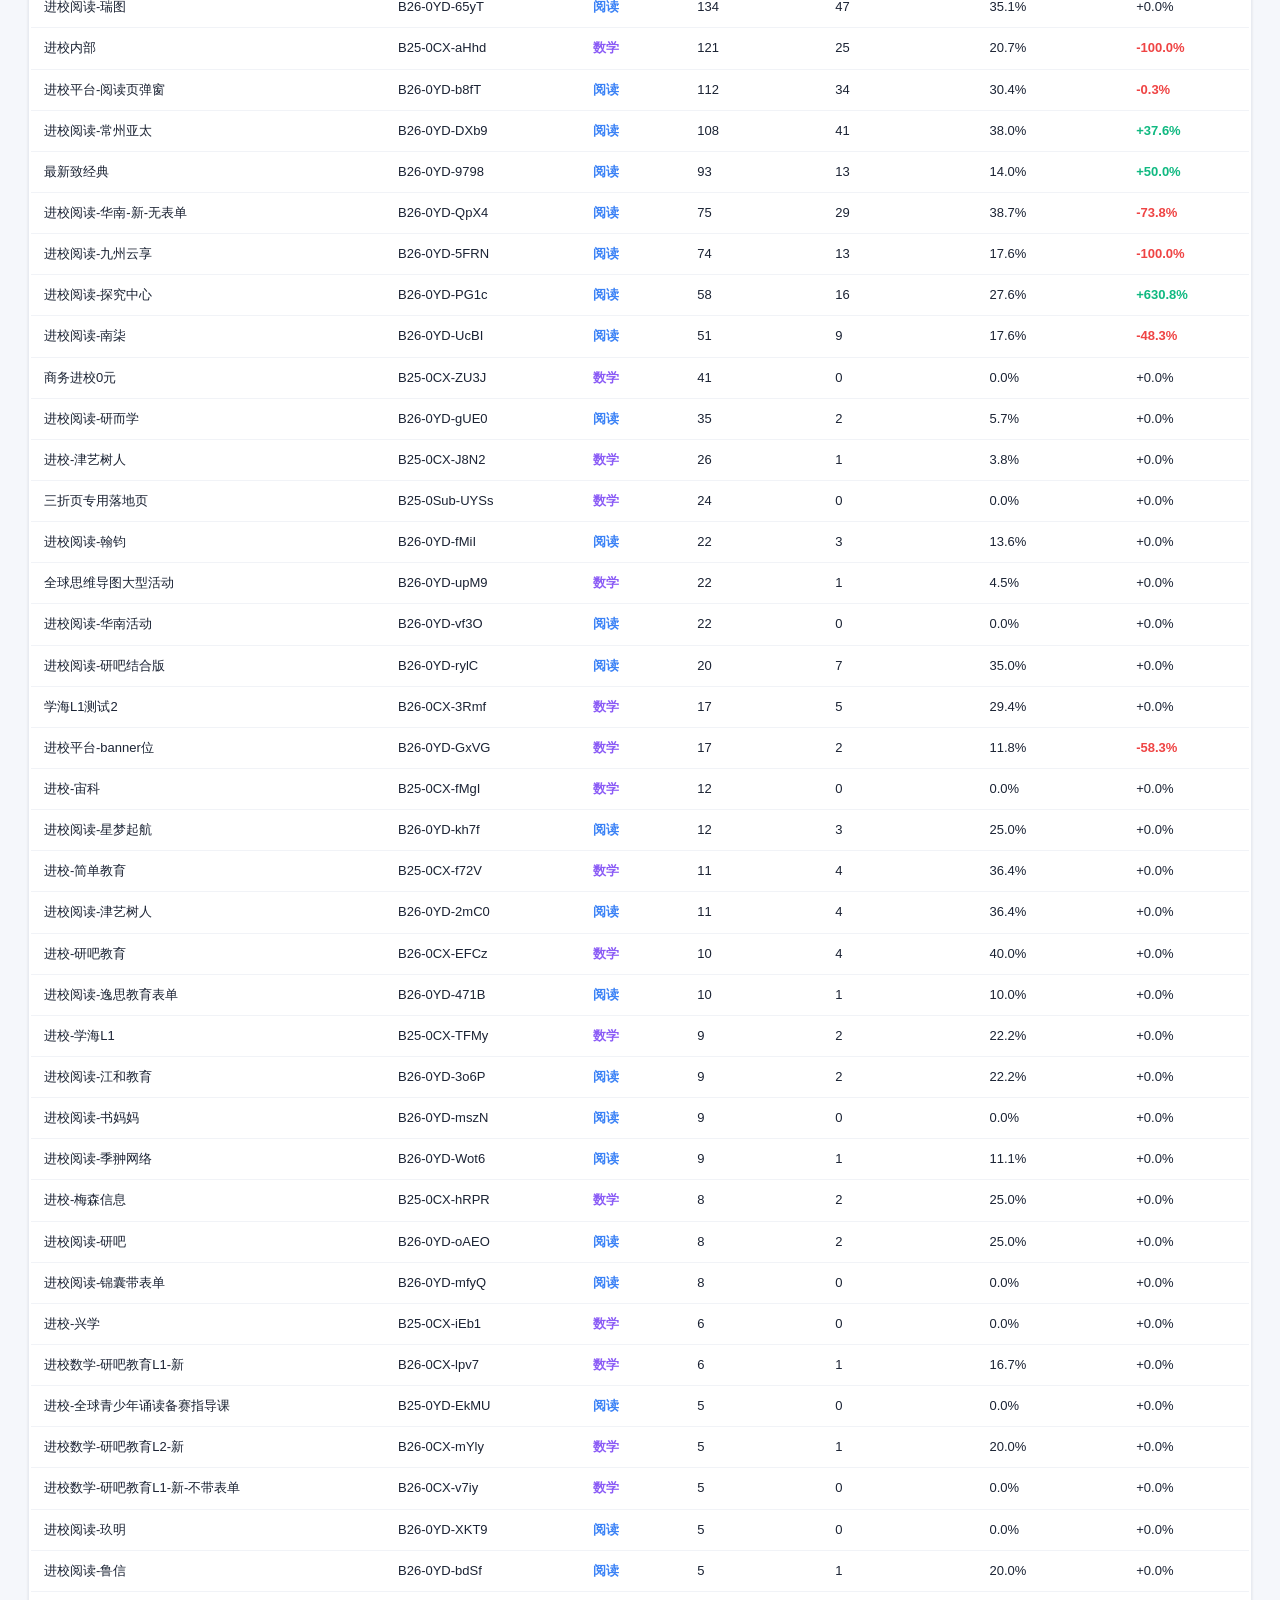
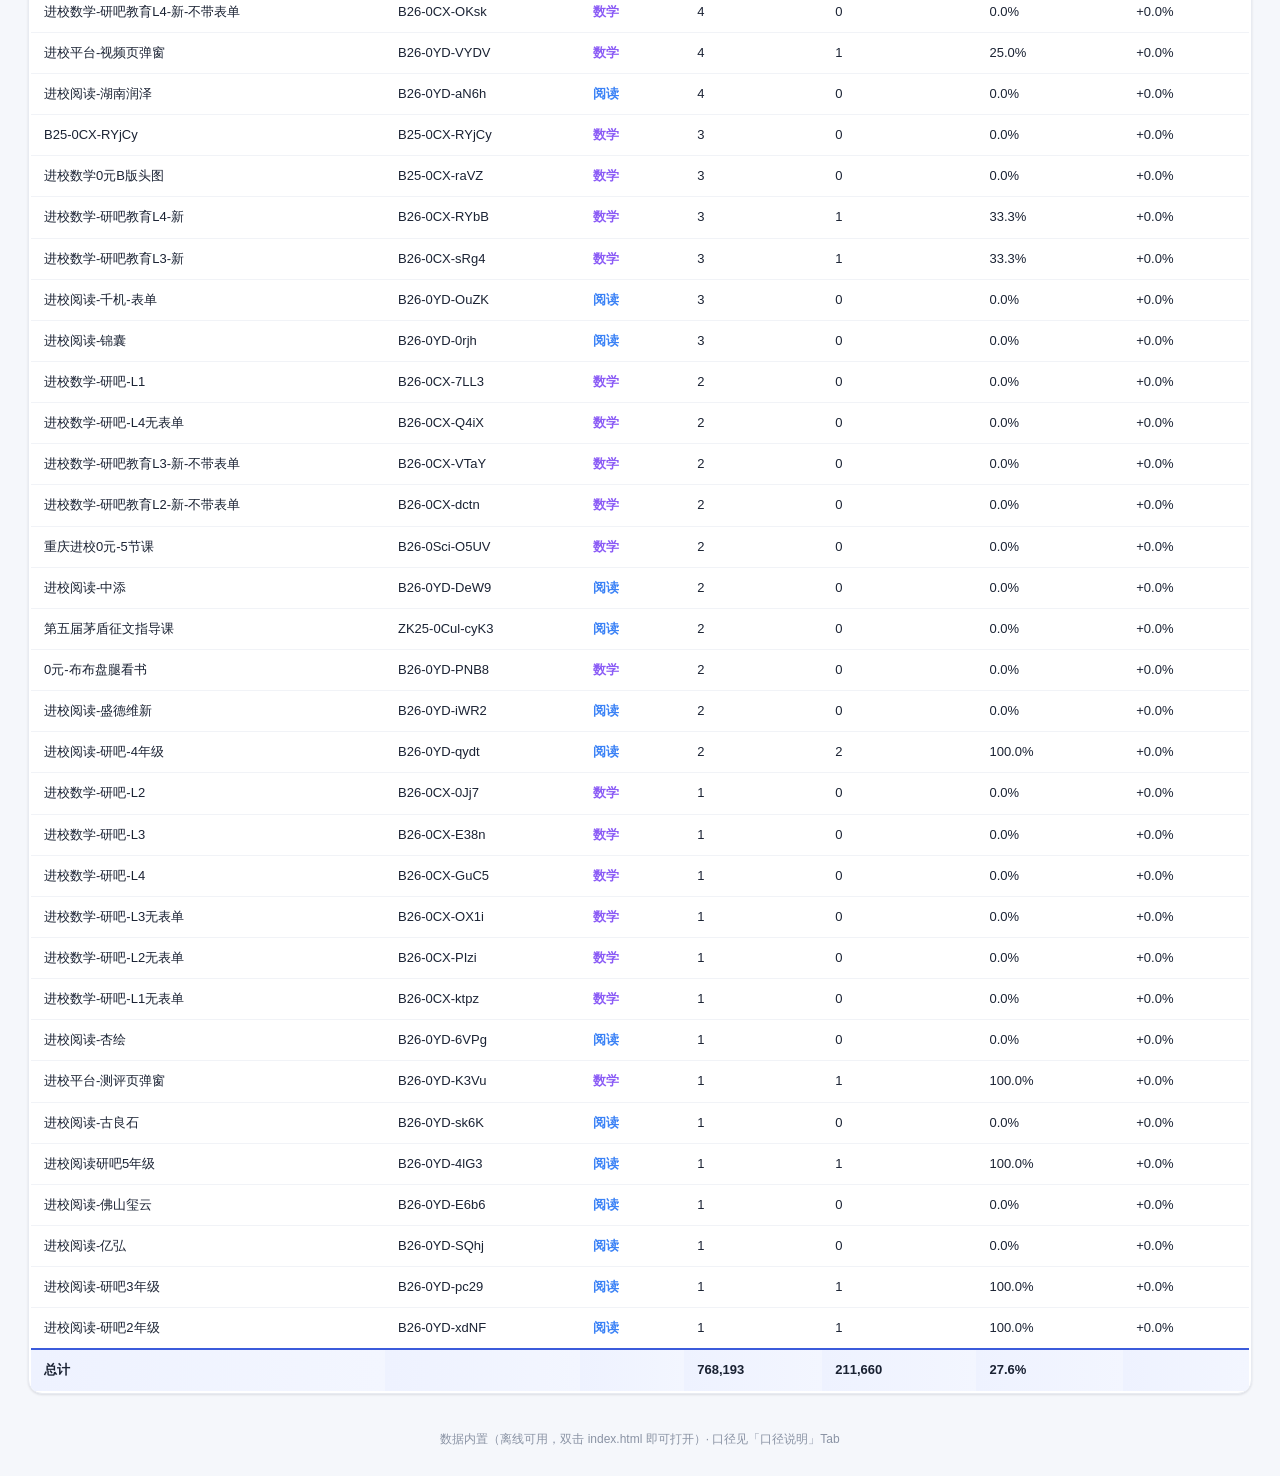
==== commit 0b4abeb9: "chore: bump baichuan assets version 20261019" ====
--- a/baichuan/index.html
+++ b/baichuan/index.html
@@ -4,7 +4,7 @@
   <meta charset="UTF-8" data-page-node-id="aZnZyh4VC83GAFbftjPv7Z" />
   <meta name="viewport" content="width=device-width, initial-scale=1.0" data-page-node-id="e94jJzMEJB7VoOw0ym0N0W" />
   <title>落地页主链路分析看板</title>
-  <link rel="stylesheet" href="css/style.css?v=20261018" data-page-node-id="gSPO2HECnzjd0fME4F0L8j" />
+  <link rel="stylesheet" href="css/style.css?v=20261019" data-page-node-id="gSPO2HECnzjd0fME4F0L8j" />
 </head>
 <body data-page-node-id="9sSXrCZYXJiiHafhbogY21">
   <header class="topbar" data-page-node-id="A9NjasEJiXVdTLquSPi0KN">
@@ -142,12 +142,12 @@
 
   <footer class="foot" data-page-node-id="q5lva95vzQsFozoZNEFZz1">数据内置（离线可用，双击 index.html 即可打开）· 口径见「口径说明」Tab</footer>
 
-  <script src="js/vendor/echarts.min.js?v=20261018"></script>
-  <script src="js/config.js?v=20261018"></script>
-  <script src="js/data.js?v=20261018"></script>
-  <script src="js/app.js?v=20261018"></script>
-  <script src="js/vendor/xlsx.full.min.js?v=20261018"></script>
-  <script src="js/import.js?v=20261018"></script>
+  <script src="js/vendor/echarts.min.js?v=20261019"></script>
+  <script src="js/config.js?v=20261019"></script>
+  <script src="js/data.js?v=20261019"></script>
+  <script src="js/app.js?v=20261019"></script>
+  <script src="js/vendor/xlsx.full.min.js?v=20261019"></script>
+  <script src="js/import.js?v=20261019"></script>
   <script>
     (function () {
       var m = window.DASHBOARD_DATA && window.DASHBOARD_DATA.meta;
